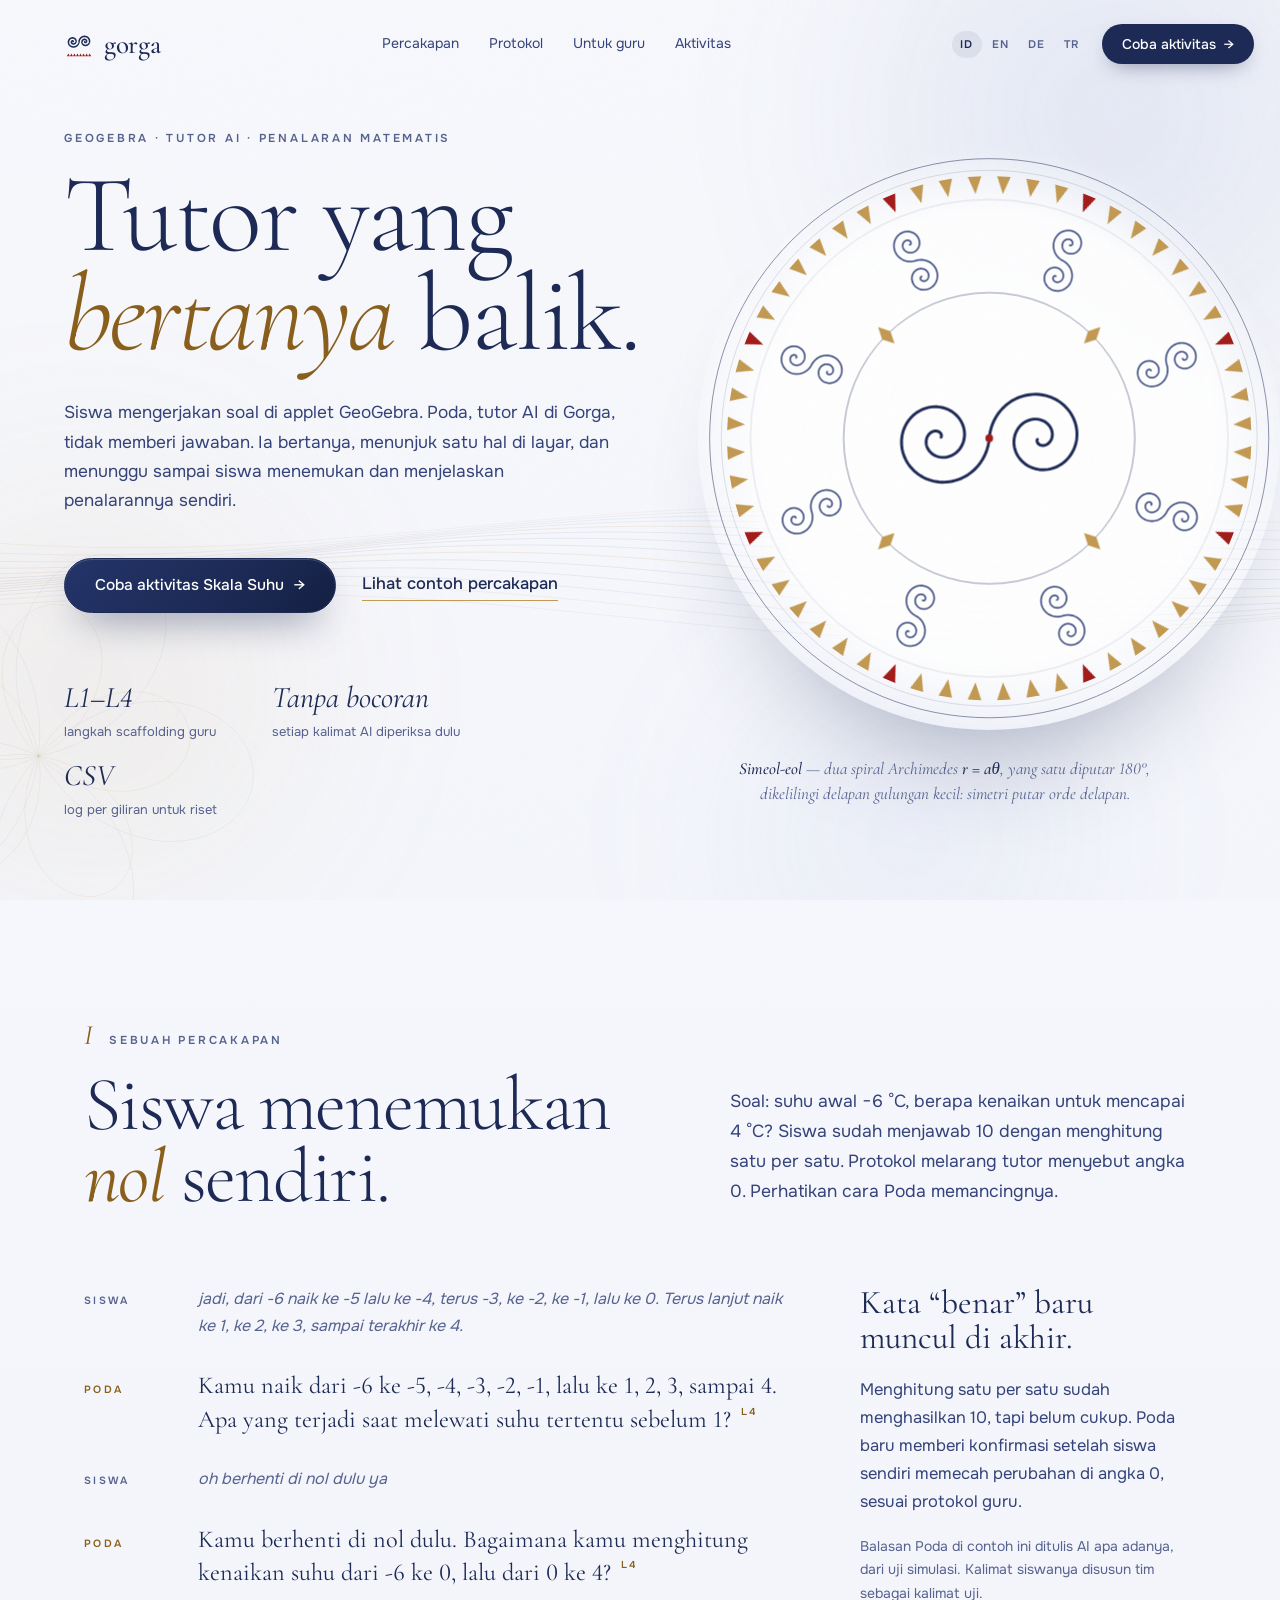
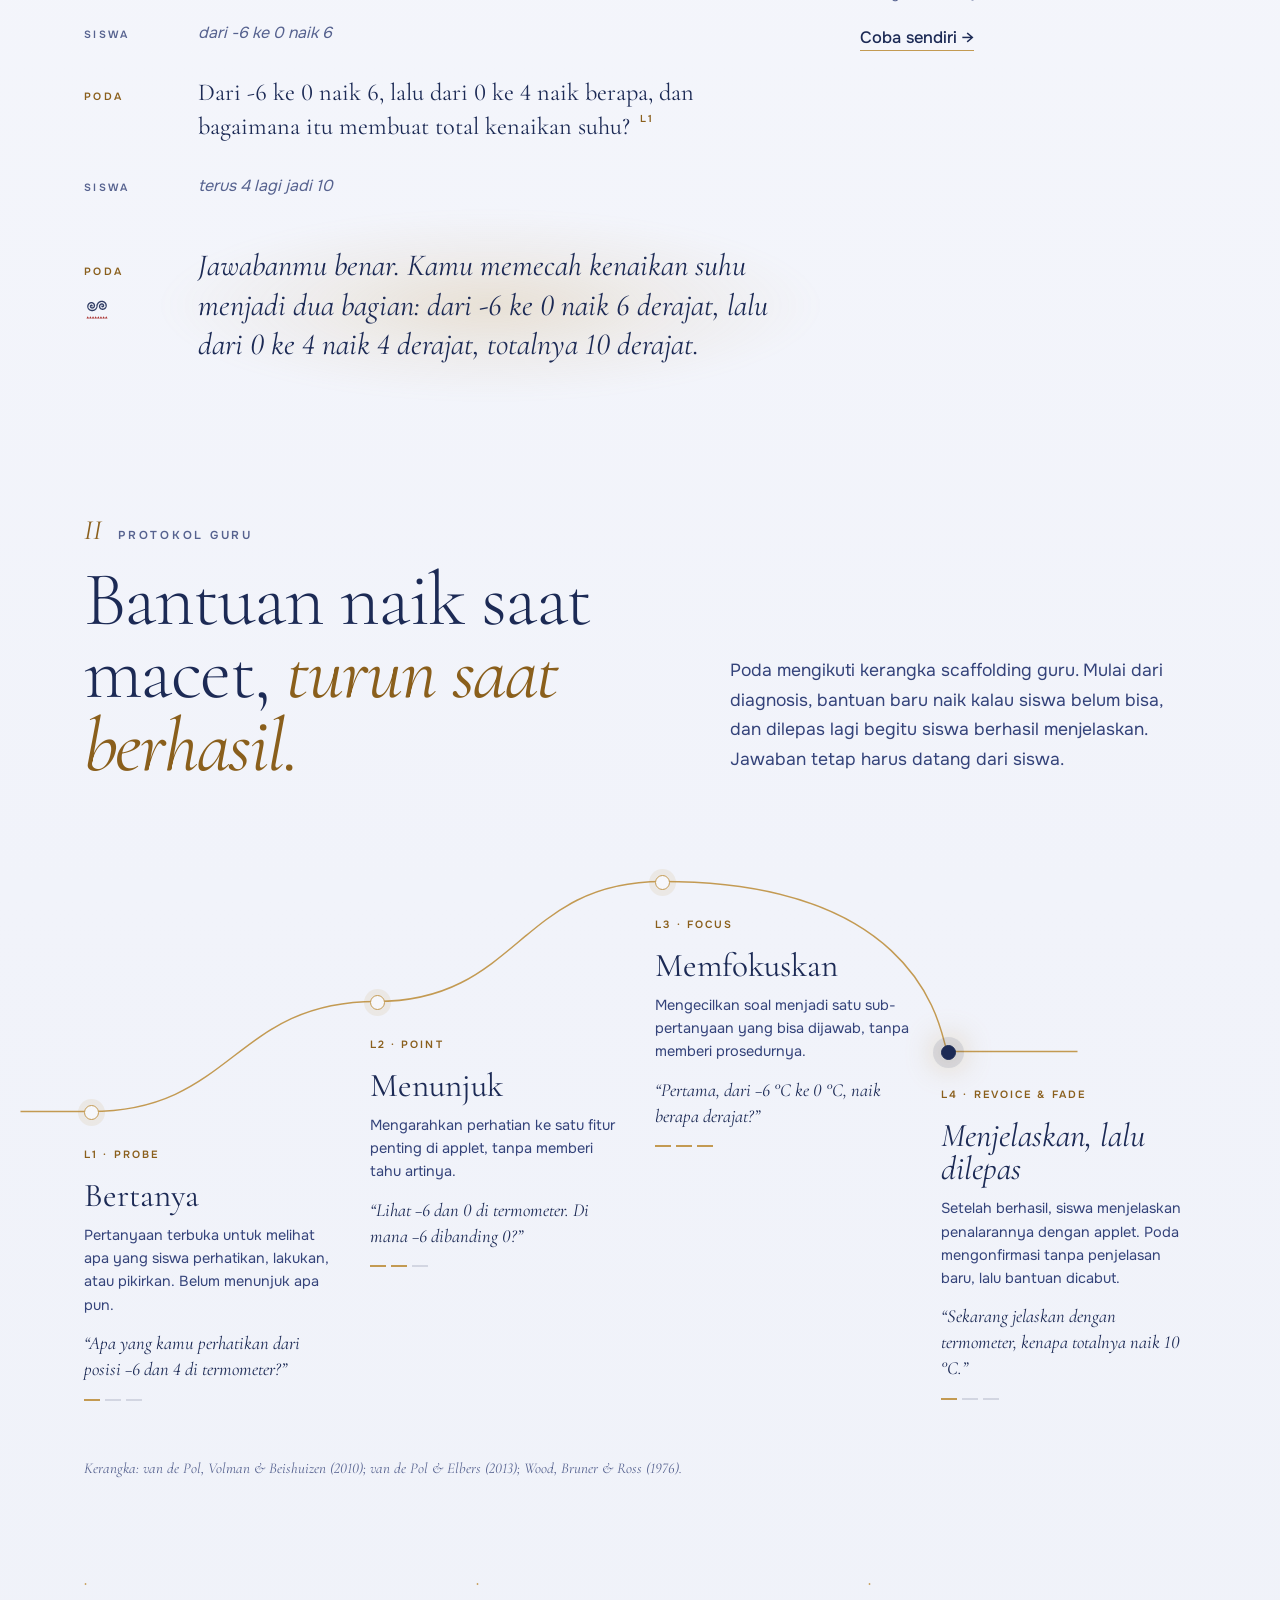
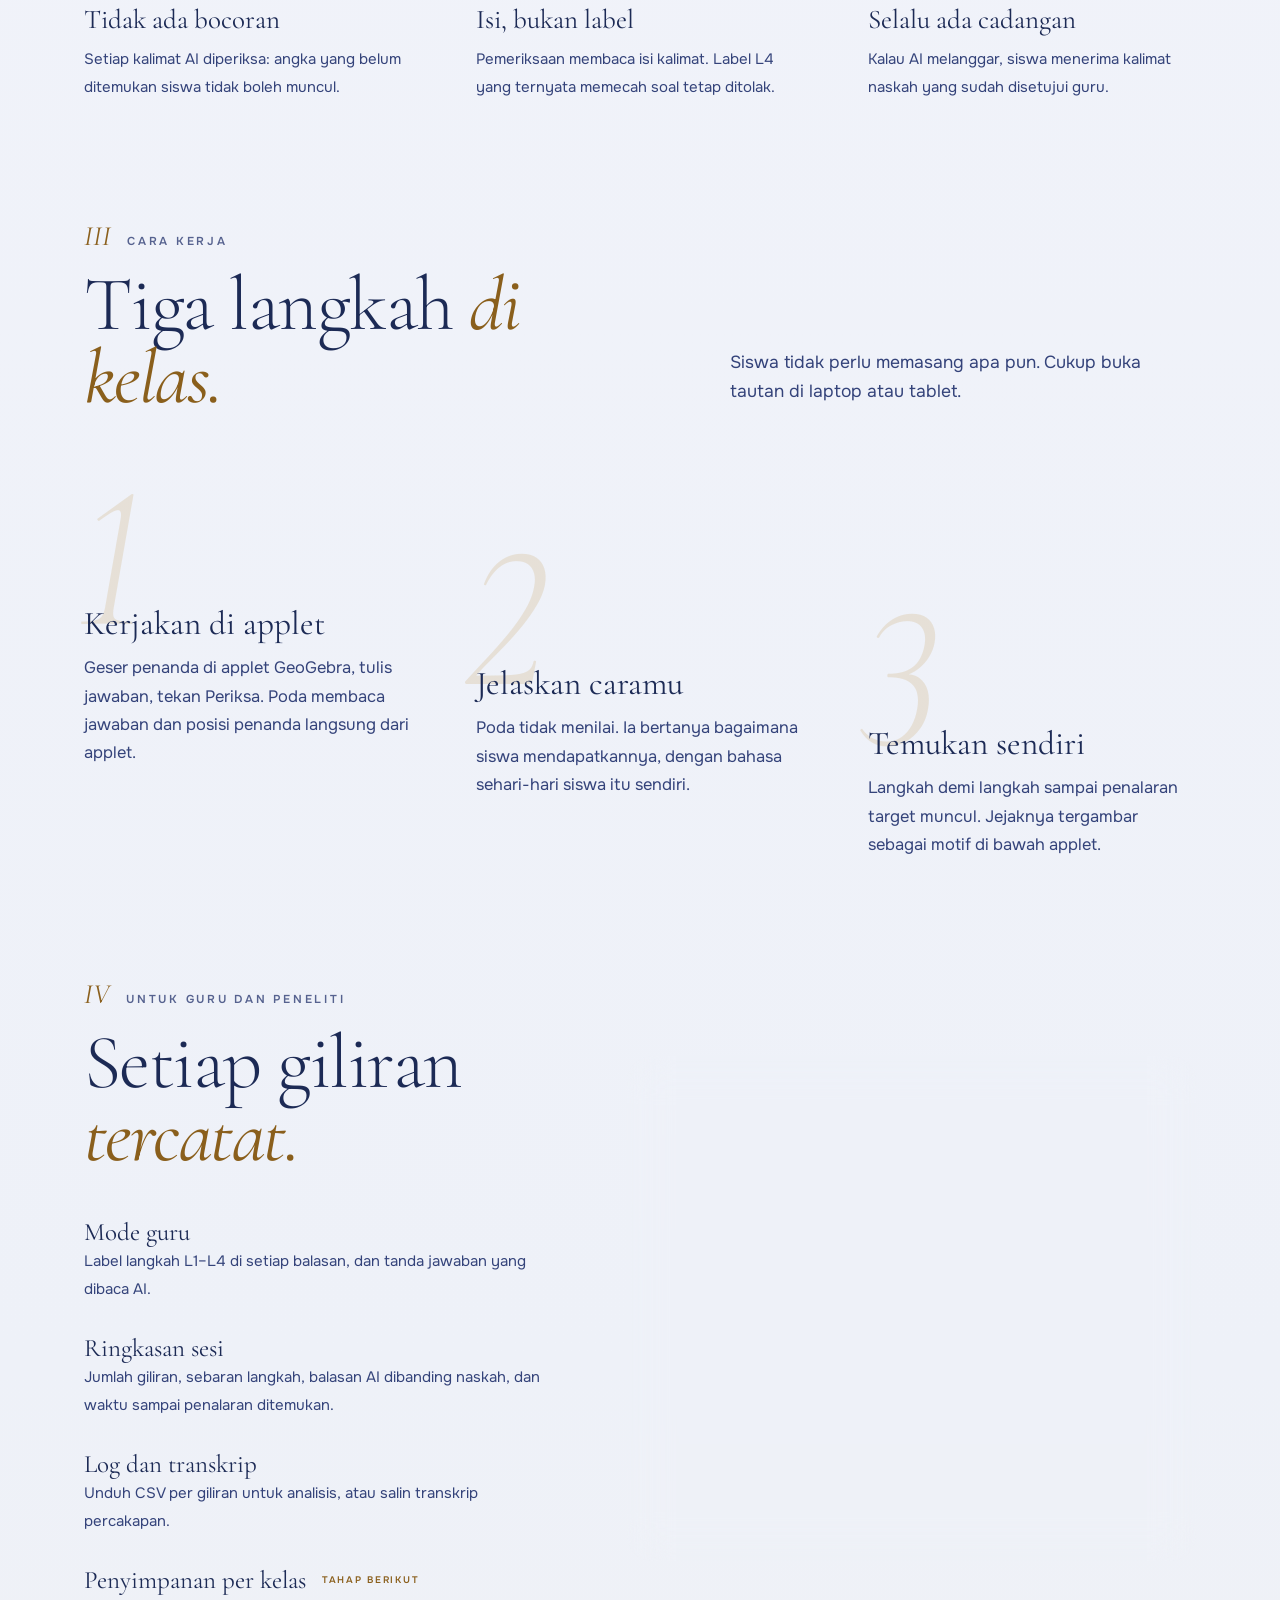
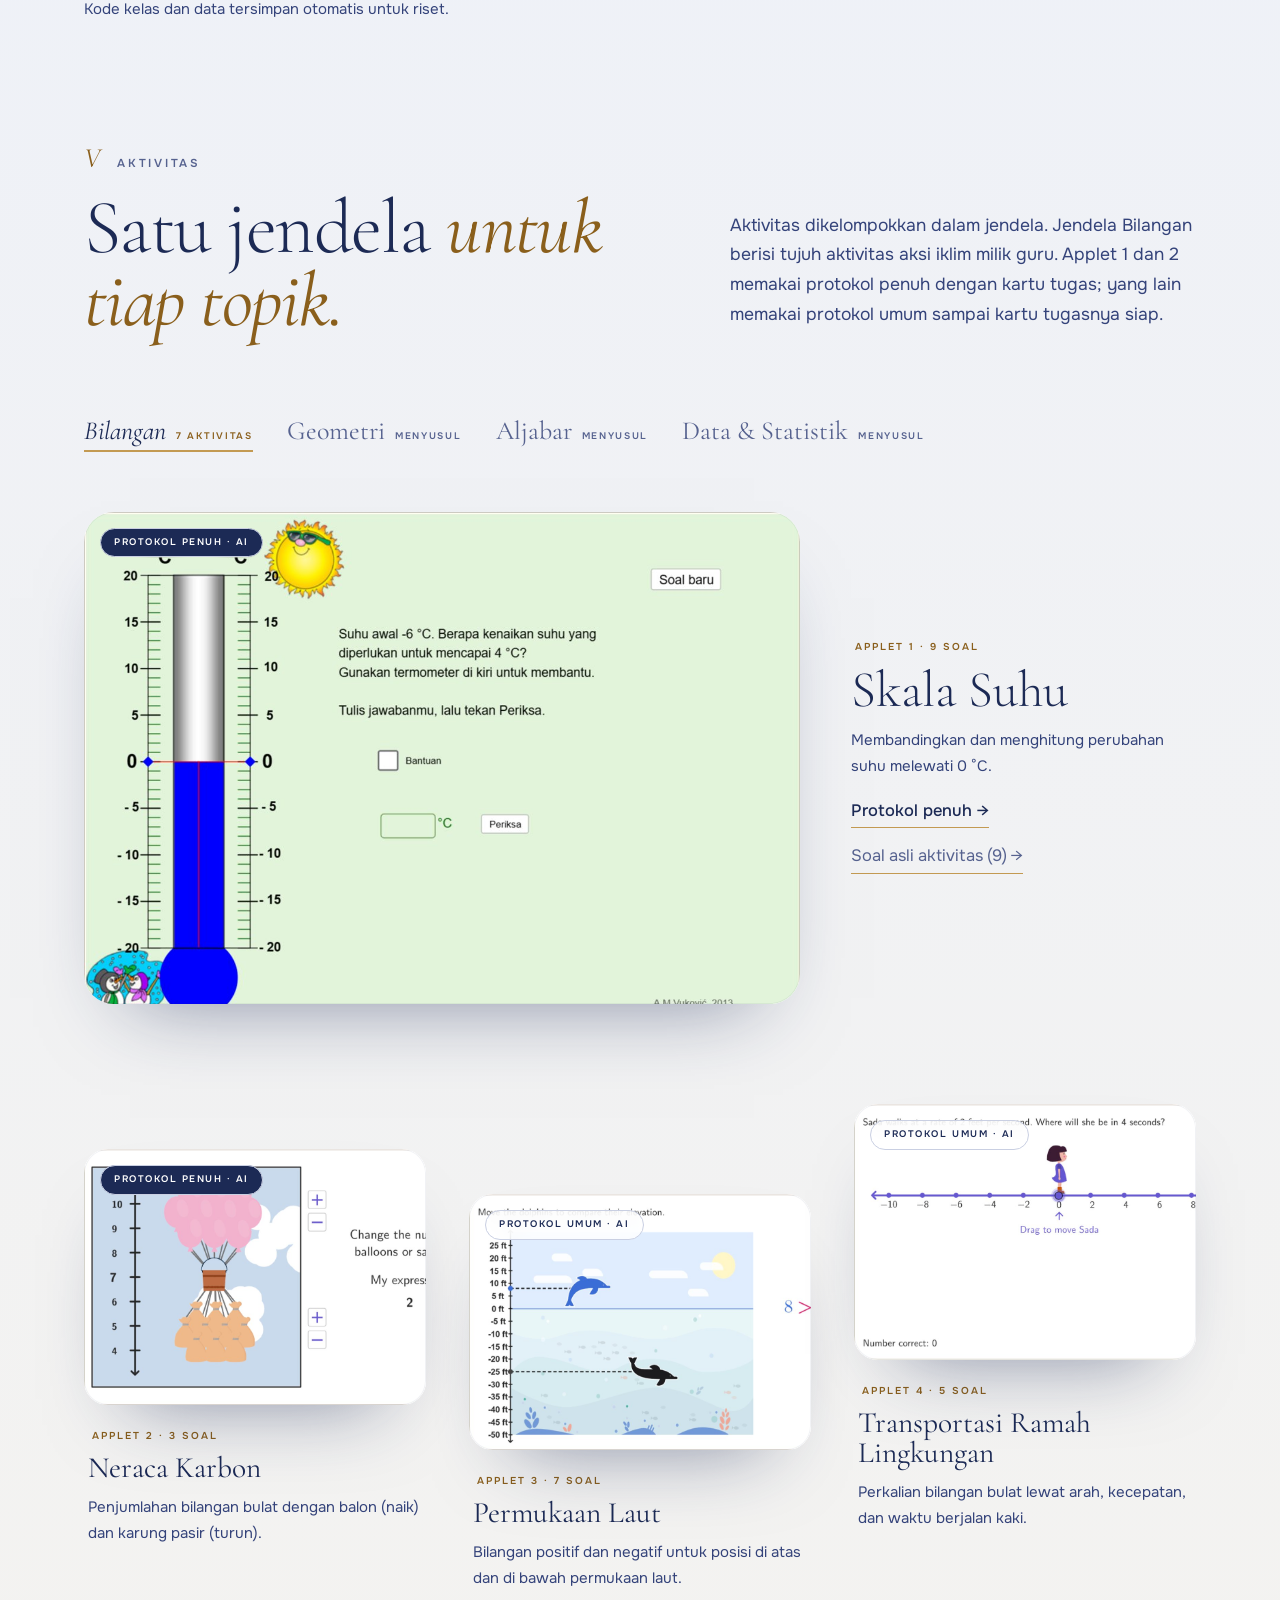
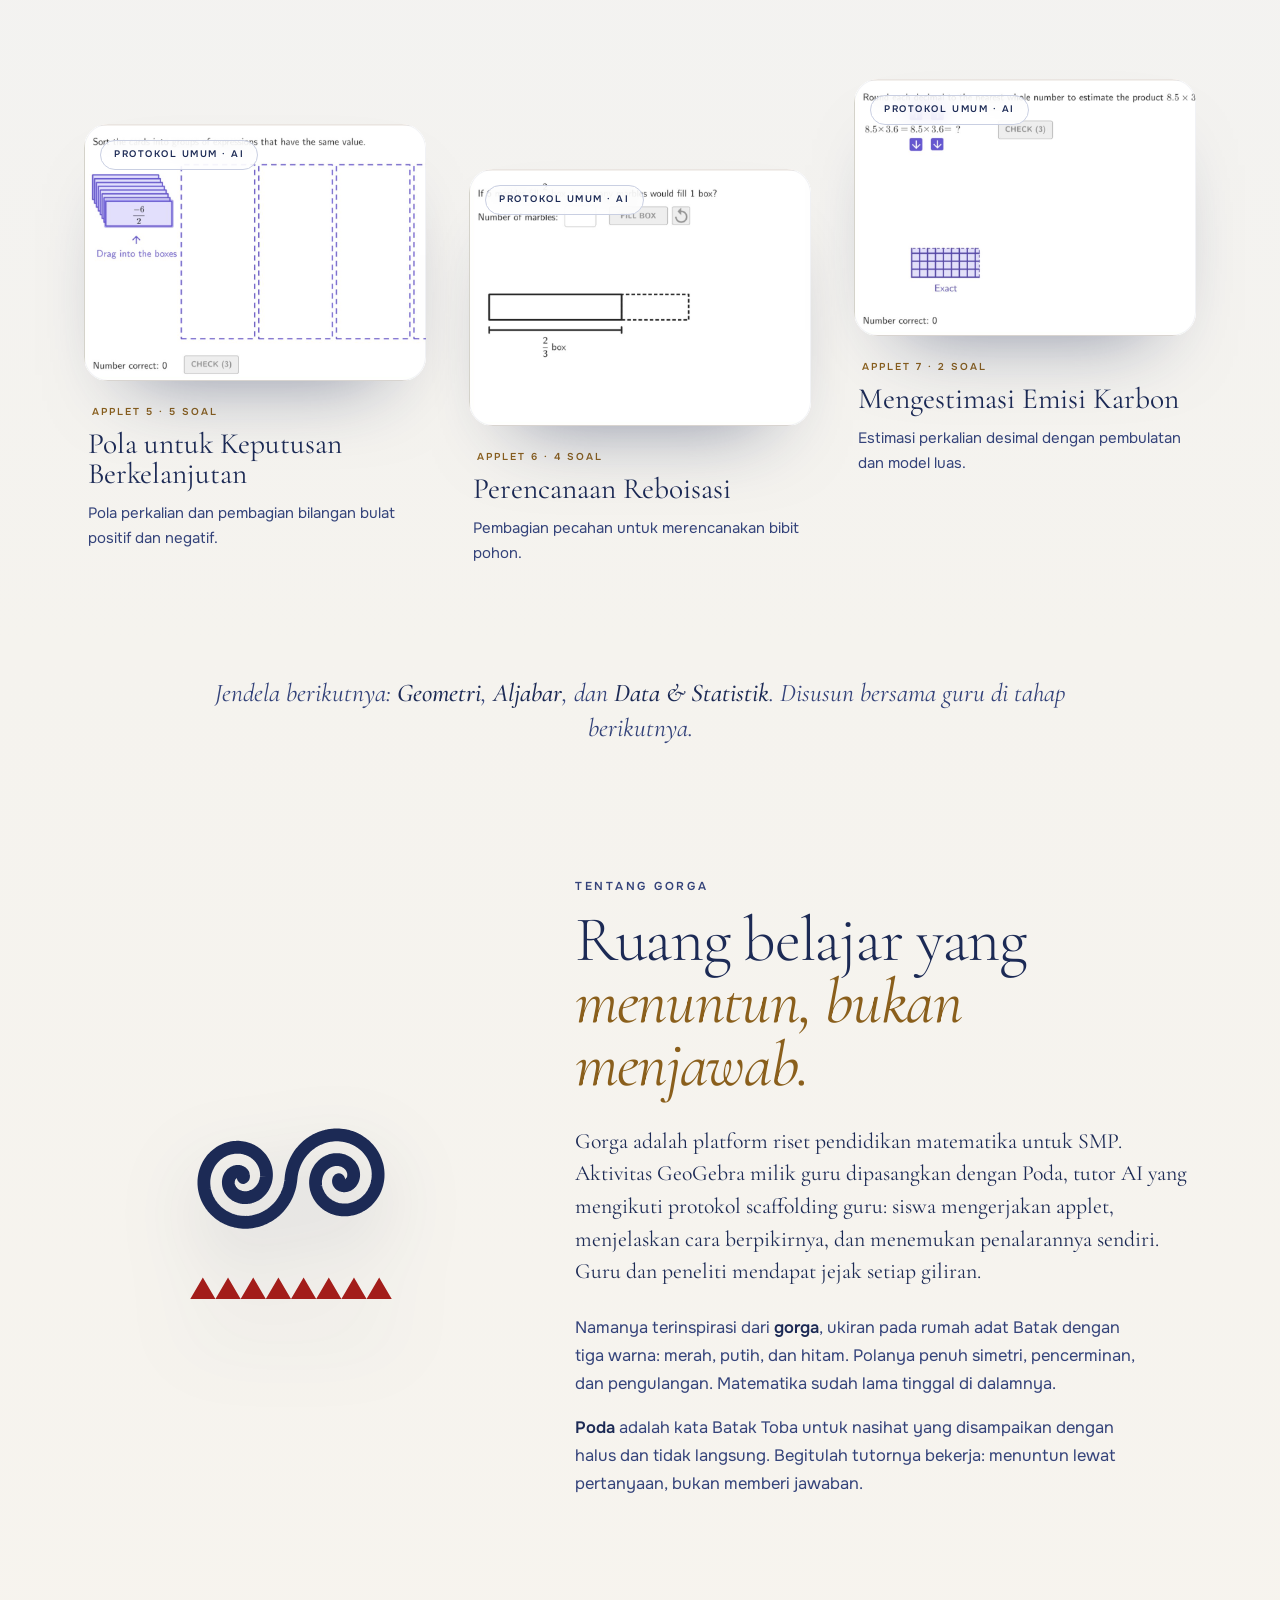
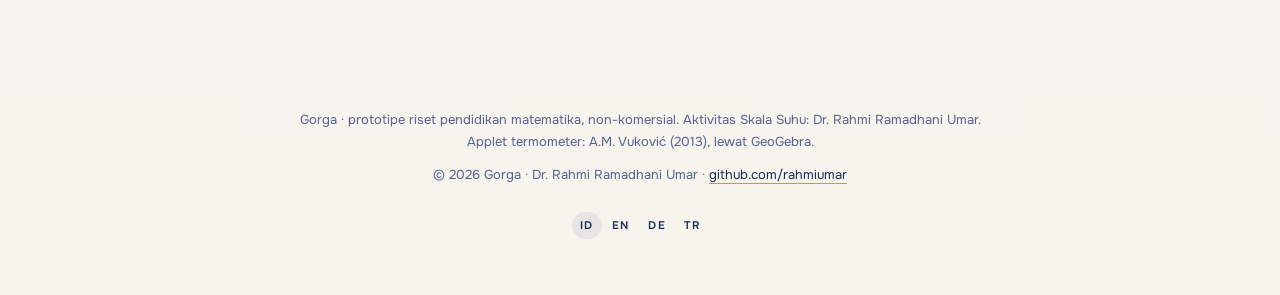
==== index.html @ f7f72d98 "Follow the teacher's Scaffold Ladder framework: L1 Probe, L2 Point, L3 Focus, L4 Revoice and fade; n" ====
<!doctype html>
<html lang="id">
<head>
  <meta charset="utf-8">
  <meta name="viewport" content="width=device-width, initial-scale=1">
  <title>Gorga — tutor yang bertanya balik</title>
  <meta name="description" content="Gorga menyandingkan applet GeoGebra dengan Poda, tutor AI yang tidak memberi jawaban. Poda bertanya, menunjuk, dan menunggu sampai siswa menemukan penalarannya sendiri.">
  <meta property="og:title" content="Gorga — tutor yang bertanya balik">
  <meta property="og:description" content="Applet GeoGebra dan tutor AI dengan protokol scaffolding guru.">
  <meta property="og:image" content="https://rahmiumar.github.io/gorga/assets/covers/a1.jpg">
  <meta name="theme-color" content="#f4f5fa">
  <link rel="icon" href="assets/favicon.svg" type="image/svg+xml">
  <link rel="alternate" hreflang="id" href="https://rahmiumar.github.io/gorga/">
  <link rel="alternate" hreflang="en" href="https://rahmiumar.github.io/gorga/en/">
  <link rel="alternate" hreflang="de" href="https://rahmiumar.github.io/gorga/de/">
  <link rel="alternate" hreflang="tr" href="https://rahmiumar.github.io/gorga/tr/">
  <link rel="alternate" hreflang="x-default" href="https://rahmiumar.github.io/gorga/">
  <link rel="preconnect" href="https://fonts.googleapis.com">
  <link rel="preconnect" href="https://fonts.gstatic.com" crossorigin>
  <link href="https://fonts.googleapis.com/css2?family=Cormorant+Garamond:ital,wght@0,300;0,400;0,500;1,300;1,400;1,500&family=Onest:wght@400;500;600&display=swap" rel="stylesheet">
  <link rel="stylesheet" href="assets/gorga.css">
  <link rel="stylesheet" href="assets/home.css">
</head>
<body class="landing">
  <div class="sky" aria-hidden="true"><i></i><i></i><i></i></div>
  <canvas class="mathfield" aria-hidden="true"></canvas>

  <header class="top">
    <a class="mark" href="./" aria-label="Gorga, beranda"><img src="assets/logo-nila.svg" alt="" width="34" height="34"><span>gorga</span></a>
    <nav aria-label="Bagian">
      <a href="#percakapan">Percakapan</a><a href="#protokol">Protokol</a><a href="#guru">Untuk guru</a><a href="#aktivitas">Aktivitas</a>
    </nav>
    <div class="end">
      <div class="langs" role="group" aria-label="Language"><a href="./" hreflang="id" lang="id" aria-current="true">ID</a><a href="en/" hreflang="en" lang="en">EN</a><a href="de/" hreflang="de" lang="de">DE</a><a href="tr/" hreflang="tr" lang="tr">TR</a></div>
      <a class="pill" href="suhu/?lang=id">Coba aktivitas <span aria-hidden="true">→</span></a>
    </div>
  </header>

  <main>
    <section class="hero">
      <div class="hero-text">
        <p class="kicker">GeoGebra · tutor AI · penalaran matematis</p>
        <h1>Tutor yang <em>bertanya</em> balik.</h1>
        <p class="lead">Siswa mengerjakan soal di applet GeoGebra. Poda, tutor AI di Gorga, tidak memberi jawaban. Ia bertanya, menunjuk satu hal di layar, dan menunggu sampai siswa menemukan dan menjelaskan penalarannya sendiri.</p>
        <div class="cta">
          <a class="btn" href="suhu/?lang=id">Coba aktivitas Skala Suhu <span aria-hidden="true">→</span></a>
          <a class="link" href="#percakapan">Lihat contoh percakapan</a>
        </div>
        
        <ul class="facts"><li><b>L1–L4</b><span>langkah scaffolding guru</span></li><li><b>Tanpa bocoran</b><span>setiap kalimat AI diperiksa dulu</span></li><li><b>CSV</b><span>log per giliran untuk riset</span></li></ul>
      </div>
      <figure class="art">
        <svg data-gorga role="img" aria-label="Medali gorga: gulungan simeol-eol dan cincin ipon-ipon"></svg>
        <figcaption><b>Simeol-eol</b> — dua spiral Archimedes <b>r = aθ</b>, yang satu diputar 180°, dikelilingi delapan gulungan kecil: simetri putar orde delapan.</figcaption>
      </figure>
    </section>

    <section class="chapter" id="percakapan">
      <header class="ch-head" data-rv>
        <p class="kicker"><span class="no">I</span>Sebuah percakapan</p>
        <h2>Siswa menemukan <em>nol</em> sendiri.</h2>
        <p class="intro">Soal: suhu awal −6 °C, berapa kenaikan untuk mencapai 4 °C? Siswa sudah menjawab 10 dengan menghitung satu per satu. Protokol melarang tutor menyebut angka 0. Perhatikan cara Poda memancingnya.</p>
      </header>
      <div class="dialogue">
        <div class="lines" data-rv="seq"><p class="say st" style="--i:0"><span class="who">Siswa</span><span class="txt">jadi, dari -6 naik ke -5 lalu ke -4, terus -3, ke -2, ke -1, lalu ke 0. Terus lanjut naik ke 1, ke 2, ke 3, sampai terakhir ke 4.</span></p><p class="say ai" style="--i:1"><span class="who">Poda</span><span class="txt">Kamu naik dari -6 ke -5, -4, -3, -2, -1, lalu ke 1, 2, 3, sampai 4. Apa yang terjadi saat melewati suhu tertentu sebelum 1?<sup class="lvl">L4</sup></span></p><p class="say st" style="--i:2"><span class="who">Siswa</span><span class="txt">oh berhenti di nol dulu ya</span></p><p class="say ai" style="--i:3"><span class="who">Poda</span><span class="txt">Kamu berhenti di nol dulu. Bagaimana kamu menghitung kenaikan suhu dari -6 ke 0, lalu dari 0 ke 4?<sup class="lvl">L4</sup></span></p><p class="say st" style="--i:4"><span class="who">Siswa</span><span class="txt">dari -6 ke 0 naik 6</span></p><p class="say ai" style="--i:5"><span class="who">Poda</span><span class="txt">Dari -6 ke 0 naik 6, lalu dari 0 ke 4 naik berapa, dan bagaimana itu membuat total kenaikan suhu?<sup class="lvl">L1</sup></span></p><p class="say st" style="--i:6"><span class="who">Siswa</span><span class="txt">terus 4 lagi jadi 10</span></p><p class="say found" style="--i:7"><span class="who">Poda</span><span class="txt">Jawabanmu benar. Kamu memecah kenaikan suhu menjadi dua bagian: dari -6 ke 0 naik 6 derajat, lalu dari 0 ke 4 naik 4 derajat, totalnya 10 derajat.</span></p></div>
        <aside class="note" data-rv>
          <h3>Kata “benar” baru muncul di akhir.</h3>
          <p>Menghitung satu per satu sudah menghasilkan 10, tapi belum cukup. Poda baru memberi konfirmasi setelah siswa sendiri memecah perubahan di angka 0, sesuai protokol guru.</p>
          <p class="small">Balasan Poda di contoh ini ditulis AI apa adanya, dari uji simulasi. Kalimat siswanya disusun tim sebagai kalimat uji.</p>
          <a class="link" href="suhu/?lang=id">Coba sendiri <span aria-hidden="true">→</span></a>
        </aside>
      </div>
    </section>

    <section class="chapter" id="protokol">
      <header class="ch-head" data-rv>
        <p class="kicker"><span class="no">II</span>Protokol guru</p>
        <h2>Bantuan naik saat macet, <em>turun saat berhasil.</em></h2>
        <p class="intro">Poda mengikuti kerangka scaffolding guru. Mulai dari diagnosis, bantuan baru naik kalau siswa belum bisa, dan dilepas lagi begitu siswa berhasil menjelaskan. Jawaban tetap harus datang dari siswa.</p>
      </header>
      <div class="ascent" data-rv="seq">
        <svg class="path" aria-hidden="true"><path pathLength="1"/></svg>
        <ol><li class="rung r1" style="--i:0">
            <span class="code" lang="en">L1 · Probe</span><h3>Bertanya</h3><p>Pertanyaan terbuka untuk melihat apa yang siswa perhatikan, lakukan, atau pikirkan. Belum menunjuk apa pun.</p><blockquote>“Apa yang kamu perhatikan dari posisi −6 dan 4 di termometer?”</blockquote><span class="lv" aria-hidden="true"><i class="on"></i><i class=""></i><i class=""></i></span>
          </li><li class="rung r2" style="--i:1">
            <span class="code" lang="en">L2 · Point</span><h3>Menunjuk</h3><p>Mengarahkan perhatian ke satu fitur penting di applet, tanpa memberi tahu artinya.</p><blockquote>“Lihat −6 dan 0 di termometer. Di mana −6 dibanding 0?”</blockquote><span class="lv" aria-hidden="true"><i class="on"></i><i class="on"></i><i class=""></i></span>
          </li><li class="rung r3" style="--i:2">
            <span class="code" lang="en">L3 · Focus</span><h3>Memfokuskan</h3><p>Mengecilkan soal menjadi satu sub-pertanyaan yang bisa dijawab, tanpa memberi prosedurnya.</p><blockquote>“Pertama, dari −6 °C ke 0 °C, naik berapa derajat?”</blockquote><span class="lv" aria-hidden="true"><i class="on"></i><i class="on"></i><i class="on"></i></span>
          </li><li class="rung r4" style="--i:3">
            <span class="code" lang="en">L4 · Revoice & fade</span><h3>Menjelaskan, lalu dilepas</h3><p>Setelah berhasil, siswa menjelaskan penalarannya dengan applet. Poda mengonfirmasi tanpa penjelasan baru, lalu bantuan dicabut.</p><blockquote>“Sekarang jelaskan dengan termometer, kenapa totalnya naik 10 °C.”</blockquote><span class="lv" aria-hidden="true"><i class="on"></i><i class=""></i><i class=""></i></span>
          </li></ol>
      </div>
      <p class="ladder-note" data-rv>Kerangka: van de Pol, Volman & Beishuizen (2010); van de Pol & Elbers (2013); Wood, Bruner & Ross (1976).</p>
      <ul class="guards" data-rv><li><b>Tidak ada bocoran</b><span>Setiap kalimat AI diperiksa: angka yang belum ditemukan siswa tidak boleh muncul.</span></li><li><b>Isi, bukan label</b><span>Pemeriksaan membaca isi kalimat. Label L4 yang ternyata memecah soal tetap ditolak.</span></li><li><b>Selalu ada cadangan</b><span>Kalau AI melanggar, siswa menerima kalimat naskah yang sudah disetujui guru.</span></li></ul>
    </section>

    <section class="chapter" id="how">
      <header class="ch-head" data-rv>
        <p class="kicker"><span class="no">III</span>Cara kerja</p>
        <h2>Tiga langkah <em>di kelas.</em></h2>
        <p class="intro">Siswa tidak perlu memasang apa pun. Cukup buka tautan di laptop atau tablet.</p>
      </header>
      <ol class="steps" data-rv="seq"><li style="--i:0"><span class="n">1</span><h3>Kerjakan di applet</h3><p>Geser penanda di applet GeoGebra, tulis jawaban, tekan Periksa. Poda membaca jawaban dan posisi penanda langsung dari applet.</p></li><li style="--i:1"><span class="n">2</span><h3>Jelaskan caramu</h3><p>Poda tidak menilai. Ia bertanya bagaimana siswa mendapatkannya, dengan bahasa sehari-hari siswa itu sendiri.</p></li><li style="--i:2"><span class="n">3</span><h3>Temukan sendiri</h3><p>Langkah demi langkah sampai penalaran target muncul. Jejaknya tergambar sebagai motif di bawah applet.</p></li></ol>
    </section>

    <section class="chapter teach" id="guru">
      <div class="teach-text" data-rv>
        <p class="kicker"><span class="no">IV</span>Untuk guru dan peneliti</p>
        <h2>Setiap giliran <em>tercatat.</em></h2>
        <ul class="feats"><li><b>Mode guru</b><span>Label langkah L1–L4 di setiap balasan, dan tanda jawaban yang dibaca AI.</span></li><li><b>Ringkasan sesi</b><span>Jumlah giliran, sebaran langkah, balasan AI dibanding naskah, dan waktu sampai penalaran ditemukan.</span></li><li><b>Log dan transkrip</b><span>Unduh CSV per giliran untuk analisis, atau salin transkrip percakapan.</span></li><li><b>Penyimpanan per kelas <em class="soon">tahap berikut</em></b><span>Kode kelas dan data tersimpan otomatis untuk riset.</span></li></ul>
      </div>
      <div class="mock" aria-hidden="true" data-rv>
        <div class="stats"><div class="stat"><span>Giliran</span><b>7</b><small>soal 1</small></div><div class="stat"><span>Balasan AI</span><b>94%</b><small>sisanya naskah</small></div><div class="stat"><span>Sampai target</span><b>2:41</b><small>menit</small></div>
          <div class="stat moves"><span>Langkah</span>
            <div class="bars"><div>L1<i style="width:30%"></i>2</div><div>L2<i style="width:15%"></i>1</div><div>L3<i style="width:0"></i>0</div><div>L4<i style="width:60%"></i>4</div></div>
          </div>
        </div>
        <table><thead><tr><th>#</th><th>jawaban siswa</th><th>diagnosis</th><th>langkah</th></tr></thead><tbody><tr><td>3</td><td>aku hitung kotaknya ada 10</td><td>benar, belum ada penjelasan</td><td>L4</td></tr><tr><td>4</td><td>gak tau</td><td>macet</td><td>L2</td></tr><tr><td>5</td><td>dari -6 ke 0 itu 6, terus 0 ke 4 itu 4</td><td>pecah di 0 (target)</td><td>Konfirmasi</td></tr></tbody></table>
        <p class="mock-note">Contoh tampilan mode guru</p>
      </div>
    </section>

    <section class="chapter" id="aktivitas">
      <header class="ch-head" data-rv>
        <p class="kicker"><span class="no">V</span>Aktivitas</p>
        <h2>Satu jendela <em>untuk tiap topik.</em></h2>
        <p class="intro">Aktivitas dikelompokkan dalam jendela. Jendela Bilangan berisi tujuh aktivitas aksi iklim milik guru. Applet 1 dan 2 memakai protokol penuh dengan kartu tugas; yang lain memakai protokol umum sampai kartu tugasnya siap.</p>
      </header>
      <div class="wins" role="group" aria-label="Jendela topik" data-rv><button type="button" class="win on" data-win="0" aria-pressed="true">Bilangan<small>7 aktivitas</small></button><button type="button" class="win" data-win="1" aria-pressed="false">Geometri<small>menyusul</small></button><button type="button" class="win" data-win="2" aria-pressed="false">Aljabar<small>menyusul</small></button><button type="button" class="win" data-win="3" aria-pressed="false">Data & Statistik<small>menyusul</small></button></div>
      <div class="win-panel" data-panel="0">
        <ul class="gallery" data-rv="seq"><li class="act lead-act" style="--i:0">
            <a class="pic" href="suhu/?lang=id"><img src="assets/covers/a1.jpg" alt="" loading="lazy" width="1200" height="935"><span class="badge live">Protokol penuh · AI</span></a>
            <div class="cap"><span class="meta">Applet 1 · 9 soal</span><h3>Skala Suhu</h3><p>Membandingkan dan menghitung perubahan suhu melewati 0 °C.</p>
              <a class="go" href="suhu/?lang=id">Protokol penuh <span aria-hidden="true">→</span></a>
              <a class="go alt" href="aktivitas/?a=1&amp;lang=id">Soal asli aktivitas (9) <span aria-hidden="true">→</span></a></div>
          </li><li class="act" style="--i:1">
            <a class="pic" href="aktivitas/?a=2&amp;lang=id" aria-label="Neraca Karbon"><img src="assets/covers/a2.jpg" alt="" loading="lazy" width="1200" height="750"><span class="badge live">Protokol penuh · AI</span></a>
            <div class="cap"><span class="meta">Applet 2 · 3 soal</span><h3><a href="aktivitas/?a=2&amp;lang=id">Neraca Karbon</a></h3><p>Penjumlahan bilangan bulat dengan balon (naik) dan karung pasir (turun).</p></div>
          </li><li class="act" style="--i:2">
            <a class="pic" href="aktivitas/?a=3&amp;lang=id" aria-label="Permukaan Laut"><img src="assets/covers/a3.jpg" alt="" loading="lazy" width="1200" height="750"><span class="badge">Protokol umum · AI</span></a>
            <div class="cap"><span class="meta">Applet 3 · 7 soal</span><h3><a href="aktivitas/?a=3&amp;lang=id">Permukaan Laut</a></h3><p>Bilangan positif dan negatif untuk posisi di atas dan di bawah permukaan laut.</p></div>
          </li><li class="act" style="--i:3">
            <a class="pic" href="aktivitas/?a=4&amp;lang=id" aria-label="Transportasi Ramah Lingkungan"><img src="assets/covers/a4.jpg" alt="" loading="lazy" width="1200" height="750"><span class="badge">Protokol umum · AI</span></a>
            <div class="cap"><span class="meta">Applet 4 · 5 soal</span><h3><a href="aktivitas/?a=4&amp;lang=id">Transportasi Ramah Lingkungan</a></h3><p>Perkalian bilangan bulat lewat arah, kecepatan, dan waktu berjalan kaki.</p></div>
          </li><li class="act" style="--i:4">
            <a class="pic" href="aktivitas/?a=5&amp;lang=id" aria-label="Pola untuk Keputusan Berkelanjutan"><img src="assets/covers/a5.jpg" alt="" loading="lazy" width="1200" height="750"><span class="badge">Protokol umum · AI</span></a>
            <div class="cap"><span class="meta">Applet 5 · 5 soal</span><h3><a href="aktivitas/?a=5&amp;lang=id">Pola untuk Keputusan Berkelanjutan</a></h3><p>Pola perkalian dan pembagian bilangan bulat positif dan negatif.</p></div>
          </li><li class="act" style="--i:5">
            <a class="pic" href="aktivitas/?a=6&amp;lang=id" aria-label="Perencanaan Reboisasi"><img src="assets/covers/a6.jpg" alt="" loading="lazy" width="1200" height="750"><span class="badge">Protokol umum · AI</span></a>
            <div class="cap"><span class="meta">Applet 6 · 4 soal</span><h3><a href="aktivitas/?a=6&amp;lang=id">Perencanaan Reboisasi</a></h3><p>Pembagian pecahan untuk merencanakan bibit pohon.</p></div>
          </li><li class="act" style="--i:6">
            <a class="pic" href="aktivitas/?a=7&amp;lang=id" aria-label="Mengestimasi Emisi Karbon"><img src="assets/covers/a7.jpg" alt="" loading="lazy" width="1200" height="750"><span class="badge">Protokol umum · AI</span></a>
            <div class="cap"><span class="meta">Applet 7 · 2 soal</span><h3><a href="aktivitas/?a=7&amp;lang=id">Mengestimasi Emisi Karbon</a></h3><p>Estimasi perkalian desimal dengan pembulatan dan model luas.</p></div>
          </li></ul>
        <p class="next-note">Jendela berikutnya: <b>Geometri</b>, <b>Aljabar</b>, dan <b>Data &amp; Statistik</b>. Disusun bersama guru di tahap berikutnya.</p>
      </div>
      <div class="win-panel" data-panel="soon" hidden><p class="soon-note">Jendela ini sudah disiapkan untuk tahap berikutnya. Aktivitasnya disusun bersama guru.</p></div>
    </section>

    <section class="chapter name">
      <img class="name-mark" src="assets/logo-nila.svg" alt="Logo Gorga" width="260" height="260" data-rv>
      <div data-rv>
        <p class="kicker">Tentang Gorga</p>
        <h2>Ruang belajar yang <em>menuntun, bukan menjawab.</em></h2>
        <p class="name-what">Gorga adalah platform riset pendidikan matematika untuk SMP. Aktivitas GeoGebra milik guru dipasangkan dengan Poda, tutor AI yang mengikuti protokol scaffolding guru: siswa mengerjakan applet, menjelaskan cara berpikirnya, dan menemukan penalarannya sendiri. Guru dan peneliti mendapat jejak setiap giliran.</p>
        <p>Namanya terinspirasi dari <b>gorga</b>, ukiran pada rumah adat Batak dengan tiga warna: merah, putih, dan hitam. Polanya penuh simetri, pencerminan, dan pengulangan. Matematika sudah lama tinggal di dalamnya.</p>
        <p><b>Poda</b> adalah kata Batak Toba untuk nasihat yang disampaikan dengan halus dan tidak langsung. Begitulah tutornya bekerja: menuntun lewat pertanyaan, bukan memberi jawaban.</p>
      </div>
    </section>
  </main>

  <footer class="foot">
    <p>Gorga · prototipe riset pendidikan matematika, non-komersial. Aktivitas Skala Suhu: Dr. Rahmi Ramadhani Umar. Applet termometer: A.M. Vuković (2013), lewat GeoGebra.</p>
    <p>© 2026 Gorga · Dr. Rahmi Ramadhani Umar · <a href="https://github.com/rahmiumar" rel="noopener">github.com/rahmiumar</a></p>
    <div class="langs foot-langs" role="group" aria-label="Language"><a href="./" hreflang="id" lang="id" aria-current="true">ID</a><a href="en/" hreflang="en" lang="en">EN</a><a href="de/" hreflang="de" lang="de">DE</a><a href="tr/" hreflang="tr" lang="tr">TR</a></div>
  </footer>

  <script>
    try { localStorage.setItem("gorga-lang", "id"); } catch (e) {}
    document.querySelector(".wins").addEventListener("click", function (e) {
      var b = e.target.closest(".win"); if (!b) return;
      document.querySelectorAll(".win").forEach(function (x) { x.classList.toggle("on", x === b); x.setAttribute("aria-pressed", x === b); });
      var first = b.dataset.win === "0";
      document.querySelector('[data-panel="0"]').hidden = !first;
      document.querySelector('[data-panel="soon"]').hidden = first;
    });
  </script>
  <script src="assets/motif.js"></script>
  <script src="assets/mathfield.js"></script>
</body>
</html>
---- assets/gorga.css ----
/* Gorga design system. Three colours of Batak gorga: red (narara), white (nabontar),
   black (nabirong), on a warm paper ground. */

:root {
  /* 'Nila' identity: ulos indigo ink, porcelain ground, gold accent (names kept for the existing rules) */
  --kertas: #f4f5fa;
  --kertas-2: #e8ecf6;
  --putih: #ffffff;
  --hitam: #1c2a55;
  --hitam-2: #26356a;
  --ink: #1c2a55;
  --ink-2: #3c4a7c;
  --ink-3: #5f6994;
  --garis: #dfe3ef;
  --garis-2: #c9cfe2;
  --merah: #8a5f1c;
  --merah-2: #c39a52;
  --merah-soft: #f3ead8;
  --biru-applet: #1f3fd6;
  --radius: 14px;
  --shadow: 0 1px 0 rgba(23, 18, 14, 0.04), 0 12px 32px -18px rgba(23, 18, 14, 0.28);
  --serif: "Cormorant Garamond", "Georgia", serif;
  --sans: "Onest", system-ui, sans-serif;
  --mono: "JetBrains Mono", ui-monospace, monospace;
}

* { box-sizing: border-box; }
html { scroll-behavior: smooth; }
@media (prefers-reduced-motion: reduce) { html { scroll-behavior: auto; } }

body {
  margin: 0;
  background: var(--kertas);
  color: var(--ink);
  font: 16px/1.6 var(--sans);
  -webkit-font-smoothing: antialiased;
  text-rendering: optimizeLegibility;
}
a { color: inherit; }
/* maths needs lining figures: 0 must never read as o (the font shorthand would reset this) */
* { font-variant-numeric: lining-nums !important; }
img, svg { display: block; }
::selection { background: var(--merah); color: var(--putih); }

.label, .eyebrow, .badge, .meta, .meta-inline, .chat-note, th, .switch span, .state-note, .crumbs, .kbd {
  font-family: var(--sans);
  font-weight: 600;
  font-size: 10.5px;
  letter-spacing: 0.18em;
  text-transform: uppercase;
}
.eyebrow { color: var(--merah); }

/* ---------- ipon-ipon band (triangles), used as a rule ---------- */
.ipon {
  height: 8px;
  background:
    linear-gradient(135deg, transparent 50%, var(--merah) 50%) 0 0 / 12px 8px repeat-x,
    linear-gradient(225deg, transparent 50%, var(--merah) 50%) 0 0 / 12px 8px repeat-x;
  opacity: 0.9;
}
.ipon.thin { height: 6px; background-size: 9px 6px, 9px 6px; }
.ipon.ink {
  background:
    linear-gradient(135deg, transparent 50%, var(--hitam) 50%) 0 0 / 12px 8px repeat-x,
    linear-gradient(225deg, transparent 50%, var(--hitam) 50%) 0 0 / 12px 8px repeat-x;
}

/* ---------- top bar ---------- */
.bar {
  position: sticky; top: 0; z-index: 20;
  display: flex; align-items: center; justify-content: space-between; gap: 16px;
  padding: 12px clamp(16px, 4vw, 40px);
  background: rgba(244, 245, 250, 0.82);
  backdrop-filter: saturate(1.2) blur(10px);
  border-bottom: 1px solid var(--garis);
}
.bar.dark { background: rgba(23, 18, 14, 0.92); border-bottom-color: #2e261f; color: var(--putih); }
.mark { display: inline-flex; align-items: center; gap: 10px; text-decoration: none; }
.mark img { width: 34px; height: 34px; }
.mark span { font: 26px/1 var(--serif); letter-spacing: -0.01em; }
.bar nav { display: flex; gap: 22px; align-items: center; }
.bar nav a { text-decoration: none; font-size: 14.5px; color: var(--ink-2); }
.bar.dark nav a { color: #cfc5b8; }
.bar nav a:hover { color: var(--merah); }
.bar.dark nav a:hover { color: var(--putih); }
.crumbs { display: flex; gap: 8px; align-items: center; color: var(--ink-3); }
.crumbs a { text-decoration: none; }
.crumbs a:hover { color: var(--merah); }
.crumbs [aria-current] { color: var(--ink); }
.bar-right { display: flex; align-items: center; gap: 14px; }

.btn {
  display: inline-flex; align-items: center; gap: 10px;
  padding: 12px 20px; border-radius: 999px; border: 1px solid var(--hitam);
  background: var(--hitam); color: var(--putih);
  font: 500 15px/1 var(--sans); text-decoration: none; cursor: pointer;
  transition: background 0.2s, color 0.2s, border-color 0.2s, transform 0.2s;
}
.btn:hover { background: var(--merah); border-color: var(--merah); }
.btn:active { transform: translateY(1px); }
.btn.ghost { background: transparent; color: inherit; border-color: currentColor; }
.btn.ghost:hover { background: var(--hitam); color: var(--putih); border-color: var(--hitam); }
.btn.small { padding: 8px 14px; font-size: 13px; }
.btn .arrow { transition: transform 0.2s; }
.btn:hover .arrow { transform: translateX(3px); }
button.link { background: none; border: 0; padding: 0; font: inherit; color: var(--merah); cursor: pointer; text-decoration: underline; text-underline-offset: 3px; }

.badge {
  padding: 6px 11px; border-radius: 999px; border: 1px solid var(--garis-2); color: var(--ink-3);
  white-space: nowrap;
}
.badge.on { border-color: var(--merah); color: var(--merah); }
.badge.on::before { content: ""; display: inline-block; width: 6px; height: 6px; border-radius: 50%; background: var(--merah); margin-right: 7px; vertical-align: 1px; animation: pulse 1.8s infinite; }
@keyframes pulse { 50% { opacity: 0.3; } }

.switch { display: inline-flex; align-items: center; gap: 8px; cursor: pointer; color: var(--ink-2); user-select: none; }
.switch input { appearance: none; width: 34px; height: 20px; border-radius: 999px; background: var(--garis-2); position: relative; cursor: pointer; transition: background 0.2s; margin: 0; }
.switch input::after { content: ""; position: absolute; top: 3px; left: 3px; width: 14px; height: 14px; border-radius: 50%; background: var(--putih); transition: transform 0.2s; }
.switch input:checked { background: var(--merah); }
.switch input:checked::after { transform: translateX(14px); }
.switch input:focus-visible { outline: 2px solid var(--merah); outline-offset: 2px; }

/* ---------- activity page ---------- */
.intro-band { max-width: 1320px; margin: 0 auto; padding: 34px clamp(16px, 4vw, 40px) 8px; display: grid; grid-template-columns: minmax(0, 1.3fr) minmax(0, 1fr); gap: 28px; align-items: end; }
.intro-band h1 { font: 400 clamp(34px, 4.4vw, 54px)/1.02 var(--serif); letter-spacing: -0.015em; margin: 8px 0 0; }
.intro-band p { margin: 0; color: var(--ink-2); font-size: 15px; }
.context { border-left: 2px solid var(--merah); padding-left: 16px; }
.context .label { color: var(--ink-3); display: block; margin-bottom: 4px; }

.layout {
  display: grid; grid-template-columns: minmax(0, 1.28fr) minmax(0, 1fr); gap: 22px;
  max-width: 1320px; margin: 22px auto 28px; padding: 0 clamp(16px, 4vw, 40px);
}
.pane {
  background: var(--putih); border: 1px solid var(--garis); border-radius: var(--radius);
  padding: 18px 20px; min-width: 0; box-shadow: var(--shadow);
}
.pane-log { grid-column: 1 / -1; }
.pane-head { display: flex; justify-content: space-between; align-items: center; margin-bottom: 12px; }

.applet-wrap { position: relative; width: 100%; min-height: 300px; border-radius: 10px; overflow: hidden; border: 1px solid var(--garis); background: #fff; }
.applet-wrap.loaded { min-height: 0; }
.applet-wrap.fixed-ratio { aspect-ratio: 898 / 698; min-height: 0; }
#ggb { display: block; line-height: 0; }
.applet-loading { position: absolute; inset: 0; display: grid; place-items: center; color: var(--ink-3); font: italic 400 18px var(--serif); }

.state-strip { display: flex; align-items: center; gap: 14px; flex-wrap: wrap; margin-top: 12px; font-size: 14px; color: var(--ink-2); }
.state-strip b { color: var(--ink); font-weight: 600; font-variant-numeric: tabular-nums; }
.state-strip .item { display: inline-flex; align-items: center; gap: 7px; white-space: nowrap; }
.dot { width: 10px; height: 10px; border-radius: 50%; display: inline-block; }
.dot-blue { background: var(--biru-applet); }
.dot-red { background: #d83a2c; }
.dot-a { background: #2e6db4; }
.dot-b { background: var(--hitam); }
.sep { width: 1px; height: 16px; background: var(--garis); }
.state-note { color: var(--ink-3); margin-left: auto; }

/* reasoning path */
.journey { margin-top: 16px; padding-top: 14px; border-top: 1px dashed var(--garis); }
.journey-head { display: flex; justify-content: space-between; align-items: baseline; gap: 12px; margin-bottom: 10px; }
.journey-head .label { color: var(--ink-3); }
.journey-head .hint { font-size: 12.5px; color: var(--ink-3); }
.path { list-style: none; margin: 0; padding: 0; display: flex; flex-wrap: wrap; align-items: center; gap: 0; min-height: 34px; }
.path li { display: flex; align-items: center; }
.path li + li::before { content: ""; width: 18px; height: 1px; background: var(--garis-2); }
.step {
  display: inline-flex; align-items: center; gap: 6px; padding: 5px 10px 5px 8px;
  border: 1px solid var(--garis-2); border-radius: 999px; background: var(--kertas);
  font: 12.5px/1 var(--sans); color: var(--ink-2); animation: pop 0.35s ease-out;
}
.step i { width: 9px; height: 9px; display: inline-block; clip-path: polygon(50% 0, 100% 100%, 0 100%); background: var(--ink-3); }
.step[data-move="L2"] i, .step[data-move="L3"] i { background: var(--merah-2); }
.step[data-move="HINT"] i { background: var(--merah); }
.step.goal { background: var(--hitam); color: var(--putih); border-color: var(--hitam); }
.step.goal i { background: var(--merah-2); }
.step .code { display: none; font-family: var(--mono); font-size: 10.5px; color: var(--ink-3); }
body.teacher .step .code { display: inline; }
.path .empty { color: var(--ink-3); font-size: 13px; }
@keyframes pop { from { transform: scale(0.85); opacity: 0; } to { transform: none; opacity: 1; } }
@media (prefers-reduced-motion: reduce) { .step { animation: none; } }

/* chat */
.pane-chat { display: flex; flex-direction: column; min-height: 600px; max-height: 820px; padding: 0; overflow: hidden; }
.chat-head { display: flex; justify-content: space-between; align-items: center; padding: 14px 18px; border-bottom: 1px solid var(--garis); }
.chat-head .who { display: flex; align-items: center; gap: 10px; }
.chat-head .who img { width: 28px; height: 28px; }
.chat-head .who b { font: 400 19px/1 var(--serif); }
.chat-head .who small { display: block; font: 12px/1.3 var(--sans); color: var(--ink-3); margin-top: 3px; }
.ghost { background: none; border: 1px solid var(--garis-2); border-radius: 999px; padding: 6px 12px; font: 12.5px var(--sans); color: var(--ink-2); cursor: pointer; }
.ghost:hover { border-color: var(--hitam); color: var(--ink); }

.chat-log { flex: 1; overflow-y: auto; display: flex; flex-direction: column; gap: 12px; padding: 18px; background: linear-gradient(var(--putih), var(--putih)) padding-box; }
.msg { max-width: 86%; display: flex; flex-direction: column; gap: 4px; }
.msg p { margin: 0; padding: 11px 14px; border-radius: 14px; font-size: 15px; line-height: 1.5; }
.msg.ai { align-self: flex-start; }
.msg.ai p { background: var(--kertas); border-top-left-radius: 4px; }
.msg.ai.question p { background: var(--putih); border: 1px solid var(--merah); }
.msg.ai.confirm p { background: var(--putih); border: 1.5px solid var(--hitam); position: relative; padding-top: 16px; }
.msg.ai.confirm p::before { content: ""; position: absolute; left: 12px; right: 12px; top: 5px; height: 5px;
  background: linear-gradient(135deg, transparent 50%, var(--merah) 50%) 0 0 / 8px 5px repeat-x, linear-gradient(225deg, transparent 50%, var(--merah) 50%) 0 0 / 8px 5px repeat-x; }
.msg.ai.end p { background: var(--hitam); color: var(--putih); }
.msg.student { align-self: flex-end; }
.msg.student p { background: var(--hitam); color: var(--putih); border-top-right-radius: 4px; }
.msg.student.applet p { background: var(--putih); color: var(--ink); border: 1px dashed var(--ink-3); font: 13.5px var(--mono); }
.meta { display: none; color: var(--merah); padding: 0 4px; font-size: 10px; }
body.teacher .meta { display: block; }
.chat-note { align-self: center; color: var(--ink-3); padding: 6px 0 0; text-align: center; font-size: 10.5px; }
.meta-inline { display: none; color: var(--merah); }
body.teacher .meta-inline { display: inline; }

.typing p { display: flex; gap: 4px; padding: 14px; }
.typing span { width: 6px; height: 6px; border-radius: 50%; background: var(--ink-3); animation: blink 1s infinite ease-in-out; }
.typing span:nth-child(2) { animation-delay: 0.15s; }
.typing span:nth-child(3) { animation-delay: 0.3s; }
@keyframes blink { 0%, 80%, 100% { opacity: 0.25; } 40% { opacity: 1; } }
@media (prefers-reduced-motion: reduce) { .typing span, .badge.on::before { animation: none; opacity: 0.6; } }

.chat-foot { border-top: 1px solid var(--garis); padding: 12px 14px 14px; background: var(--putih); }
.chat-form { display: flex; gap: 8px; }
.chat-form input { flex: 1; min-width: 0; padding: 12px 14px; border: 1px solid var(--garis-2); border-radius: 999px; font: 15px var(--sans); background: var(--kertas); color: var(--ink); }
.chat-form input:focus { outline: none; border-color: var(--merah); box-shadow: 0 0 0 3px var(--merah-soft); background: var(--putih); }
.chat-form button { padding: 0 20px; border: 0; border-radius: 999px; background: var(--hitam); color: var(--putih); font: 500 14px var(--sans); cursor: pointer; transition: background 0.2s; }
.chat-form button:hover { background: var(--merah); }
.chat-form button:disabled { opacity: 0.45; cursor: default; }
.quick { display: flex; flex-wrap: wrap; gap: 6px; align-items: center; margin-top: 10px; font-size: 12px; color: var(--ink-3); }
.quick.stacked { flex-direction: column; align-items: stretch; }
.quick-row { display: flex; flex-wrap: wrap; gap: 6px; align-items: center; }
.quick-row > span { min-width: 8.5em; }
.quick button { border: 1px dashed var(--garis-2); background: none; border-radius: 999px; padding: 4px 10px; font: 12px var(--sans); color: var(--ink-2); cursor: pointer; }
.quick button:hover { border-style: solid; border-color: var(--hitam); color: var(--ink); }
details.try summary { cursor: pointer; font-size: 12.5px; color: var(--ink-3); list-style: none; }
details.try summary::-webkit-details-marker { display: none; }
details.try summary::before { content: "+ "; color: var(--merah); }
details.try[open] summary::before { content: "− "; }

/* reasoning card */
.card-wrap { align-self: stretch; margin: 4px 0; }
.reason-card { background: var(--hitam); color: var(--putih); border-radius: 12px; padding: 18px 18px 14px; position: relative; overflow: hidden; }
.reason-card .label { color: #d9a79b; }
.reason-card blockquote { margin: 8px 0 10px; font: 400 21px/1.3 var(--serif); }
.reason-card .q { font-size: 12.5px; color: #bfb4a6; }
.reason-card .row { display: flex; justify-content: space-between; align-items: center; margin-top: 12px; gap: 10px; }
.reason-card .ipon { margin: 12px -18px -14px; }
.reason-card button { background: var(--putih); color: var(--ink); border: 0; border-radius: 999px; padding: 7px 14px; font: 500 12.5px var(--sans); cursor: pointer; }
.reason-card button:hover { background: var(--merah-2); color: var(--putih); }

/* teacher panel */
.panel-grid { display: grid; grid-template-columns: repeat(4, minmax(0, 1fr)); gap: 12px; margin: 6px 0 18px; }
.stat { border: 1px solid var(--garis); border-radius: 10px; padding: 12px 14px; background: var(--kertas); }
.stat .label { color: var(--ink-3); display: block; }
.stat b { font: 400 30px/1.1 var(--serif); display: block; margin-top: 6px; }
.stat small { color: var(--ink-3); font-size: 12px; }
.bars { display: grid; gap: 5px; margin-top: 8px; }
.bars div { display: grid; grid-template-columns: 34px 1fr 22px; align-items: center; gap: 6px; font: 11px var(--mono); color: var(--ink-2); }
.bars span.b { height: 7px; border-radius: 4px; background: var(--hitam); min-width: 2px; }
.bars div:nth-child(2) span.b, .bars div:nth-child(3) span.b { background: var(--merah-2); }
.log-head { display: flex; justify-content: space-between; align-items: center; margin-bottom: 10px; gap: 10px; flex-wrap: wrap; }
.log-head .actions { display: flex; gap: 8px; }
.log-scroll { overflow-x: auto; }
table { width: 100%; border-collapse: collapse; font-size: 13px; }
th { text-align: left; color: var(--ink-3); font-weight: 400; padding: 7px 8px; border-bottom: 1px solid var(--garis); white-space: nowrap; }
td { padding: 7px 8px; border-bottom: 1px solid var(--kertas-2); vertical-align: top; }
td:nth-child(6) { min-width: 220px; }

.foot { max-width: 1320px; margin: 0 auto; padding: 0 clamp(16px, 4vw, 40px) 36px; color: var(--ink-3); font-size: 12.5px; }
.foot .ipon { margin-bottom: 14px; width: 120px; }
.foot .gh-line { margin: 10px 0 0; }
.foot a.gh { color: inherit; text-underline-offset: 3px; }

@media (max-width: 980px) {
  .layout, .intro-band { grid-template-columns: 1fr; }
  .pane-chat { min-height: 520px; }
  .panel-grid { grid-template-columns: repeat(2, minmax(0, 1fr)); }
  .state-note { margin-left: 0; width: 100%; }
  .bar nav { display: none; }
}
@media (max-width: 560px) {
  .bar { padding: 10px 16px; }
  .bar-right .badge { display: none; }
  .pane { padding: 14px; }
  .chat-log { padding: 14px; }
  .msg { max-width: 92%; }
}

/* ---------- language switch ---------- */
.langs { display: inline-flex; border: 1px solid var(--garis-2); border-radius: 999px; overflow: hidden; }
.langs a { padding: 6px 10px; font: 600 10.5px/1 var(--sans); letter-spacing: 0.16em; text-decoration: none; color: var(--ink-3); }
.langs a:hover { color: var(--ink); }
.langs a[aria-current] { background: var(--hitam); color: var(--putih); }
.bar.dark .langs { border-color: #4a3f36; }
.bar.dark .langs a { color: #a79b8d; }
.bar.dark .langs a:hover { color: var(--putih); }
.bar.dark .langs a[aria-current] { background: var(--putih); color: var(--ink); }
.bar-end { display: flex; align-items: center; gap: 14px; }

/* ---------- general activity page ---------- */
.act-steps { display: flex; gap: 6px; margin-top: 14px; flex-wrap: wrap; }
.act-steps a { width: 30px; height: 30px; display: grid; place-items: center; border-radius: 50%; border: 1px solid var(--garis-2); font: italic 400 17px/1 var(--serif); text-decoration: none; color: var(--ink-2); }
.act-steps a:hover { border-color: var(--hitam); color: var(--ink); }
.act-steps a[aria-current] { background: var(--hitam); color: var(--putih); border-color: var(--hitam); }
details.intro-more summary { cursor: pointer; list-style: none; color: var(--ink-2); font-size: 15px; }
details.intro-more summary::-webkit-details-marker { display: none; }
details.intro-more summary .label { display: block; color: var(--ink-3); margin-bottom: 4px; }
details.intro-more summary::after { content: "  + selengkapnya"; color: var(--merah); font-size: 13px; }
html[lang="en"] details.intro-more summary::after { content: "  + more"; }
details.intro-more[open] summary::after { content: ""; }
#intro-rest p { margin: 8px 0 0; color: var(--ink-2); font-size: 15px; }
.note-card { margin-top: 12px; padding: 12px 14px; border-radius: 10px; background: var(--kertas); border: 1px solid var(--garis); font-size: 14.5px; color: var(--ink-2); }
.note-card .label { display: block; color: var(--merah); margin-bottom: 4px; }
.level-meter { display: grid; grid-template-columns: repeat(4, 1fr); gap: 4px; margin-bottom: 4px; }
.level-meter i { height: 8px; border-radius: 3px; background: var(--garis); transition: background 0.3s; }
.level-meter i.on { background: var(--merah); }
.level-meter i.on:first-child { background: var(--hitam); }
.qbox { padding: 16px 18px 14px; border-bottom: 1px solid var(--garis); background: var(--kertas); }
.qbox-head { display: flex; justify-content: space-between; align-items: center; gap: 10px; margin-bottom: 8px; }
.qbox-head .label { color: var(--merah); }
.qnav { display: flex; align-items: center; gap: 6px; }
.qnav .ghost { padding: 3px 9px; }
.qnav .ghost:disabled { opacity: 0.35; cursor: default; }
.qdots { display: flex; gap: 4px; }
.qdots button { width: 9px; height: 9px; padding: 0; border-radius: 50%; border: 1px solid var(--ink-3); background: transparent; cursor: pointer; }
.qdots button.done { background: var(--merah); border-color: var(--merah); }
.qdots button.on { outline: 2px solid var(--hitam); outline-offset: 1px; }
.qtext { font-size: 15.5px; line-height: 1.5; max-height: 190px; overflow-y: auto; }
.qtext ul { margin: 6px 0; padding-left: 20px; }
.open-note { margin: 8px 0 0; font-size: 12px; color: var(--ink-3); }
.next-q { padding-top: 4px; }
.pane-chat { max-height: 880px; }
.intro-band h1.long { font-size: clamp(28px, 3.1vw, 42px); line-height: 1.08; }
.sibling { display: inline-block; margin-top: 12px; font-size: 14px; color: var(--merah); text-decoration: none; border-bottom: 1px solid var(--merah-soft); }
.sibling:hover { border-bottom-color: var(--merah); }
---- assets/home.css ----
/* Gorga landing — "Nila": the dark indigo of ulos cloth on porcelain light, a thread of gold,
   red used sparingly. One continuous ground; parts are separated by space, never by boxes or rules. */

body.landing {
  --nila: #1c2a55;          /* ink */
  --nila-2: #34437a;
  --nila-3: #56628f;        /* quiet text, 5.6:1 on the ground */
  --mist: #e8ecf6;
  --porcelain: #f6f7fb;
  --gold: #8a5f1c;          /* gold for text: 5.3:1 on the ground */
  --gold-2: #c39a52;        /* gold for lines and ornament */
  --red: #a31d1a;
  --e-out: cubic-bezier(.23, 1, .32, 1);
  --e-io: cubic-bezier(.77, 0, .175, 1);
  --serif: "Cormorant Garamond", "Cormorant", Georgia, serif;
  --gutter: clamp(20px, 5vw, 72px);

  color: var(--nila);
  background: linear-gradient(180deg, #f8f9fd 0%, #f1f3fa 30%, #eef1f8 55%, #f5f3ee 85%, #f7f4ee 100%);
  font: 16.5px/1.7 var(--sans);
  overflow-x: hidden;
  font-variant-numeric: lining-nums;
}
.landing, .landing * { font-variant-numeric: lining-nums !important; }  /* the font shorthand would reset it; maths needs lining figures (0 must not read as o) */
body.landing ::selection { background: var(--nila); color: #fff; }

/* the sky: slow, soft light behind everything */
.sky { position: fixed; inset: 0; z-index: -1; pointer-events: none; overflow: hidden; }
.sky i { position: absolute; border-radius: 50%; filter: blur(80px); opacity: .55; }
.sky i:nth-child(1) { width: 62vw; height: 62vw; right: -18vw; top: -22vw; background: radial-gradient(circle, rgba(64, 86, 170, .22), transparent 65%); animation: drift 38s ease-in-out infinite alternate; }
.sky i:nth-child(2) { width: 54vw; height: 54vw; left: -20vw; top: 38vh; background: radial-gradient(circle, rgba(195, 154, 82, .20), transparent 65%); animation: drift 46s ease-in-out -12s infinite alternate-reverse; }
.sky i:nth-child(3) { width: 46vw; height: 46vw; right: 6vw; bottom: -18vw; background: radial-gradient(circle, rgba(120, 140, 210, .16), transparent 65%); animation: drift 52s ease-in-out -20s infinite alternate; }
@keyframes drift { to { transform: translate(-6vw, 5vh) scale(1.12); } }
body.landing::after { /* fine grain, like handmade paper */
  content: ""; position: fixed; inset: 0; z-index: 50; pointer-events: none; opacity: .045; mix-blend-mode: multiply;
  background-image: url("data:image/svg+xml;utf8,<svg xmlns='http://www.w3.org/2000/svg' width='180' height='180'><filter id='n'><feTurbulence type='fractalNoise' baseFrequency='.9' numOctaves='3' stitchTiles='stitch'/></filter><rect width='100%' height='100%' filter='url(%23n)'/></svg>");
}

/* ---------- type ---------- */
.landing h1, .landing h2, .landing h3 { font-family: var(--serif); font-weight: 400; color: var(--nila); }
.landing h1 em, .landing h2 em { font-style: italic; color: var(--gold); font-weight: 400; }
.kicker { margin: 0 0 22px; font: 600 11.5px/1 var(--sans); letter-spacing: .24em; text-transform: uppercase; color: var(--nila-3);
  display: flex; align-items: baseline; gap: 16px; }
.kicker .no { font: italic 400 28px/0 var(--serif); letter-spacing: 0; color: var(--gold); text-transform: none; }
.link { color: var(--nila); text-decoration: none; font-weight: 500; background: linear-gradient(var(--gold-2), var(--gold-2)) 0 100% / 100% 1px no-repeat;
  padding-bottom: 3px; transition: background-size .45s var(--e-out), color .2s ease; }
.link:hover { background-size: 0 1px; background-position: 100% 100%; color: var(--gold); }

/* ---------- floating header ---------- */
header.top { position: fixed; z-index: 40; top: 14px; left: 50%; transform: translateX(-50%); width: min(1472px, calc(100% - 28px));
  display: flex; align-items: center; gap: 24px; padding: 10px 12px 10px calc(var(--gutter) - 14px); border-radius: 999px;
  transition: background .5s ease, box-shadow .5s ease, backdrop-filter .5s ease; }
header.top.scrolled { background: rgba(255, 255, 255, .62); -webkit-backdrop-filter: blur(18px) saturate(1.4); backdrop-filter: blur(18px) saturate(1.4);
  box-shadow: 0 10px 40px -18px rgba(28, 42, 85, .35); }
header.top .mark { display: inline-flex; align-items: center; gap: 10px; text-decoration: none; color: var(--nila); }
header.top .mark img { width: 30px; height: 30px; }
header.top .mark span { font: 500 27px/1 var(--serif); letter-spacing: -.01em; }
header.top nav { display: flex; gap: 30px; margin: 0 auto; }
header.top nav a { position: relative; text-decoration: none; font-size: 14px; color: var(--nila-2); padding: 6px 0; }
header.top nav a::after { content: ""; position: absolute; left: 0; right: 0; bottom: 0; height: 1px; background: var(--gold-2);
  transform: scaleX(0); transform-origin: right; transition: transform .45s var(--e-out); }
header.top nav a:hover::after { transform: scaleX(1); transform-origin: left; }
header.top .end { display: flex; align-items: center; gap: 14px; }
.landing .langs { display: inline-flex; gap: 2px; border: 0; overflow: visible; border-radius: 0; }
.langs a { font: 600 11px/1 var(--sans); letter-spacing: .14em; text-decoration: none; color: var(--nila-3); padding: 8px 8px; border-radius: 999px;
  transition: color .2s ease, background .2s ease; }
.langs a:hover { color: var(--nila); }
.langs a[aria-current] { color: var(--nila); background: rgba(28, 42, 85, .07); }
.pill { display: inline-flex; gap: 8px; align-items: center; text-decoration: none; font: 500 14px/1 var(--sans); color: #fff; background: var(--nila);
  padding: 13px 20px; border-radius: 999px; box-shadow: 0 8px 22px -10px rgba(28, 42, 85, .6); transition: transform .16s ease-out, background .25s ease; }
.pill:hover { background: var(--nila-2); }
.pill:active, .btn:active { transform: scale(.97); }

/* ---------- hero ---------- */
.hero { min-height: 100vh; display: grid; grid-template-columns: minmax(0, 1fr) minmax(0, 1fr); align-items: center; gap: clamp(20px, 4vw, 60px);
  padding: clamp(120px, 14vh, 170px) 0 clamp(60px, 8vh, 100px) var(--gutter); max-width: 1500px; margin: 0 auto; }
.hero h1 { font-size: clamp(64px, 8.6vw, 148px); line-height: .9; letter-spacing: -.02em; font-weight: 300; margin: 0 0 34px; }
.hero h1 em { font-weight: 300; }
.hero .lead { font-size: clamp(17px, 1.35vw, 20px); color: var(--nila-2); max-width: 32em; margin: 0 0 42px; }
.cta { display: flex; flex-wrap: wrap; gap: 26px; align-items: center; }
.btn { display: inline-flex; gap: 10px; align-items: center; text-decoration: none; font: 500 15.5px/1 var(--sans); color: #fff;
  padding: 19px 30px; border-radius: 999px; background: linear-gradient(135deg, #24346a, var(--nila) 60%, #141f42);
  box-shadow: 0 18px 40px -18px rgba(28, 42, 85, .75), inset 0 1px 0 rgba(255, 255, 255, .18); transition: transform .16s ease-out, box-shadow .35s ease; }
.btn:hover { box-shadow: 0 24px 50px -18px rgba(28, 42, 85, .85), inset 0 1px 0 rgba(255, 255, 255, .25); }
.btn span { transition: transform .3s var(--e-out); } .btn:hover span { transform: translateX(4px); }
.app-note { margin: 18px 0 0; font-size: 13.5px; color: var(--nila-3); }
.facts { list-style: none; padding: 0; margin: 70px 0 0; display: flex; flex-wrap: wrap; gap: 18px 56px; }
.facts b { display: block; font: italic 400 30px/1 var(--serif); color: var(--nila); }
.facts span { display: block; margin-top: 8px; font-size: 13px; color: var(--nila-3); }
.hero-text > * { animation: rise 1.1s var(--e-out) both; }
.hero-text > :nth-child(2) { animation-delay: .08s; } .hero-text > :nth-child(3) { animation-delay: .18s; }
.hero-text > :nth-child(4) { animation-delay: .28s; } .hero-text > :nth-child(5) { animation-delay: .38s; } .hero-text > :nth-child(6) { animation-delay: .46s; }
@keyframes rise { from { opacity: 0; transform: translateY(26px); } to { opacity: 1; transform: none; } }

/* the medallion floats, slightly beyond the right edge */
.art { margin: 0; position: relative; transform: translateX(10%); animation: rise 1.4s var(--e-out) .2s both; }
.art::before { content: ""; position: absolute; left: 0; top: 0; width: 100%; aspect-ratio: 1; border-radius: 50%;
  background: radial-gradient(circle, #fff 0%, rgba(255,255,255,.92) 55%, rgba(255,255,255,0) 71%);
  box-shadow: 0 80px 120px -80px rgba(28, 42, 85, .45); }
.art svg { position: relative; width: 100%; height: auto; overflow: visible; }
.art .hair { fill: none; stroke: rgba(28, 42, 85, .5); stroke-width: 1; }
.art .hair.faint { stroke: rgba(28, 42, 85, .14); }
.art .tri { fill: var(--gold-2); opacity: 0; animation: fade .7s ease forwards; }
.art .tri.red { fill: var(--red); }
.art .dia { fill: var(--gold-2); }
.art .dot { fill: var(--red); }
.art .scroll { fill: none; stroke: var(--nila); stroke-width: 3; stroke-linecap: round; stroke-linejoin: round;
  stroke-dasharray: 1; stroke-dashoffset: 1; animation: draw 2.8s var(--e-io) forwards; }
.art .scroll.thin { stroke-width: 1.6; stroke: var(--nila-2); animation-duration: 1.9s; }
.art .ring { transform-origin: 0 0; animation: turn 160s linear infinite; }
@keyframes draw { to { stroke-dashoffset: 0; } }
@keyframes fade { to { opacity: 1; } }
@keyframes turn { to { transform: rotate(360deg); } }
.art figcaption { position: relative; margin: 26px auto 0; max-width: 26em; text-align: center; font: italic 400 17px/1.5 var(--serif); color: var(--nila-3); transform: translateX(-10%); }
.art figcaption b { color: var(--nila); font-weight: 500; }

/* ---------- chapters: space, not boxes ---------- */
.chapter { position: relative; max-width: 1240px; margin: 0 auto; padding: clamp(110px, 15vh, 190px) var(--gutter) 0; }
.ch-head { display: grid; grid-template-columns: minmax(0, 1.1fr) minmax(0, .9fr); column-gap: clamp(30px, 6vw, 110px); align-items: end; margin-bottom: clamp(56px, 8vh, 96px); }
.ch-head .kicker { grid-column: 1 / -1; }
.ch-head h2 { font-size: clamp(48px, 6vw, 96px); line-height: .95; letter-spacing: -.02em; font-weight: 300; margin: 0; }
.ch-head .intro { margin: 0 0 8px; color: var(--nila-2); font-size: 17.5px; max-width: 30em; }

/* reveal */
.rv-on [data-rv] { opacity: 0; transform: translateY(30px); transition: opacity 1.1s var(--e-out), transform 1.1s var(--e-out); }
.rv-on [data-rv].in { opacity: 1; transform: none; }
.rv-on [data-rv="seq"] { opacity: 1; transform: none; }
.rv-on [data-rv="seq"] > * { opacity: 0; transform: translateY(24px); transition: opacity 1s var(--e-out), transform 1s var(--e-out); transition-delay: calc(var(--i, 0) * 110ms); }
.rv-on [data-rv="seq"].in > * { opacity: 1; transform: none; }

/* ---------- I · the conversation, as a script ---------- */
.dialogue { display: grid; grid-template-columns: minmax(0, 1.35fr) minmax(0, .65fr); gap: clamp(30px, 6vw, 110px); align-items: start; }
.lines { margin: 0; }
.say { display: grid; grid-template-columns: 92px 1fr; gap: 22px; align-items: baseline; margin: 0 0 30px; }
.say .who { font: 600 10.5px/2.2 var(--sans); letter-spacing: .22em; text-transform: uppercase; color: var(--nila-3); }
.say.ai .who, .say.found .who { color: var(--gold); }
.say.st .txt { font: italic 400 16px/1.65 var(--sans); color: var(--nila-3); }
.say.ai .txt { font: 400 clamp(22px, 1.9vw, 27px)/1.38 var(--serif); color: var(--nila); }
.say .lvl { margin-left: 10px; font: 600 10px/1 var(--sans); letter-spacing: .16em; color: var(--gold); vertical-align: 12px; }
.say.found { margin-top: 46px; }
.say.found .txt { position: relative; isolation: isolate; font: italic 400 clamp(26px, 2.4vw, 36px)/1.3 var(--serif); color: var(--nila); }
/* the found moment: a soft gold light behind the words, no edges */
.say.found .txt::before { content: ""; position: absolute; z-index: -1; inset: -34px -40px; border-radius: 50%;
  background: radial-gradient(closest-side, rgba(195, 154, 82, .22), rgba(195, 154, 82, .08) 55%, transparent); filter: blur(6px); }
.say.found .who::after { content: ""; display: block; width: 26px; height: 26px; margin-top: 12px;
  background: url("logo-nila.svg") center / contain no-repeat; opacity: .9; }
.mathfield { position: fixed; inset: 0; z-index: -1; pointer-events: none; }
.note { position: sticky; top: 130px; }
.note h3 { font-size: clamp(30px, 2.6vw, 40px); line-height: 1.05; margin: 0 0 20px; font-weight: 400; }
.note p { color: var(--nila-2); margin: 0 0 18px; }
.note .small { font-size: 14px; color: var(--nila-3); }

/* ---------- II · the protocol, as an ascent ---------- */
.ascent { position: relative; }
.ascent .path { position: absolute; left: 0; top: 0; overflow: visible; pointer-events: none; }
.ascent .path path { fill: none; stroke: var(--gold-2); stroke-width: 1.5; stroke-dasharray: 1; stroke-dashoffset: 1; vector-effect: non-scaling-stroke; }
.ascent.in .path path { transition: stroke-dashoffset 2.4s var(--e-io) .1s; stroke-dashoffset: 0; }
html:not(.rv-on) .ascent .path path { stroke-dashoffset: 0; }
.ascent ol { list-style: none; margin: 0; padding: 0; display: grid; grid-template-columns: repeat(4, minmax(0, 1fr)); gap: clamp(16px, 2.4vw, 36px); position: relative; }
.rung { position: relative; padding-top: 34px; }
.rung::before { content: ""; position: absolute; left: 0; top: 0; width: 13px; height: 13px; border-radius: 50%; background: var(--porcelain);
  border: 1.5px solid var(--gold-2); box-shadow: 0 0 0 6px rgba(195, 154, 82, .12); }
/* control rises from L1 to L3 and falls again at L4 (fade) */
.rung.r1 { margin-top: 250px; } .rung.r2 { margin-top: 140px; } .rung.r3 { margin-top: 20px; } .rung.r4 { margin-top: 190px; }
.rung.r4::before { background: var(--nila); border-color: var(--nila); box-shadow: 0 0 0 8px rgba(28, 42, 85, .1), 0 0 30px 6px rgba(195, 154, 82, .45); }
.rung .code { font: 600 10.5px/1 var(--sans); letter-spacing: .2em; text-transform: uppercase; color: var(--gold); }
.rung h3 { font-size: clamp(30px, 2.6vw, 40px); line-height: 1; margin: 12px 0 12px; font-weight: 400; }
.rung.r4 h3 { font-style: italic; }
.ladder-note { margin: 56px 0 0; font: italic 400 15px/1.5 var(--serif); color: var(--nila-3); }
.rung p { font-size: 14.5px; line-height: 1.6; color: var(--nila-2); margin: 0 0 14px; }
.rung blockquote { margin: 0; font: italic 400 18.5px/1.4 var(--serif); color: var(--nila); }
.rung .lv { display: flex; gap: 5px; margin-top: 16px; }
.rung .lv i { width: 16px; height: 2px; background: rgba(28, 42, 85, .14); }
.rung .lv i.on { background: var(--gold-2); }
.guards { list-style: none; padding: 0; margin: clamp(80px, 11vh, 130px) 0 0; display: grid; grid-template-columns: repeat(3, minmax(0, 1fr)); gap: clamp(30px, 5vw, 80px); }
.guards b { display: block; font: 400 27px/1.15 var(--serif); margin-bottom: 10px; }
.guards b::before { content: "◆"; display: block; font-size: 10px; color: var(--gold-2); margin-bottom: 14px; }
.guards span { color: var(--nila-2); font-size: 15px; }

/* ---------- III · three steps, numerals as watermark ---------- */
.steps { list-style: none; padding: 0; margin: 0; display: grid; grid-template-columns: repeat(3, minmax(0, 1fr)); gap: clamp(30px, 5vw, 90px); }
.steps li { position: relative; padding-top: 120px; }
.steps li:nth-child(2) { margin-top: 60px; } .steps li:nth-child(3) { margin-top: 120px; }
.steps .n { position: absolute; top: -30px; left: -10px; font: italic 300 clamp(170px, 16vw, 250px)/1 var(--serif); color: rgba(195, 154, 82, .2); pointer-events: none; }
.steps h3 { position: relative; font-size: clamp(30px, 2.6vw, 40px); line-height: 1; margin: 0 0 14px; }
.steps p { position: relative; margin: 0; color: var(--nila-2); max-width: 24em; }

/* ---------- IV · for teachers ---------- */
.teach { display: grid; grid-template-columns: minmax(0, .9fr) minmax(0, 1.1fr); gap: clamp(30px, 6vw, 110px); align-items: center; }
.teach h2 { font-size: clamp(48px, 6vw, 96px); line-height: .95; letter-spacing: -.02em; font-weight: 300; margin: 0 0 44px; }
.feats { list-style: none; padding: 0; margin: 0; display: grid; gap: 30px; }
.feats b { display: block; font: 400 25px/1.2 var(--serif); }
.feats .soon { font: 600 9.5px/1 var(--sans); letter-spacing: .18em; text-transform: uppercase; font-style: normal; color: var(--gold); margin-left: 10px; vertical-align: 5px; }
.feats span { color: var(--nila-2); font-size: 15px; }
.mock { position: relative; padding: 30px; border-radius: 26px; background: rgba(255, 255, 255, .72); -webkit-backdrop-filter: blur(20px); backdrop-filter: blur(20px);
  box-shadow: 0 50px 110px -50px rgba(28, 42, 85, .5), 0 1px 0 rgba(255,255,255,.9) inset; transform: perspective(1400px) rotateY(-6deg) rotateX(3deg);
  transition: transform 1.1s var(--e-out); }
.mock:hover { transform: perspective(1400px) rotateY(0) rotateX(0); }
.mock .stats { display: grid; grid-template-columns: repeat(2, minmax(0, 1fr)); gap: 14px; margin-bottom: 22px; }
.mock .stat { padding: 16px 18px; border: 0; border-radius: 16px; background: linear-gradient(160deg, #f4f6fc, #eef1f9); }
.mock .stat span { display: block; font: 600 9.5px/1 var(--sans); letter-spacing: .18em; text-transform: uppercase; color: var(--nila-3); }
.mock .stat b { display: block; font: 400 38px/1.1 var(--serif); margin-top: 6px; color: var(--nila); }
.mock .stat small { font-size: 12px; color: var(--nila-3); }
.mock .bars { display: grid; gap: 6px; margin-top: 10px; }
.mock .bars div { display: grid; grid-template-columns: 26px 1fr 16px; align-items: center; gap: 8px; font: 500 11px/1 var(--sans); color: var(--nila-2); }
.mock .bars i { display: block; height: 5px; border-radius: 5px; background: var(--nila); min-width: 2px; }
.mock .bars div:nth-child(2) i { background: var(--gold-2); }
.mock table { width: 100%; border-collapse: collapse; font-size: 12.5px; }
.mock th { text-align: left; font: 600 9.5px/1 var(--sans); letter-spacing: .16em; text-transform: uppercase; color: var(--nila-3); padding: 0 8px 10px; border: 0; }
.mock td { padding: 9px 8px; border: 0; color: var(--nila); vertical-align: top; }
.mock tbody tr:nth-child(odd) td { background: rgba(28, 42, 85, .035); }
.mock tbody tr td:first-child { border-radius: 10px 0 0 10px; } .mock tbody tr td:last-child { border-radius: 0 10px 10px 0; }
.mock-note { margin: 16px 0 0; font: italic 400 15px/1.4 var(--serif); color: var(--nila-3); }

/* ---------- V · activities, a gallery ---------- */
.wins { display: flex; flex-wrap: wrap; gap: 6px 34px; margin: 0 0 60px; }
.win { position: relative; border: 0; background: none; padding: 8px 0; cursor: pointer; font: 400 26px/1 var(--serif); color: var(--nila-3);
  display: inline-flex; align-items: baseline; gap: 10px; transition: color .25s ease; }
.win small { font: 600 9.5px/1 var(--sans); letter-spacing: .18em; text-transform: uppercase; color: var(--nila-3); }
.win::after { content: ""; position: absolute; left: 0; right: 0; bottom: 0; height: 1.5px; background: var(--gold-2); transform: scaleX(0); transform-origin: left; transition: transform .5s var(--e-out); }
.win:hover { color: var(--nila); }
.win.on { color: var(--nila); font-style: italic; } .win.on::after { transform: scaleX(1); } .win.on small { color: var(--gold); }
.win:focus-visible, .btn:focus-visible, .pill:focus-visible, .link:focus-visible, .langs a:focus-visible, header.top nav a:focus-visible, .pic:focus-visible {
  outline: 2px solid var(--gold-2); outline-offset: 4px; border-radius: 6px; }
.gallery { list-style: none; padding: 0; margin: 0; display: grid; grid-template-columns: repeat(3, minmax(0, 1fr)); column-gap: clamp(24px, 3.4vw, 56px); row-gap: 70px; }
.act { position: relative; }
.act:nth-child(3n) { margin-top: 90px; } .act:nth-child(3n+2) { margin-top: 45px; }
.lead-act { grid-column: 1 / -1; display: grid; grid-template-columns: minmax(0, 1.35fr) minmax(0, .65fr); gap: clamp(28px, 4vw, 70px); align-items: center; margin-bottom: 30px; }
.pic { position: relative; display: block; border-radius: 24px; overflow: hidden; background: #fff; aspect-ratio: 4 / 3;
  box-shadow: 0 40px 80px -46px rgba(28, 42, 85, .55); transition: transform .8s var(--e-out), box-shadow .8s var(--e-out); }
.lead-act .pic { aspect-ratio: 16 / 11; border-radius: 30px; }
.pic img { width: 100%; height: 100%; object-fit: cover; object-position: left top; transition: transform 1.4s var(--e-out); }
.pic::after { content: ""; position: absolute; inset: 0; border-radius: inherit; box-shadow: inset 0 0 0 1px rgba(28, 42, 85, .06); pointer-events: none; }
.act:hover .pic { transform: translateY(-8px); box-shadow: 0 60px 100px -50px rgba(28, 42, 85, .6); }
.act:hover .pic img { transform: scale(1.05); }
.badge { position: absolute; left: 16px; top: 16px; z-index: 1; font: 600 9.5px/1 var(--sans); letter-spacing: .16em; text-transform: uppercase; color: var(--nila);
  padding: 9px 13px; border-radius: 999px; background: rgba(255, 255, 255, .78); -webkit-backdrop-filter: blur(10px); backdrop-filter: blur(10px); }
.badge.live { background: var(--nila); color: #fff; }
.cap { padding: 26px 4px 0; }
.lead-act .cap { padding: 0; }
.cap .meta { display: block; font: 600 10px/1 var(--sans); letter-spacing: .2em; text-transform: uppercase; color: var(--gold); margin-bottom: 12px; }
.cap h3 { font-size: clamp(28px, 2.3vw, 36px); line-height: 1.02; margin: 0 0 12px; }
.lead-act .cap h3 { font-size: clamp(42px, 4vw, 64px); font-weight: 300; }
.cap h3 a { color: inherit; text-decoration: none; }
.cap p { margin: 0 0 18px; color: var(--nila-2); font-size: 15px; }
.cap .go { display: table; margin-top: 8px; color: var(--nila); text-decoration: none; font-weight: 500; background: linear-gradient(var(--gold-2), var(--gold-2)) 0 100% / 100% 1px no-repeat; padding-bottom: 3px; }
.cap .go.alt { color: var(--nila-3); font-weight: 400; margin-top: 14px; }
.cap .go:hover { color: var(--gold); }
.next-note, .soon-note { margin: 90px auto 0; max-width: 36em; text-align: center; font: italic 400 clamp(22px, 2vw, 28px)/1.4 var(--serif); color: var(--nila-2); }
.next-note b, .soon-note b { font-weight: 500; color: var(--nila); }
.soon-note { margin-top: 20px; }

/* ---------- the name ---------- */
.name { display: grid; grid-template-columns: minmax(0, .8fr) minmax(0, 1.2fr); gap: clamp(30px, 6vw, 110px); align-items: center; padding-bottom: clamp(110px, 15vh, 180px); }
.name-mark { width: min(280px, 60%); justify-self: center; filter: drop-shadow(0 30px 40px rgba(28, 42, 85, .18)); }
.name h2 { font-size: clamp(44px, 5vw, 80px); line-height: .98; font-weight: 300; letter-spacing: -.02em; margin: 0 0 28px; }
.name p { color: var(--nila-2); max-width: 34em; margin: 0 0 16px; }

/* ---------- footer ---------- */
.foot { max-width: 1240px; margin: 0 auto; padding: 60px var(--gutter) 56px; text-align: center; color: var(--nila-3); font-size: 13px; }
.foot p { margin: 0 auto 10px; max-width: 54em; }
.foot a { color: var(--nila); text-underline-offset: 4px; text-decoration-color: var(--gold-2); }
.foot-langs { margin-top: 16px; }

/* ---------- responsive ---------- */
@media (max-width: 1080px) {
  header.top nav { display: none; }
  .hero { grid-template-columns: 1fr; padding-right: var(--gutter); min-height: 0; }
  .art { transform: none; width: min(520px, 100%); justify-self: center; }
  .art figcaption { transform: none; }
  .ch-head, .dialogue, .teach, .name { grid-template-columns: 1fr; }
  .ch-head .intro { margin-top: 26px; }
  .note { position: static; }
  .ascent .path { display: none; }
  .ascent ol { grid-template-columns: 1fr; gap: 0; border-left: 1.5px solid rgba(195, 154, 82, .5); padding-left: 30px; }
  .rung.r1, .rung.r2, .rung.r3, .rung.r4 { margin-top: 0; padding: 0 0 44px; }
  .rung::before { left: -38px; top: 4px; }
  .guards, .steps { grid-template-columns: 1fr; }
  .steps li:nth-child(n) { margin-top: 0; }
  .gallery { grid-template-columns: repeat(2, minmax(0, 1fr)); }
  .act:nth-child(n) { margin-top: 0; }
  .lead-act { grid-template-columns: 1fr; }
  .mock { transform: none; }
}
@media (max-width: 640px) {
  header.top { padding-left: 14px; gap: 10px; }
  header.top .pill { display: none; }
  .langs a { padding: 8px 6px; }
  .hero h1 { font-size: clamp(54px, 15vw, 76px); }
  .gallery { grid-template-columns: 1fr; }
  .say { grid-template-columns: 1fr; gap: 4px; }
  .steps .n { font-size: 150px; }
  .mock { padding: 18px; } .mock table { font-size: 11.5px; }
}
@media (prefers-reduced-motion: reduce) {
  .sky i, .art .ring { animation: none; }
  .art .scroll { animation: none; stroke-dashoffset: 0; } .art .tri { animation: none; opacity: 1; }
  .hero-text > *, .art { animation: none; }
  .ascent .path path { stroke-dashoffset: 0; }
}
.name p.name-what { font: 400 clamp(21px, 1.7vw, 25px)/1.5 var(--serif); color: var(--nila); margin-bottom: 26px; }
.name p b { font-weight: 600; color: var(--nila); }
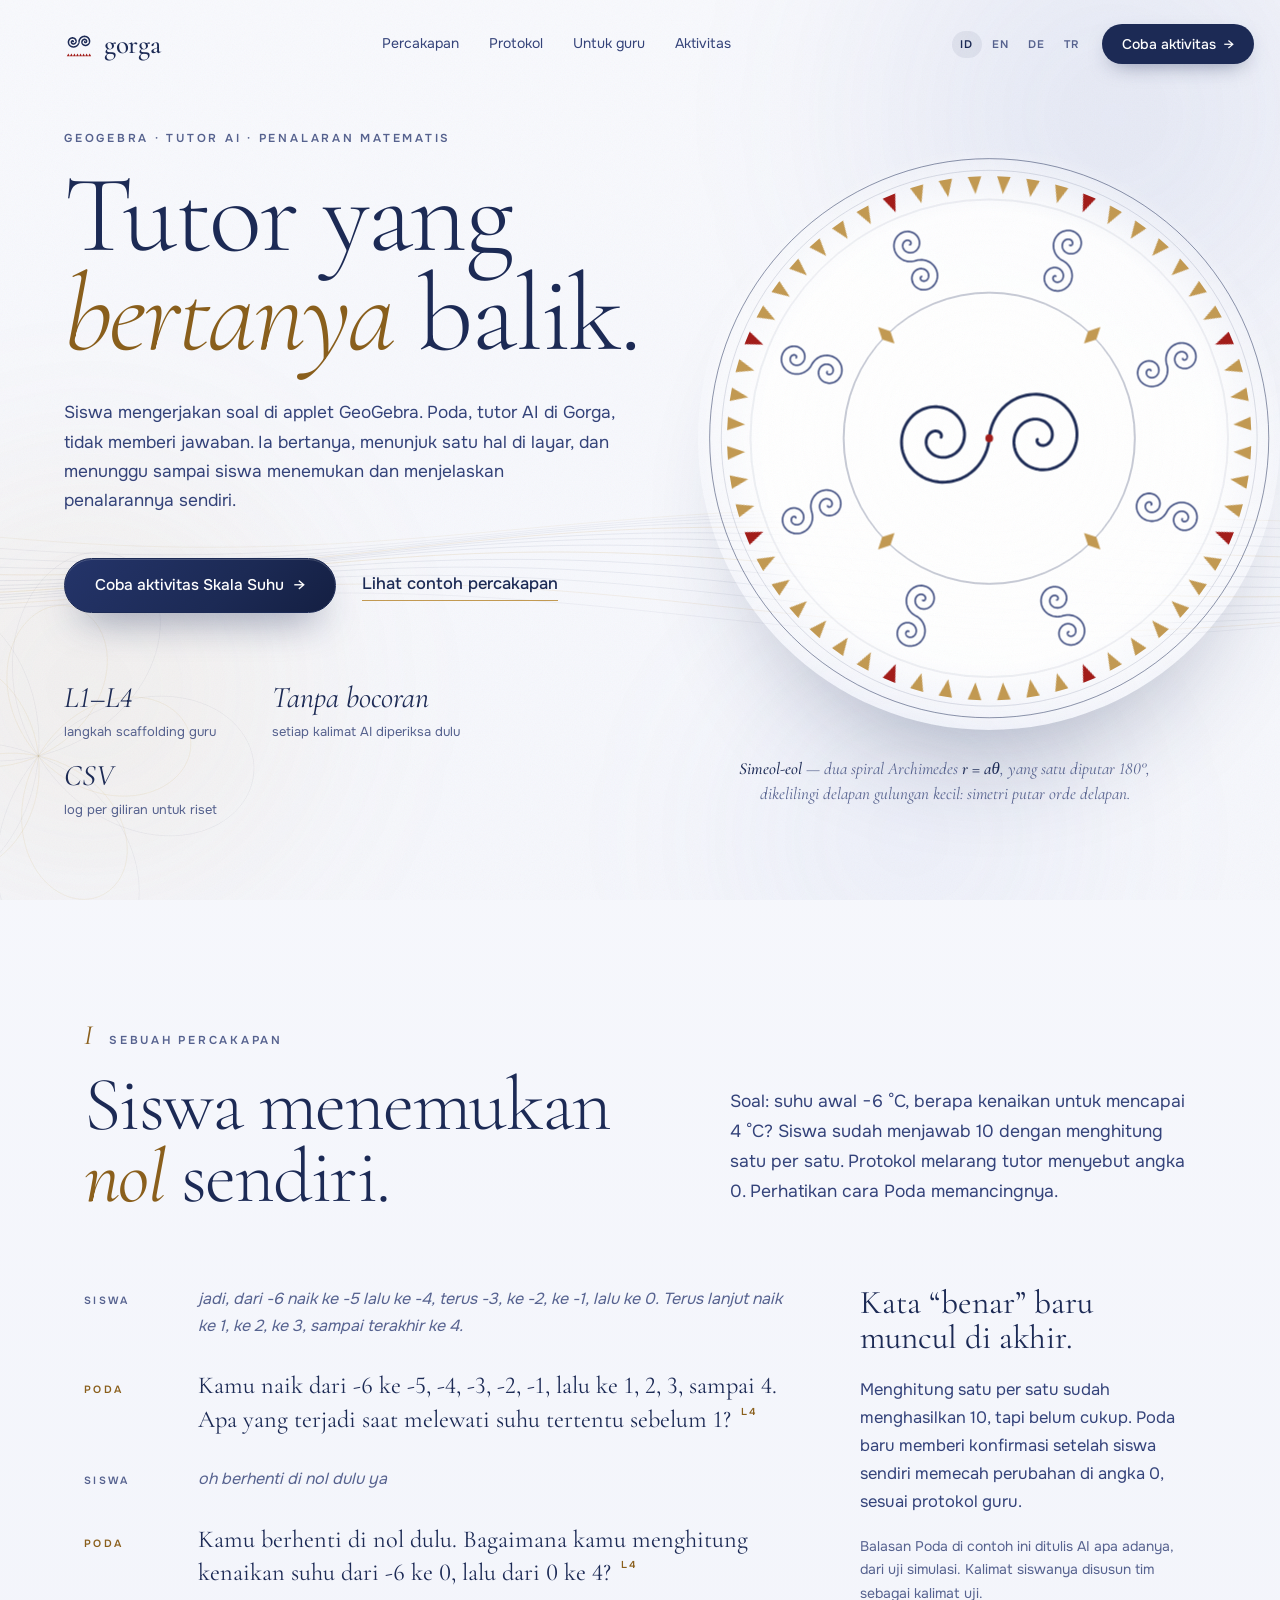
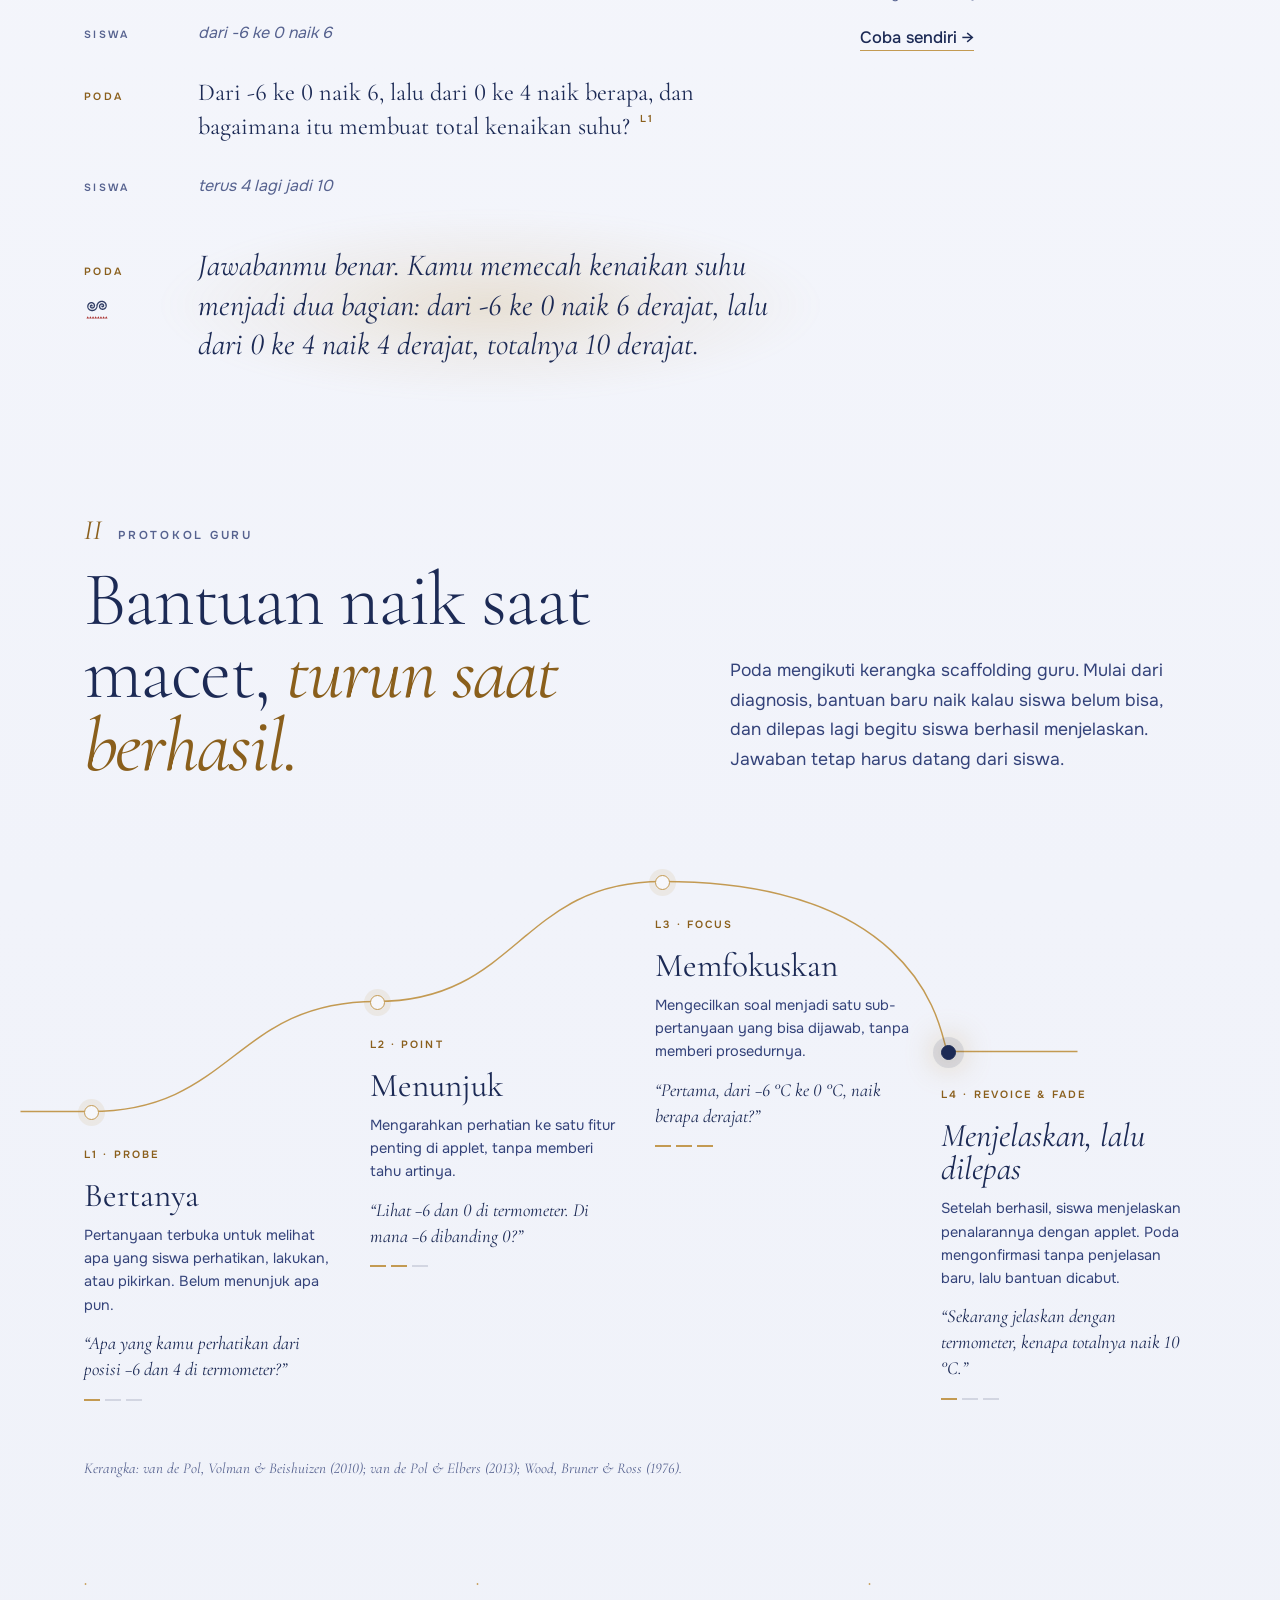
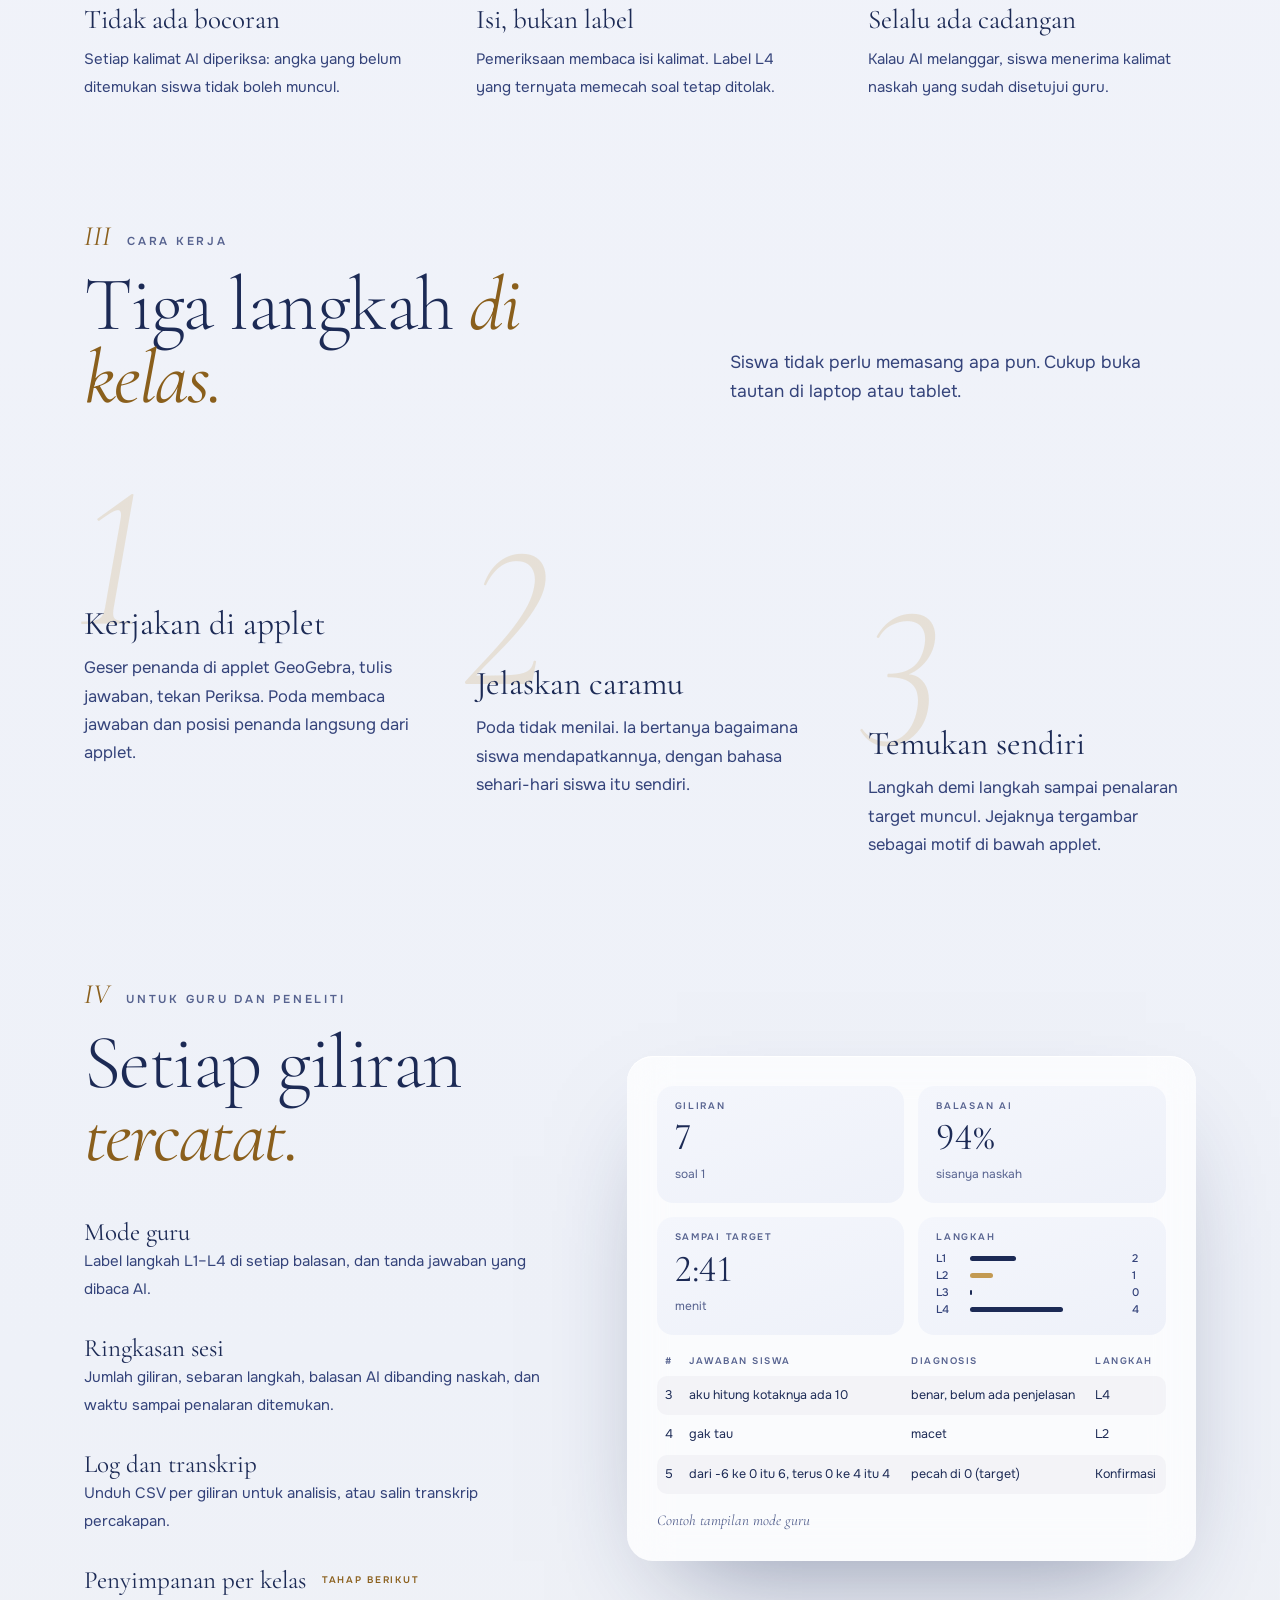
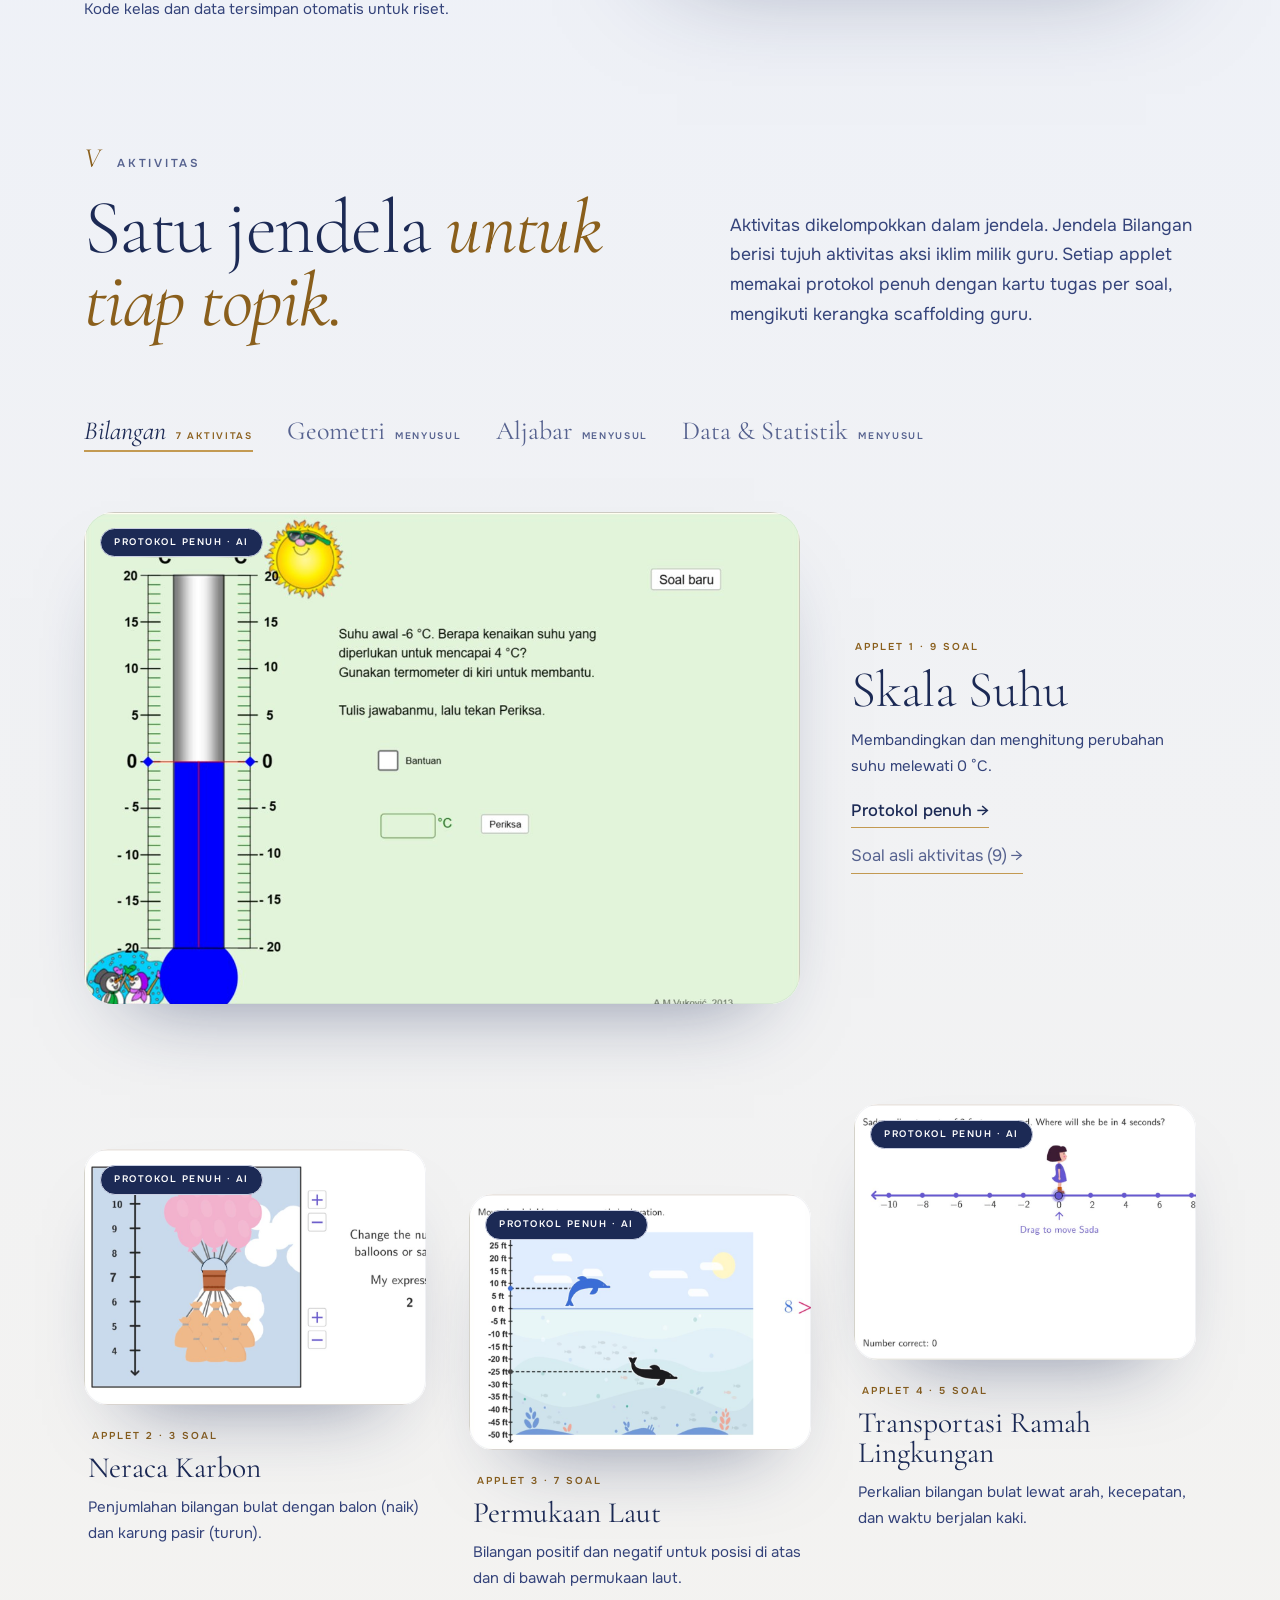
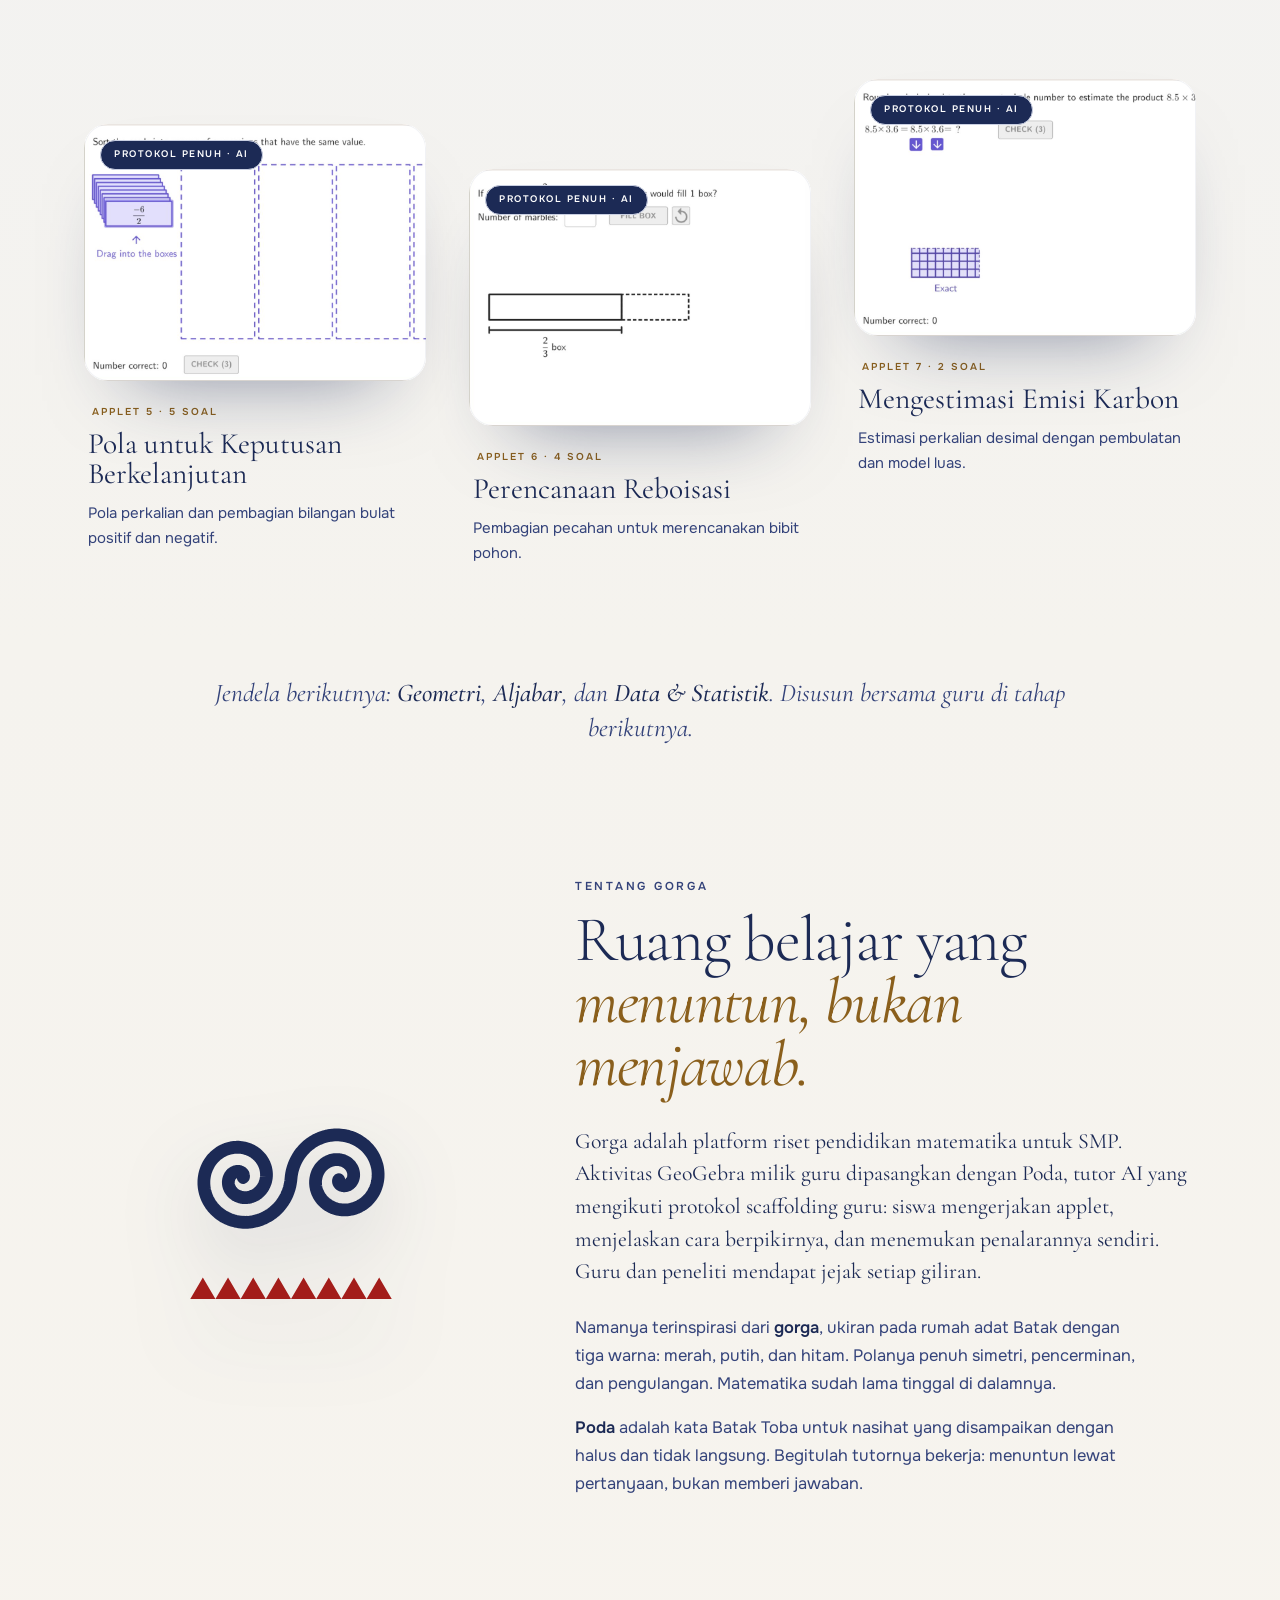
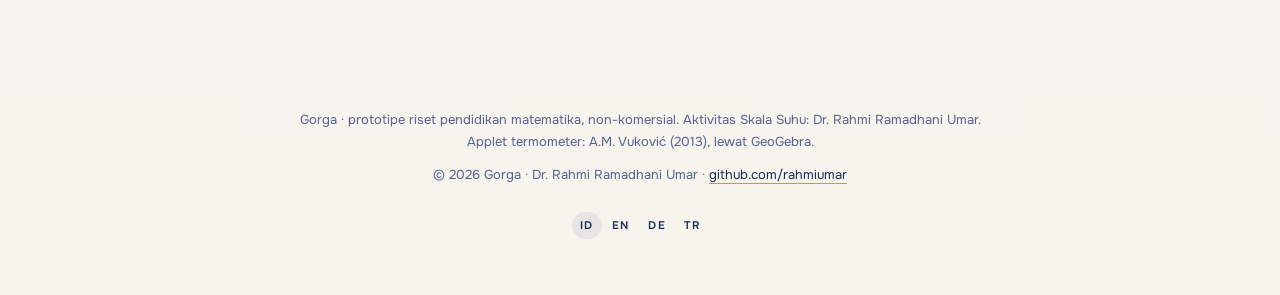
==== commit ff9b7999: "Task cards for Applets 3-7 on a shared card engine (Scaffold Ladder: L1 probe, L2 point, L3 focus, L" ====
--- a/index.html
+++ b/index.html
@@ -124,7 +124,7 @@
       <header class="ch-head" data-rv>
         <p class="kicker"><span class="no">V</span>Aktivitas</p>
         <h2>Satu jendela <em>untuk tiap topik.</em></h2>
-        <p class="intro">Aktivitas dikelompokkan dalam jendela. Jendela Bilangan berisi tujuh aktivitas aksi iklim milik guru. Applet 1 dan 2 memakai protokol penuh dengan kartu tugas; yang lain memakai protokol umum sampai kartu tugasnya siap.</p>
+        <p class="intro">Aktivitas dikelompokkan dalam jendela. Jendela Bilangan berisi tujuh aktivitas aksi iklim milik guru. Setiap applet memakai protokol penuh dengan kartu tugas per soal, mengikuti kerangka scaffolding guru.</p>
       </header>
       <div class="wins" role="group" aria-label="Jendela topik" data-rv><button type="button" class="win on" data-win="0" aria-pressed="true">Bilangan<small>7 aktivitas</small></button><button type="button" class="win" data-win="1" aria-pressed="false">Geometri<small>menyusul</small></button><button type="button" class="win" data-win="2" aria-pressed="false">Aljabar<small>menyusul</small></button><button type="button" class="win" data-win="3" aria-pressed="false">Data & Statistik<small>menyusul</small></button></div>
       <div class="win-panel" data-panel="0">
@@ -137,19 +137,19 @@
             <a class="pic" href="aktivitas/?a=2&amp;lang=id" aria-label="Neraca Karbon"><img src="assets/covers/a2.jpg" alt="" loading="lazy" width="1200" height="750"><span class="badge live">Protokol penuh · AI</span></a>
             <div class="cap"><span class="meta">Applet 2 · 3 soal</span><h3><a href="aktivitas/?a=2&amp;lang=id">Neraca Karbon</a></h3><p>Penjumlahan bilangan bulat dengan balon (naik) dan karung pasir (turun).</p></div>
           </li><li class="act" style="--i:2">
-            <a class="pic" href="aktivitas/?a=3&amp;lang=id" aria-label="Permukaan Laut"><img src="assets/covers/a3.jpg" alt="" loading="lazy" width="1200" height="750"><span class="badge">Protokol umum · AI</span></a>
+            <a class="pic" href="aktivitas/?a=3&amp;lang=id" aria-label="Permukaan Laut"><img src="assets/covers/a3.jpg" alt="" loading="lazy" width="1200" height="750"><span class="badge live">Protokol penuh · AI</span></a>
             <div class="cap"><span class="meta">Applet 3 · 7 soal</span><h3><a href="aktivitas/?a=3&amp;lang=id">Permukaan Laut</a></h3><p>Bilangan positif dan negatif untuk posisi di atas dan di bawah permukaan laut.</p></div>
           </li><li class="act" style="--i:3">
-            <a class="pic" href="aktivitas/?a=4&amp;lang=id" aria-label="Transportasi Ramah Lingkungan"><img src="assets/covers/a4.jpg" alt="" loading="lazy" width="1200" height="750"><span class="badge">Protokol umum · AI</span></a>
+            <a class="pic" href="aktivitas/?a=4&amp;lang=id" aria-label="Transportasi Ramah Lingkungan"><img src="assets/covers/a4.jpg" alt="" loading="lazy" width="1200" height="750"><span class="badge live">Protokol penuh · AI</span></a>
             <div class="cap"><span class="meta">Applet 4 · 5 soal</span><h3><a href="aktivitas/?a=4&amp;lang=id">Transportasi Ramah Lingkungan</a></h3><p>Perkalian bilangan bulat lewat arah, kecepatan, dan waktu berjalan kaki.</p></div>
           </li><li class="act" style="--i:4">
-            <a class="pic" href="aktivitas/?a=5&amp;lang=id" aria-label="Pola untuk Keputusan Berkelanjutan"><img src="assets/covers/a5.jpg" alt="" loading="lazy" width="1200" height="750"><span class="badge">Protokol umum · AI</span></a>
+            <a class="pic" href="aktivitas/?a=5&amp;lang=id" aria-label="Pola untuk Keputusan Berkelanjutan"><img src="assets/covers/a5.jpg" alt="" loading="lazy" width="1200" height="750"><span class="badge live">Protokol penuh · AI</span></a>
             <div class="cap"><span class="meta">Applet 5 · 5 soal</span><h3><a href="aktivitas/?a=5&amp;lang=id">Pola untuk Keputusan Berkelanjutan</a></h3><p>Pola perkalian dan pembagian bilangan bulat positif dan negatif.</p></div>
           </li><li class="act" style="--i:5">
-            <a class="pic" href="aktivitas/?a=6&amp;lang=id" aria-label="Perencanaan Reboisasi"><img src="assets/covers/a6.jpg" alt="" loading="lazy" width="1200" height="750"><span class="badge">Protokol umum · AI</span></a>
+            <a class="pic" href="aktivitas/?a=6&amp;lang=id" aria-label="Perencanaan Reboisasi"><img src="assets/covers/a6.jpg" alt="" loading="lazy" width="1200" height="750"><span class="badge live">Protokol penuh · AI</span></a>
             <div class="cap"><span class="meta">Applet 6 · 4 soal</span><h3><a href="aktivitas/?a=6&amp;lang=id">Perencanaan Reboisasi</a></h3><p>Pembagian pecahan untuk merencanakan bibit pohon.</p></div>
           </li><li class="act" style="--i:6">
-            <a class="pic" href="aktivitas/?a=7&amp;lang=id" aria-label="Mengestimasi Emisi Karbon"><img src="assets/covers/a7.jpg" alt="" loading="lazy" width="1200" height="750"><span class="badge">Protokol umum · AI</span></a>
+            <a class="pic" href="aktivitas/?a=7&amp;lang=id" aria-label="Mengestimasi Emisi Karbon"><img src="assets/covers/a7.jpg" alt="" loading="lazy" width="1200" height="750"><span class="badge live">Protokol penuh · AI</span></a>
             <div class="cap"><span class="meta">Applet 7 · 2 soal</span><h3><a href="aktivitas/?a=7&amp;lang=id">Mengestimasi Emisi Karbon</a></h3><p>Estimasi perkalian desimal dengan pembulatan dan model luas.</p></div>
           </li></ul>
         <p class="next-note">Jendela berikutnya: <b>Geometri</b>, <b>Aljabar</b>, dan <b>Data &amp; Statistik</b>. Disusun bersama guru di tahap berikutnya.</p>
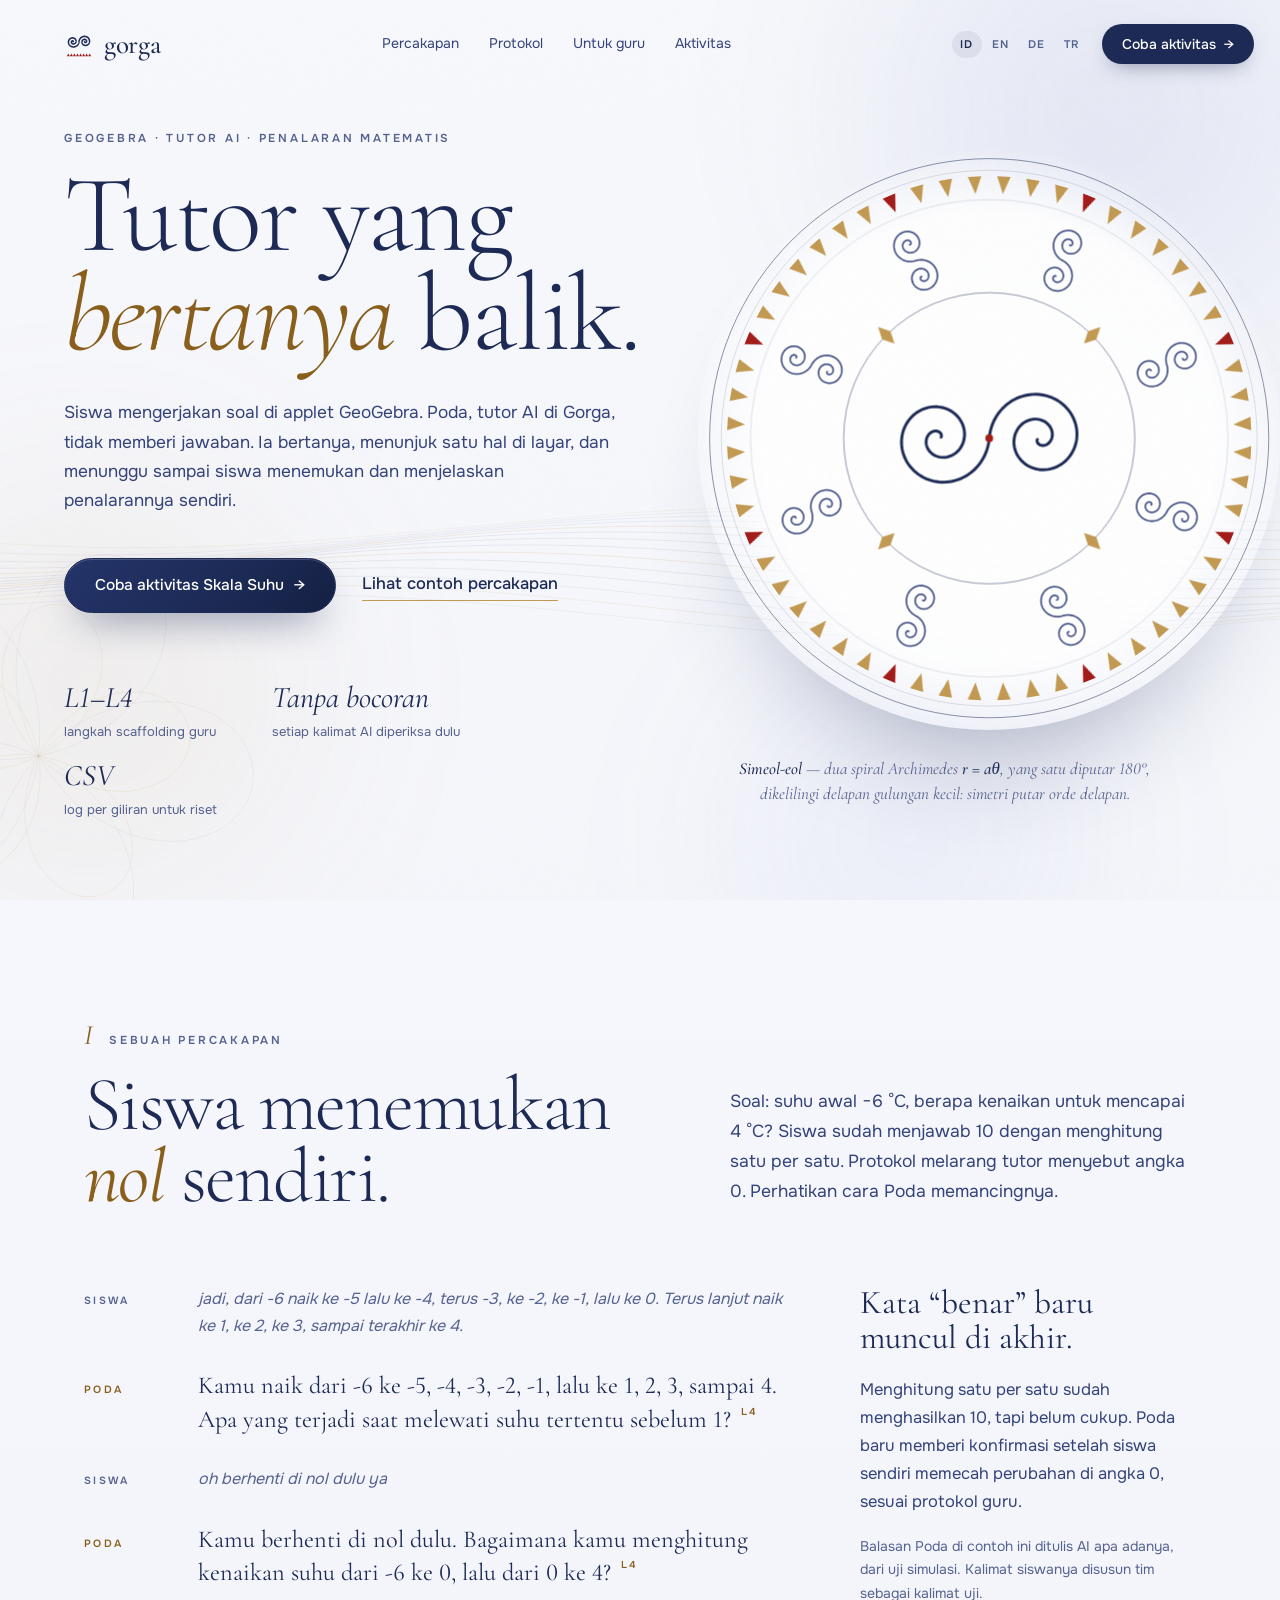
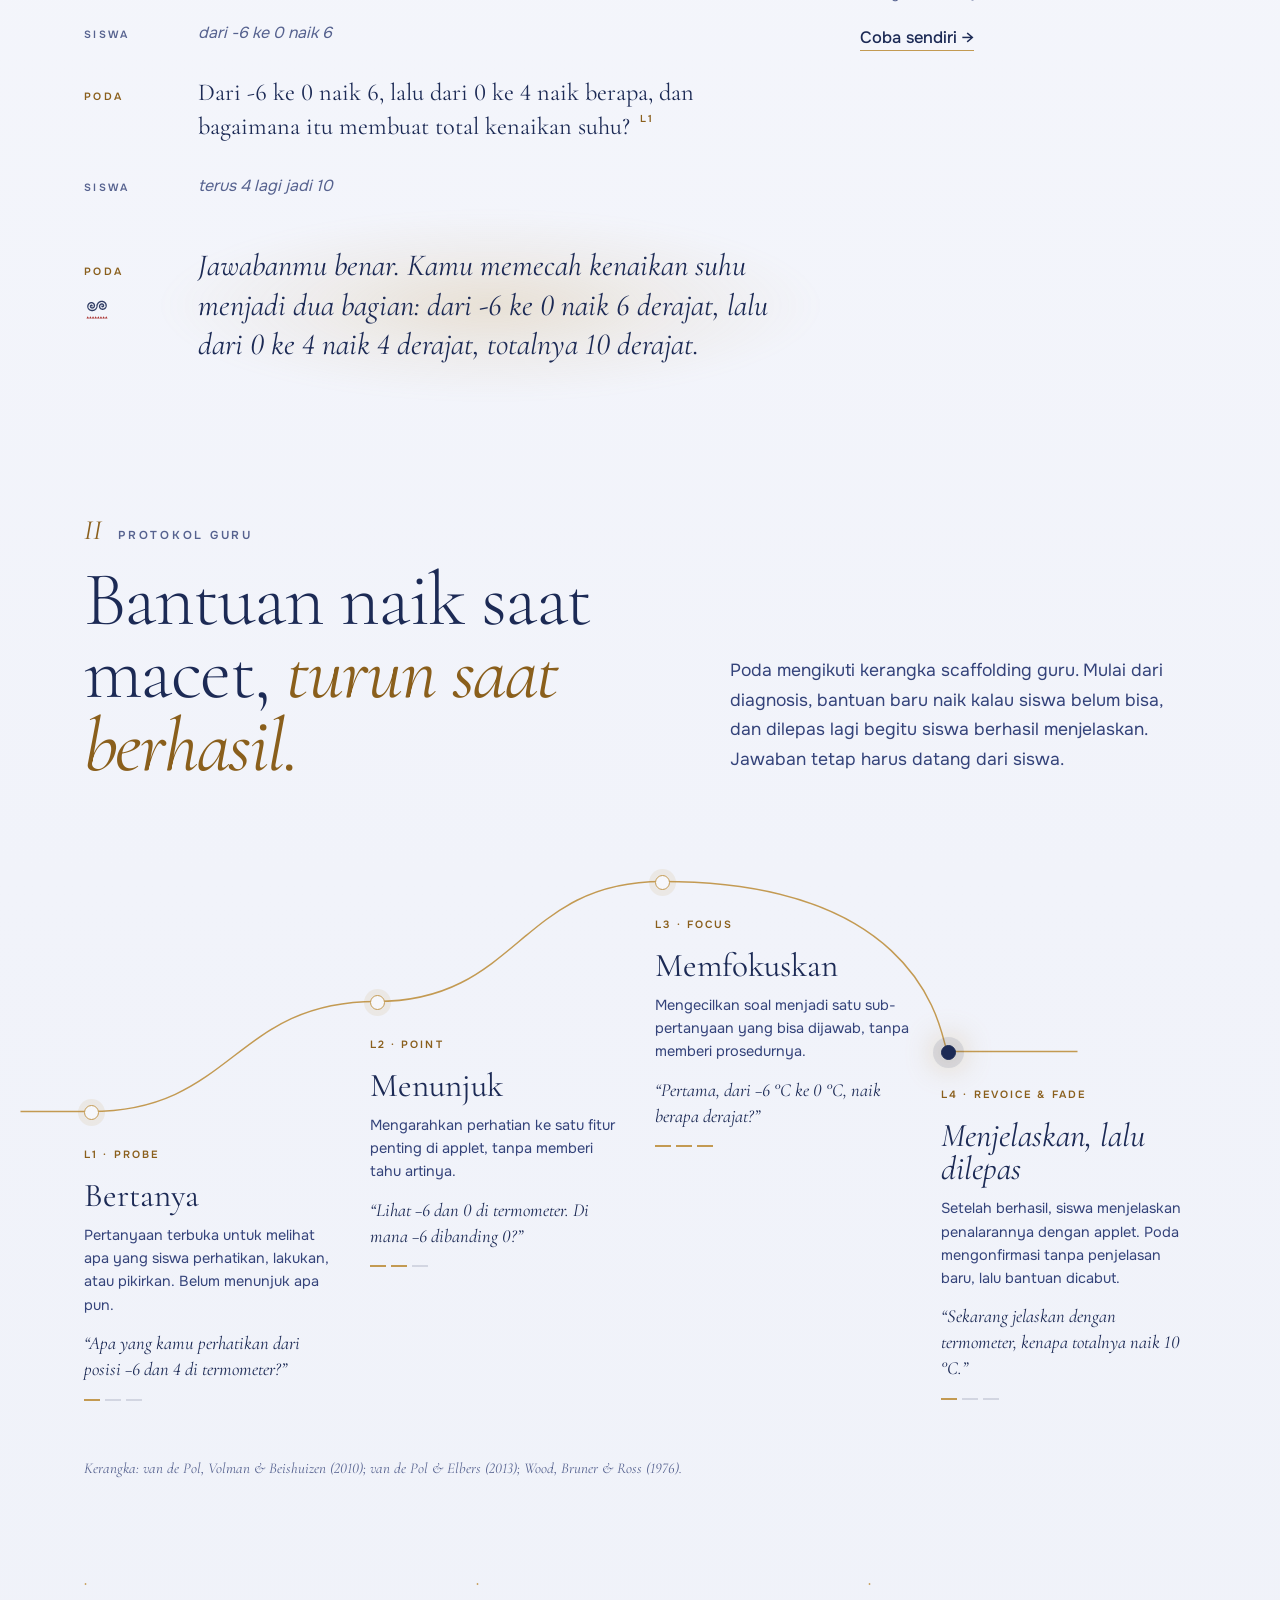
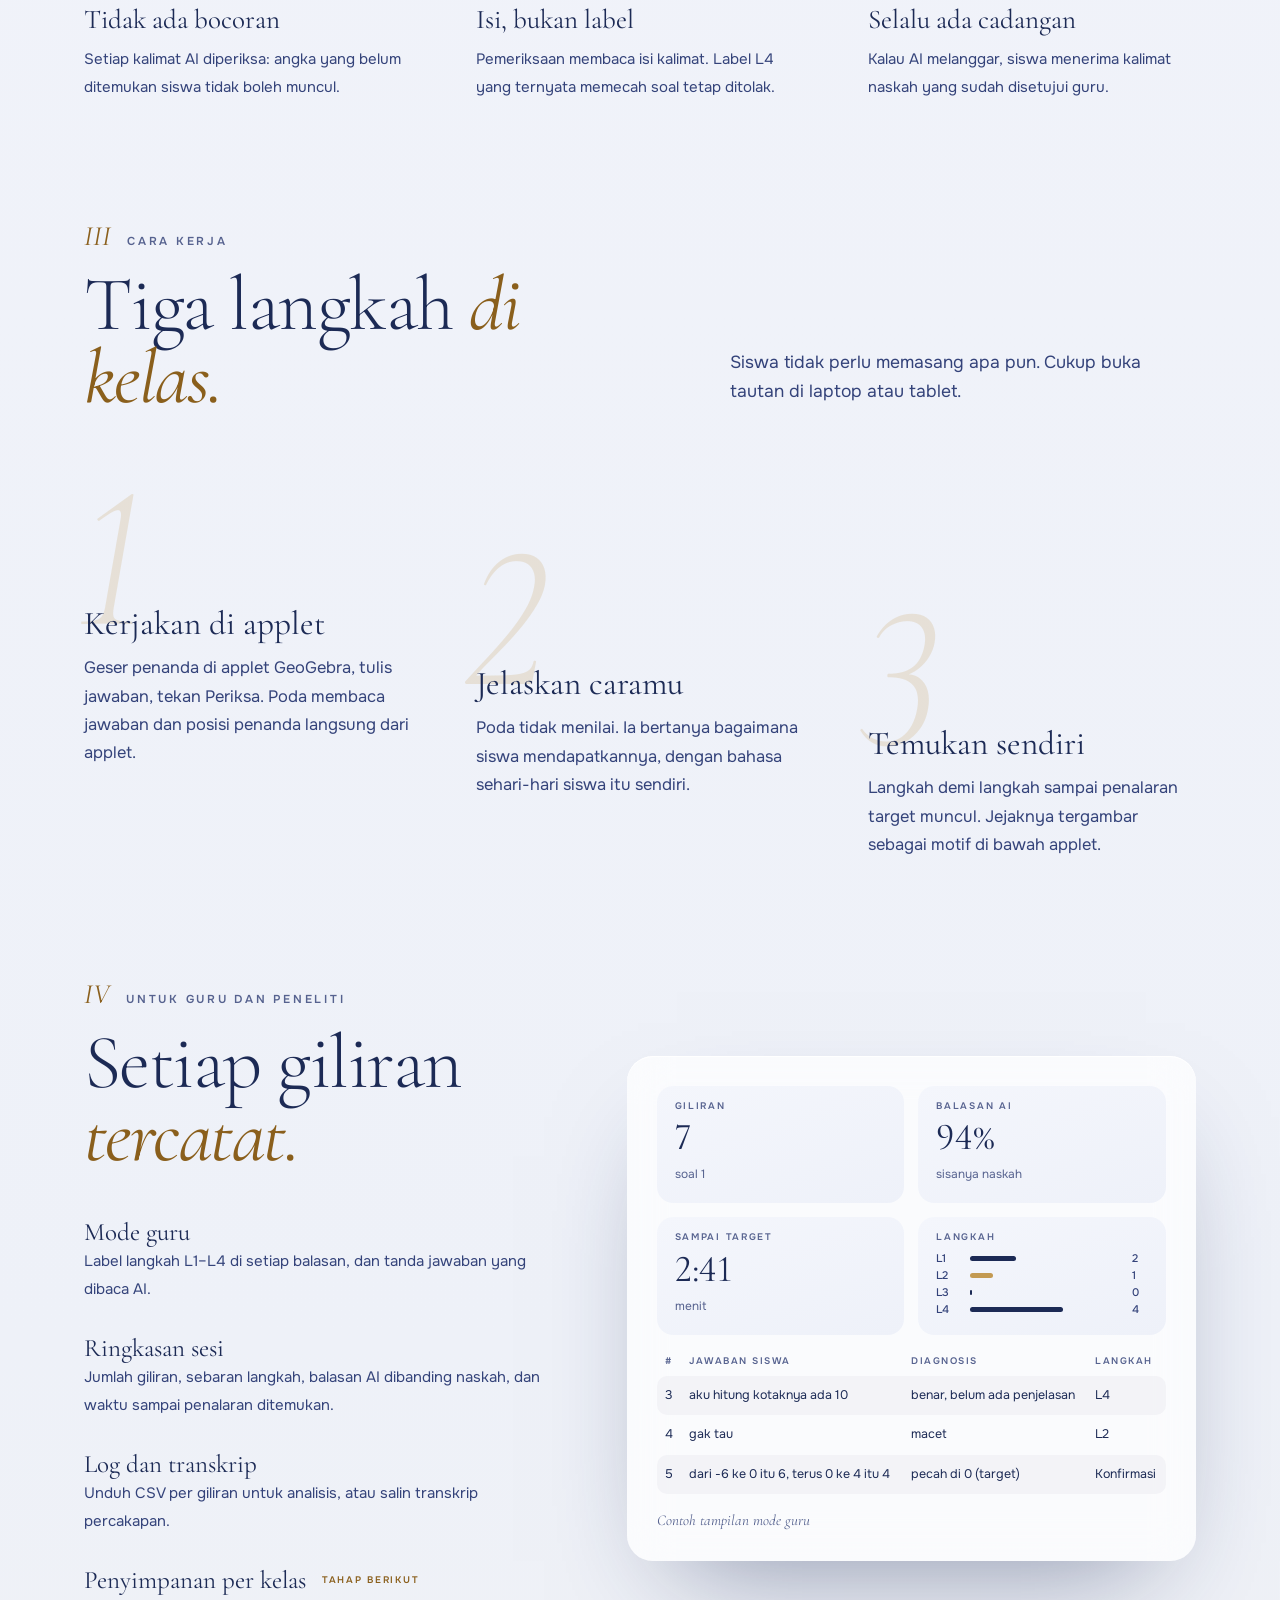
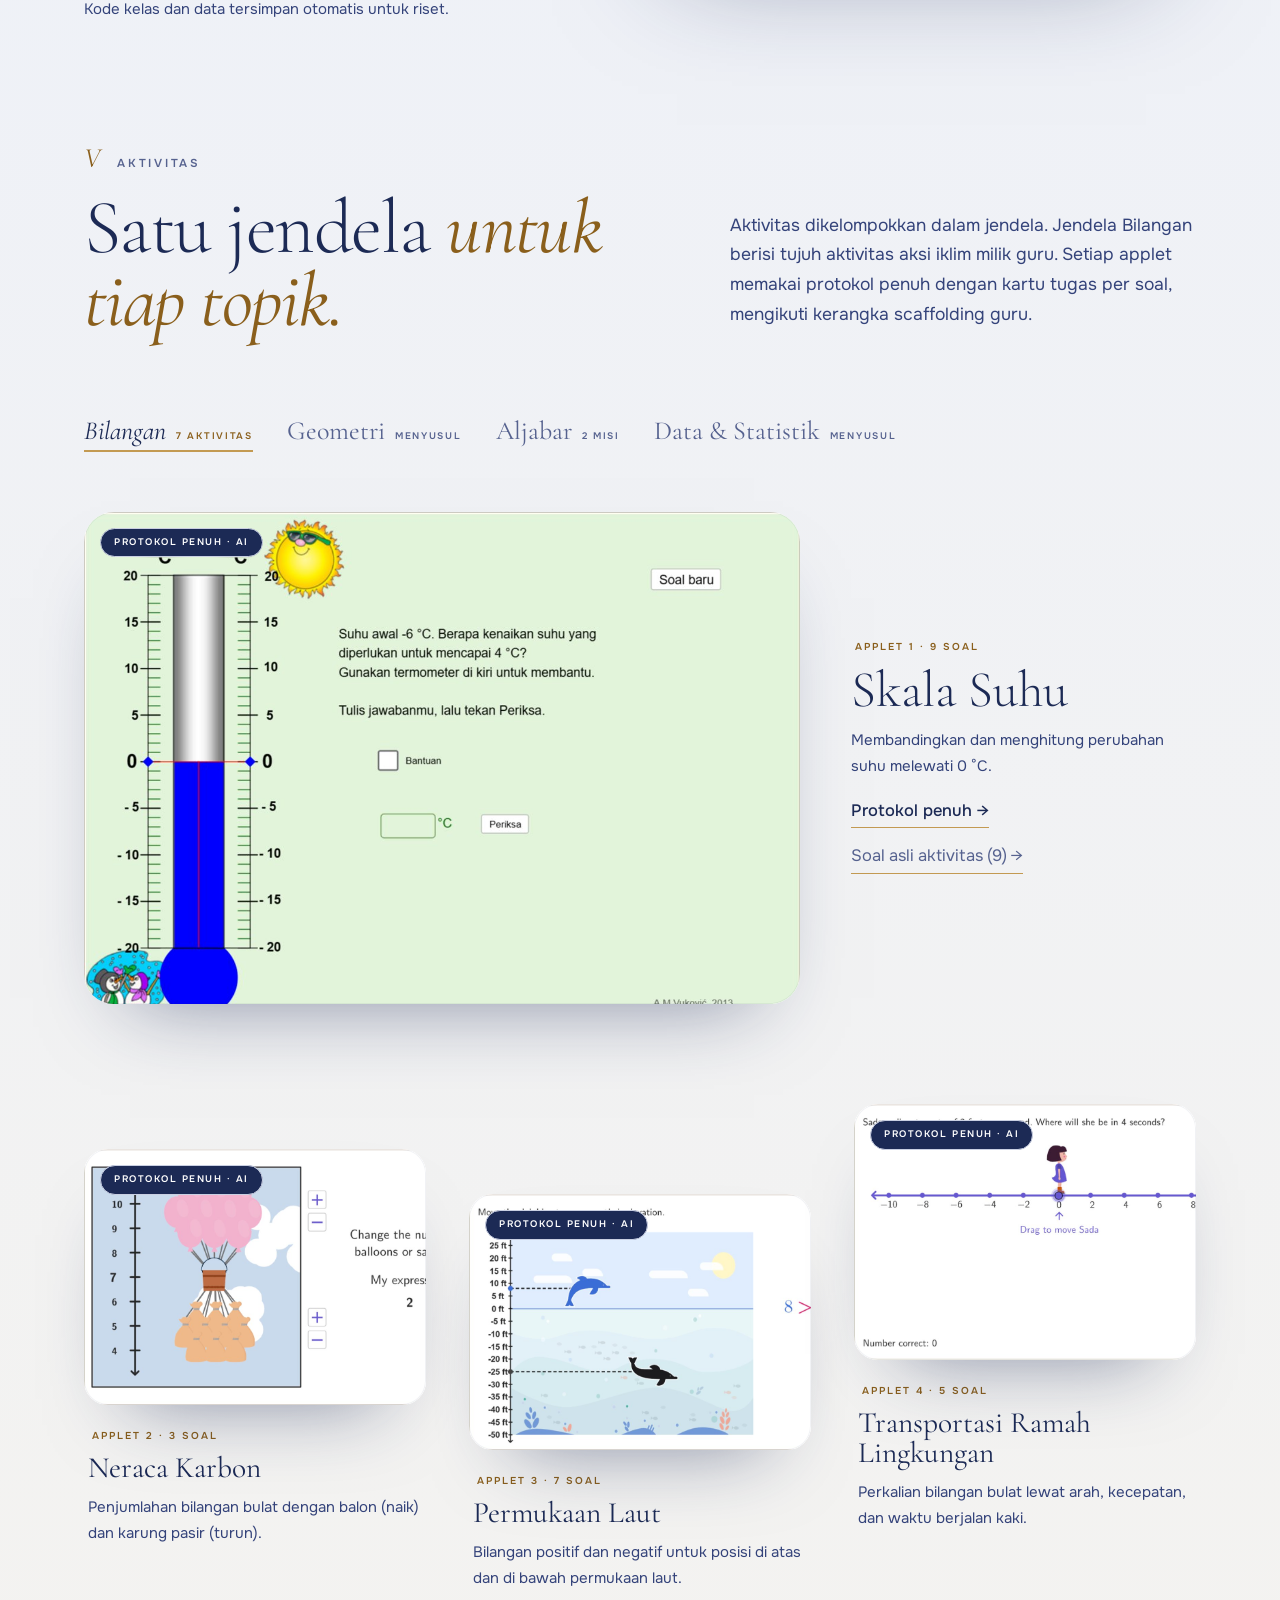
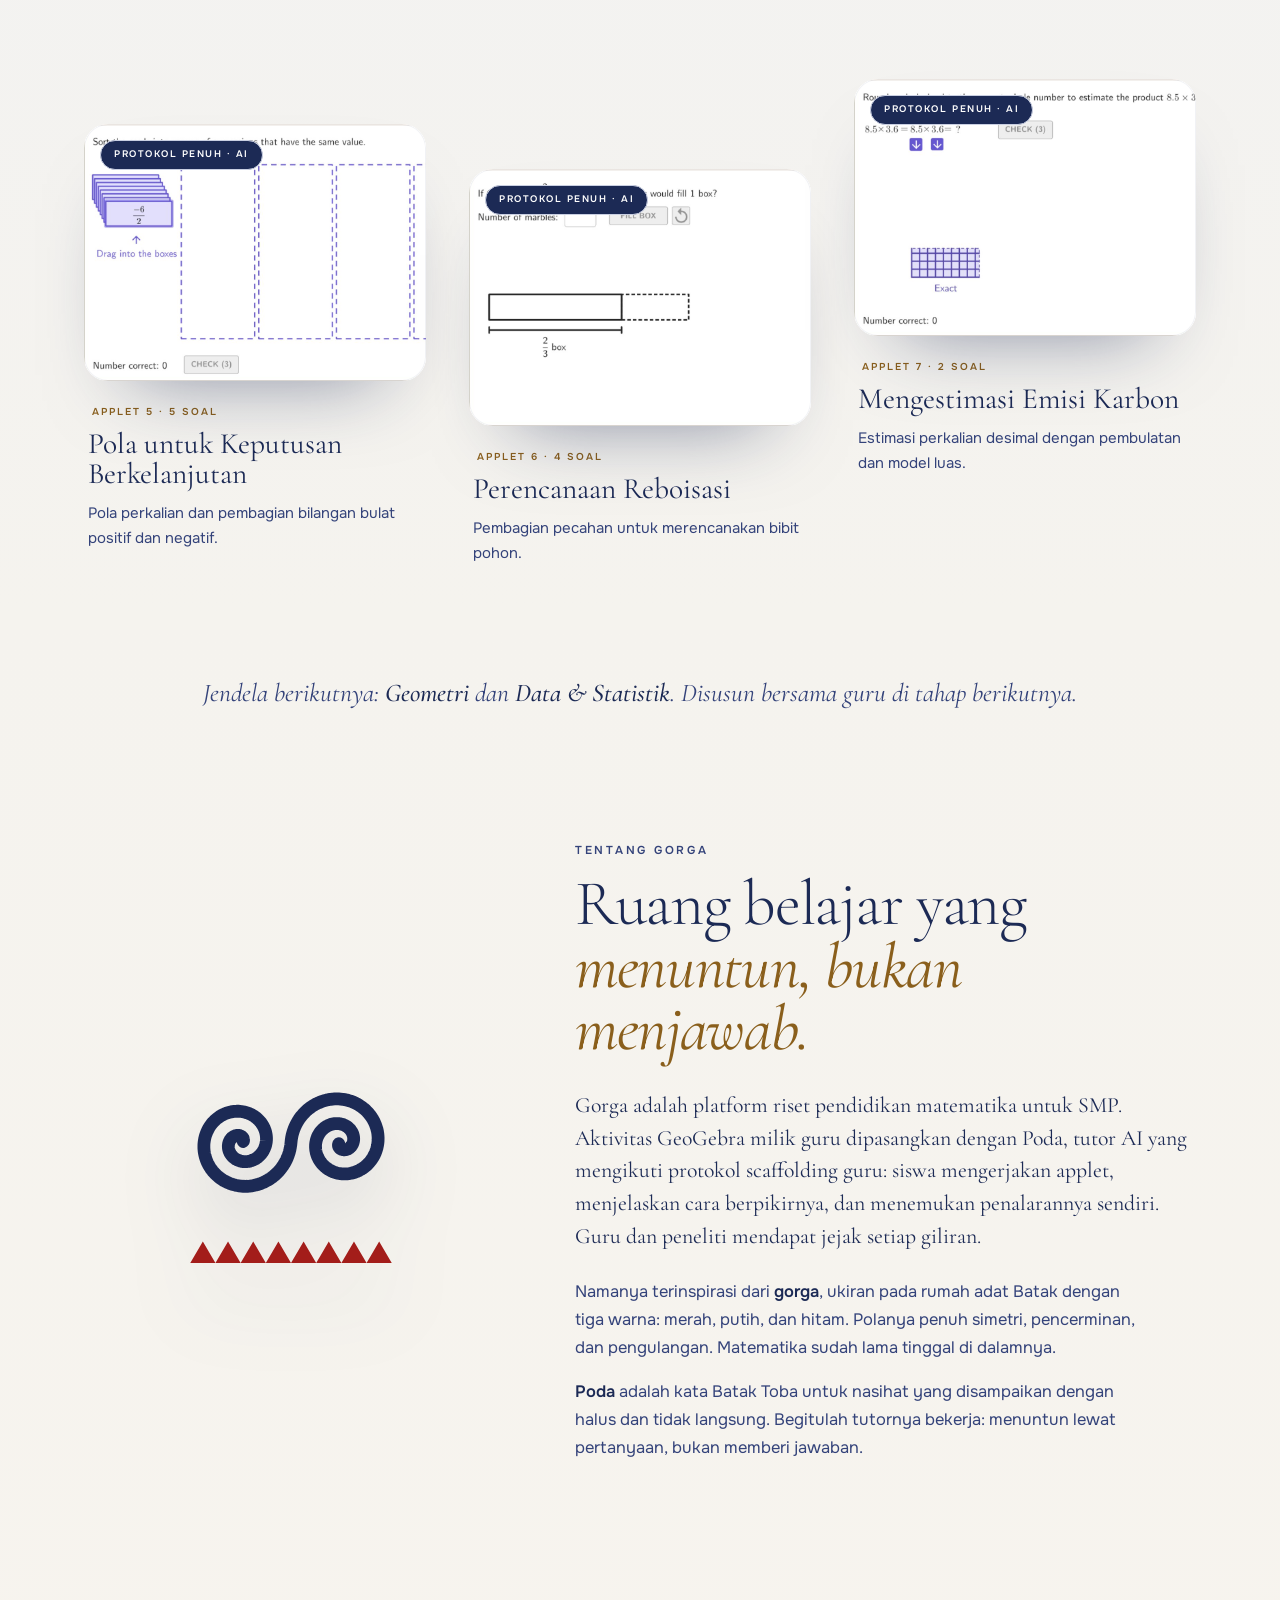
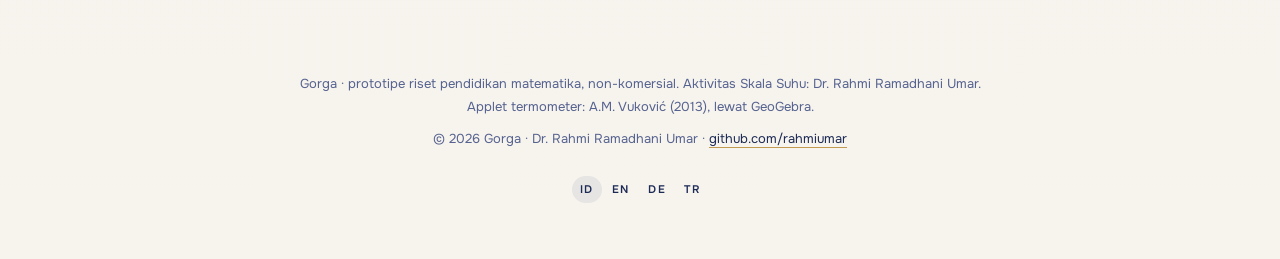
==== commit 41727ba6: "Algebra window: the teacher's two missions (handwashing water 3x; W = 3x + 5y + 20) as activities 8 " ====
--- a/index.html
+++ b/index.html
@@ -126,7 +126,7 @@
         <h2>Satu jendela <em>untuk tiap topik.</em></h2>
         <p class="intro">Aktivitas dikelompokkan dalam jendela. Jendela Bilangan berisi tujuh aktivitas aksi iklim milik guru. Setiap applet memakai protokol penuh dengan kartu tugas per soal, mengikuti kerangka scaffolding guru.</p>
       </header>
-      <div class="wins" role="group" aria-label="Jendela topik" data-rv><button type="button" class="win on" data-win="0" aria-pressed="true">Bilangan<small>7 aktivitas</small></button><button type="button" class="win" data-win="1" aria-pressed="false">Geometri<small>menyusul</small></button><button type="button" class="win" data-win="2" aria-pressed="false">Aljabar<small>menyusul</small></button><button type="button" class="win" data-win="3" aria-pressed="false">Data & Statistik<small>menyusul</small></button></div>
+      <div class="wins" role="group" aria-label="Jendela topik" data-rv><button type="button" class="win on" data-win="0" aria-pressed="true">Bilangan<small>7 aktivitas</small></button><button type="button" class="win" data-win="1" aria-pressed="false">Geometri<small>menyusul</small></button><button type="button" class="win" data-win="2" aria-pressed="false">Aljabar<small>2 misi</small></button><button type="button" class="win" data-win="3" aria-pressed="false">Data & Statistik<small>menyusul</small></button></div>
       <div class="win-panel" data-panel="0">
         <ul class="gallery" data-rv="seq"><li class="act lead-act" style="--i:0">
             <a class="pic" href="suhu/?lang=id"><img src="assets/covers/a1.jpg" alt="" loading="lazy" width="1200" height="935"><span class="badge live">Protokol penuh · AI</span></a>
@@ -152,7 +152,17 @@
             <a class="pic" href="aktivitas/?a=7&amp;lang=id" aria-label="Mengestimasi Emisi Karbon"><img src="assets/covers/a7.jpg" alt="" loading="lazy" width="1200" height="750"><span class="badge live">Protokol penuh · AI</span></a>
             <div class="cap"><span class="meta">Applet 7 · 2 soal</span><h3><a href="aktivitas/?a=7&amp;lang=id">Mengestimasi Emisi Karbon</a></h3><p>Estimasi perkalian desimal dengan pembulatan dan model luas.</p></div>
           </li></ul>
-        <p class="next-note">Jendela berikutnya: <b>Geometri</b>, <b>Aljabar</b>, dan <b>Data &amp; Statistik</b>. Disusun bersama guru di tahap berikutnya.</p>
+        <p class="next-note">Jendela berikutnya: <b>Geometri</b> dan <b>Data &amp; Statistik</b>. Disusun bersama guru di tahap berikutnya.</p>
+      </div>
+      <div class="win-panel" data-panel="2" hidden>
+        <ul class="gallery gallery-two" data-rv="seq"><li class="act" style="--i:0">
+            <a class="pic" href="aktivitas/?a=8&amp;lang=id" aria-label="Temukan Pola, Kenali Ekspresi!"><img src="assets/covers/a8.jpg" alt="" loading="lazy" width="1200" height="750"><span class="badge live">Protokol penuh · AI</span></a>
+            <div class="cap"><span class="meta">Misi 1 · 4 soal</span><h3><a href="aktivitas/?a=8&amp;lang=id">Temukan Pola, Kenali Ekspresi!</a></h3><p>Air cuci tangan per siswa: dari pola di tabel menuju ekspresi 3x.</p></div>
+          </li><li class="act" style="--i:1">
+            <a class="pic" href="aktivitas/?a=9&amp;lang=id" aria-label="Menjaga Bumi"><img src="assets/covers/a9.jpg" alt="" loading="lazy" width="1200" height="750"><span class="badge live">Protokol penuh · AI</span></a>
+            <div class="cap"><span class="meta">Misi 2 · 6 soal</span><h3><a href="aktivitas/?a=9&amp;lang=id">Menjaga Bumi</a></h3><p>Ekspresi W = 3x + 5y + 20 dalam tiga misi SDGs: air, energi, dan iklim.</p></div>
+          </li></ul>
+        <p class="next-note">Setiap misi punya versi laptop dan versi HP; halaman memilih yang cocok dengan layarmu.</p>
       </div>
       <div class="win-panel" data-panel="soon" hidden><p class="soon-note">Jendela ini sudah disiapkan untuk tahap berikutnya. Aktivitasnya disusun bersama guru.</p></div>
     </section>
@@ -180,9 +190,8 @@
     document.querySelector(".wins").addEventListener("click", function (e) {
       var b = e.target.closest(".win"); if (!b) return;
       document.querySelectorAll(".win").forEach(function (x) { x.classList.toggle("on", x === b); x.setAttribute("aria-pressed", x === b); });
-      var first = b.dataset.win === "0";
-      document.querySelector('[data-panel="0"]').hidden = !first;
-      document.querySelector('[data-panel="soon"]').hidden = first;
+      var w = b.dataset.win, has = !!document.querySelector('[data-panel="' + w + '"]');
+      document.querySelectorAll(".win-panel").forEach(function (p) { p.hidden = has ? p.dataset.panel !== w : p.dataset.panel !== "soon"; });
     });
   </script>
   <script src="assets/motif.js"></script>
--- a/assets/home.css
+++ b/assets/home.css
@@ -300,3 +300,9 @@
 }
 .name p.name-what { font: 400 clamp(21px, 1.7vw, 25px)/1.5 var(--serif); color: var(--nila); margin-bottom: 26px; }
 .name p b { font-weight: 600; color: var(--nila); }
+
+/* the Algebra window has two missions: two wide pictures side by side */
+.gallery.gallery-two { grid-template-columns: repeat(2, minmax(0, 1fr)); }
+.gallery.gallery-two .act:nth-child(n) { margin-top: 0; }
+.gallery.gallery-two .act:nth-child(2) { margin-top: 60px; }
+@media (max-width: 640px) { .gallery.gallery-two { grid-template-columns: 1fr; } .gallery.gallery-two .act:nth-child(2) { margin-top: 0; } }
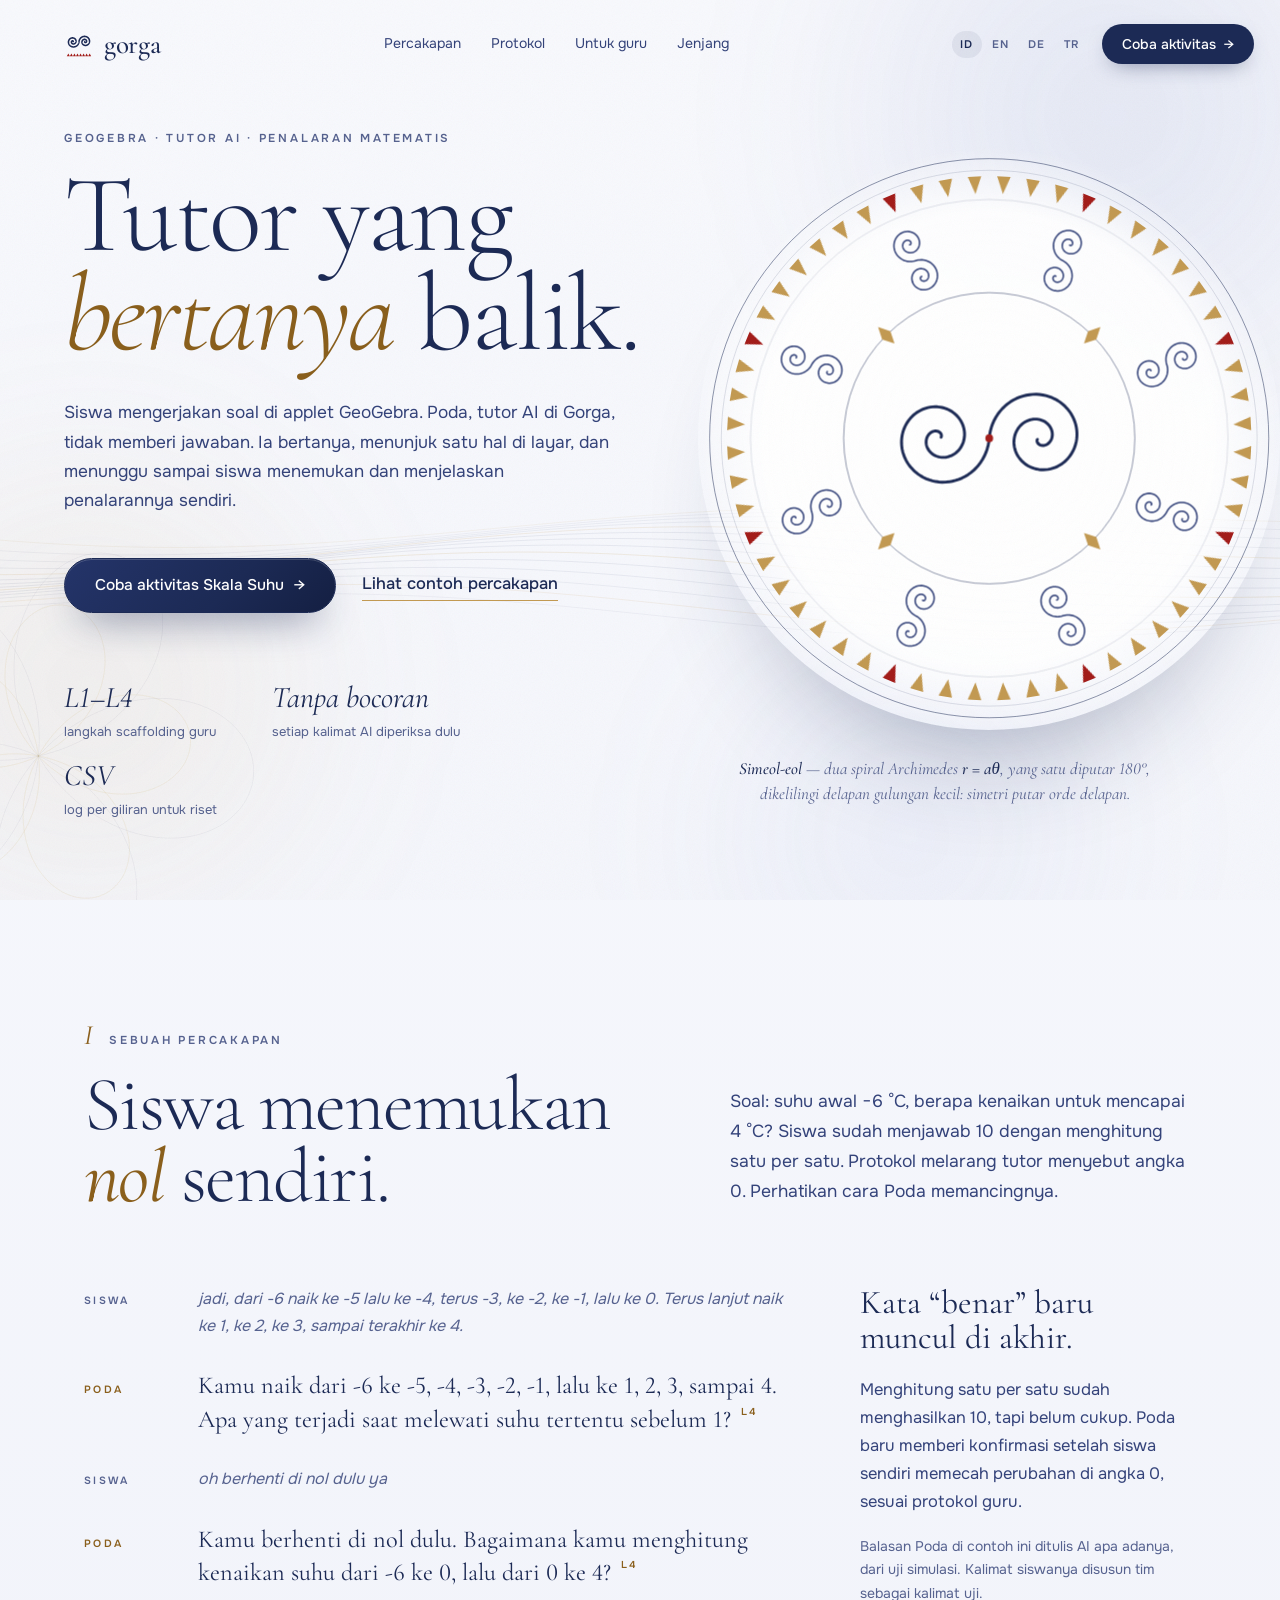
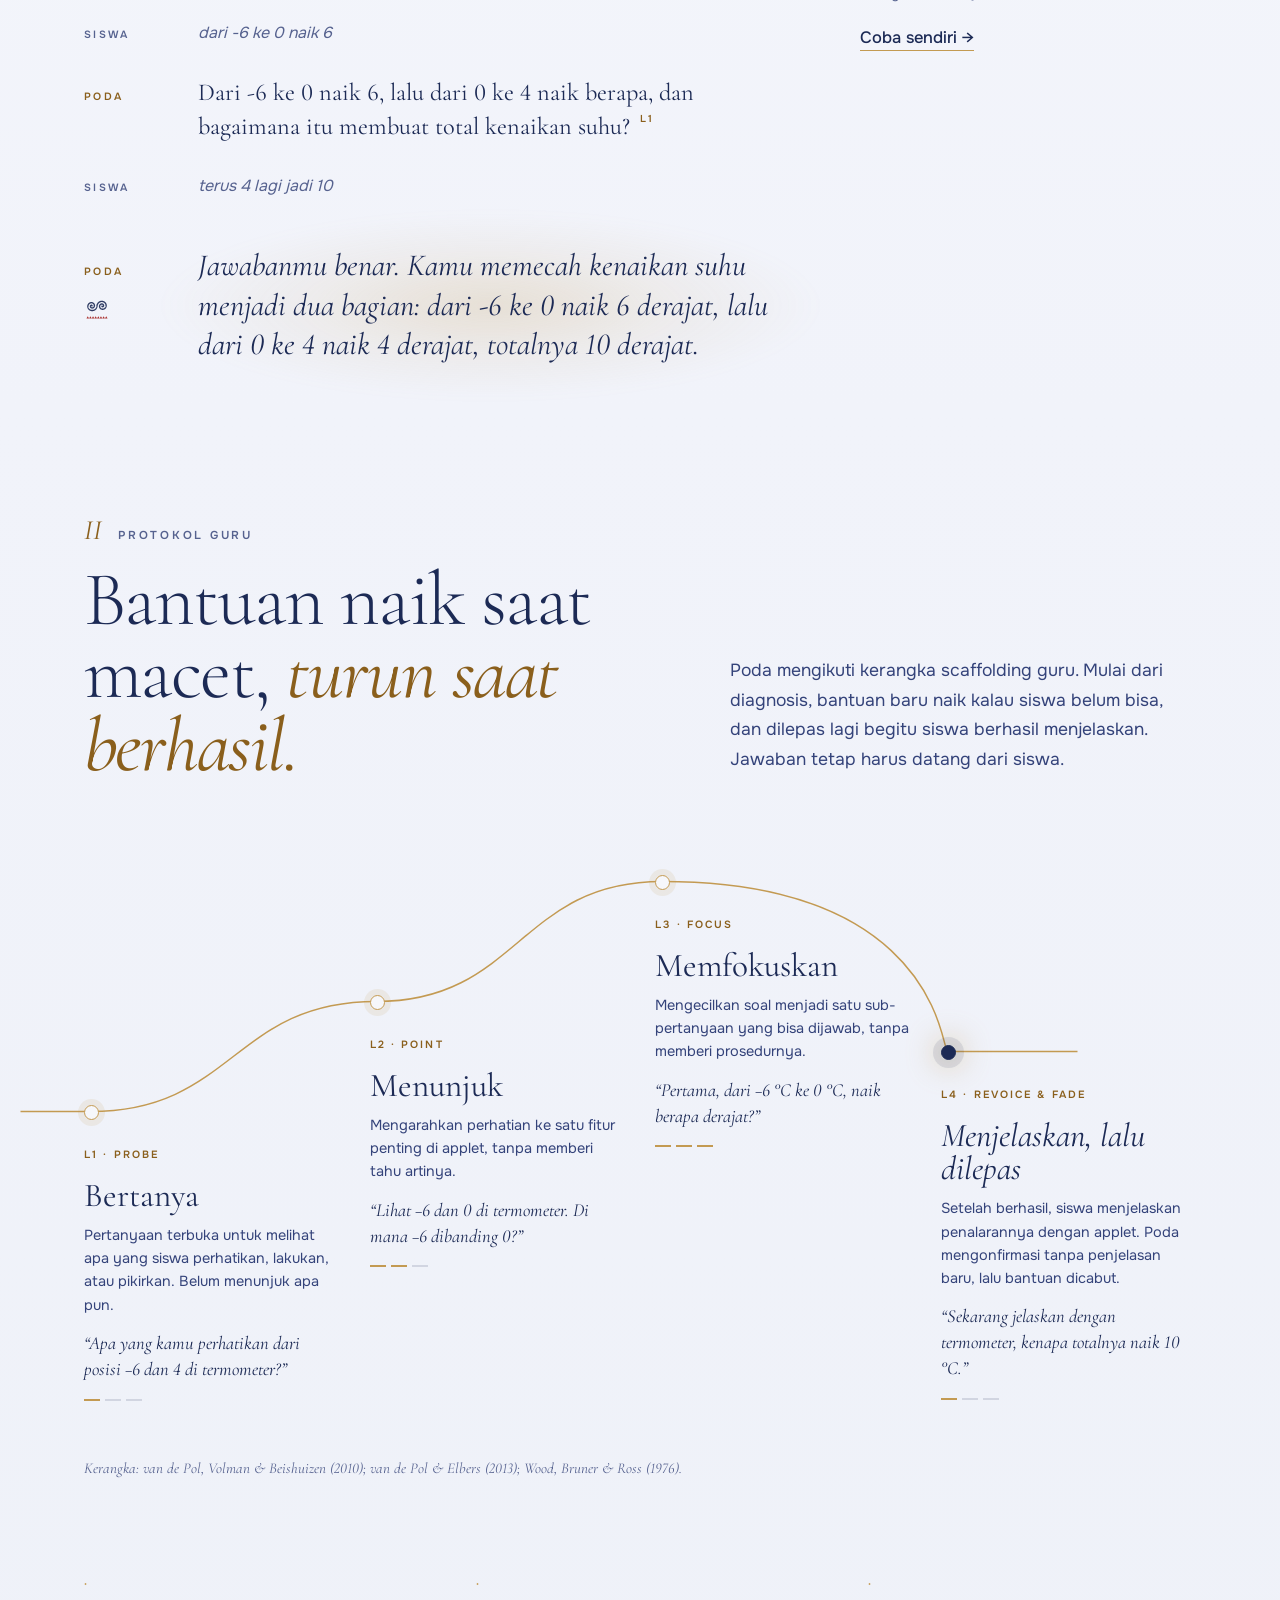
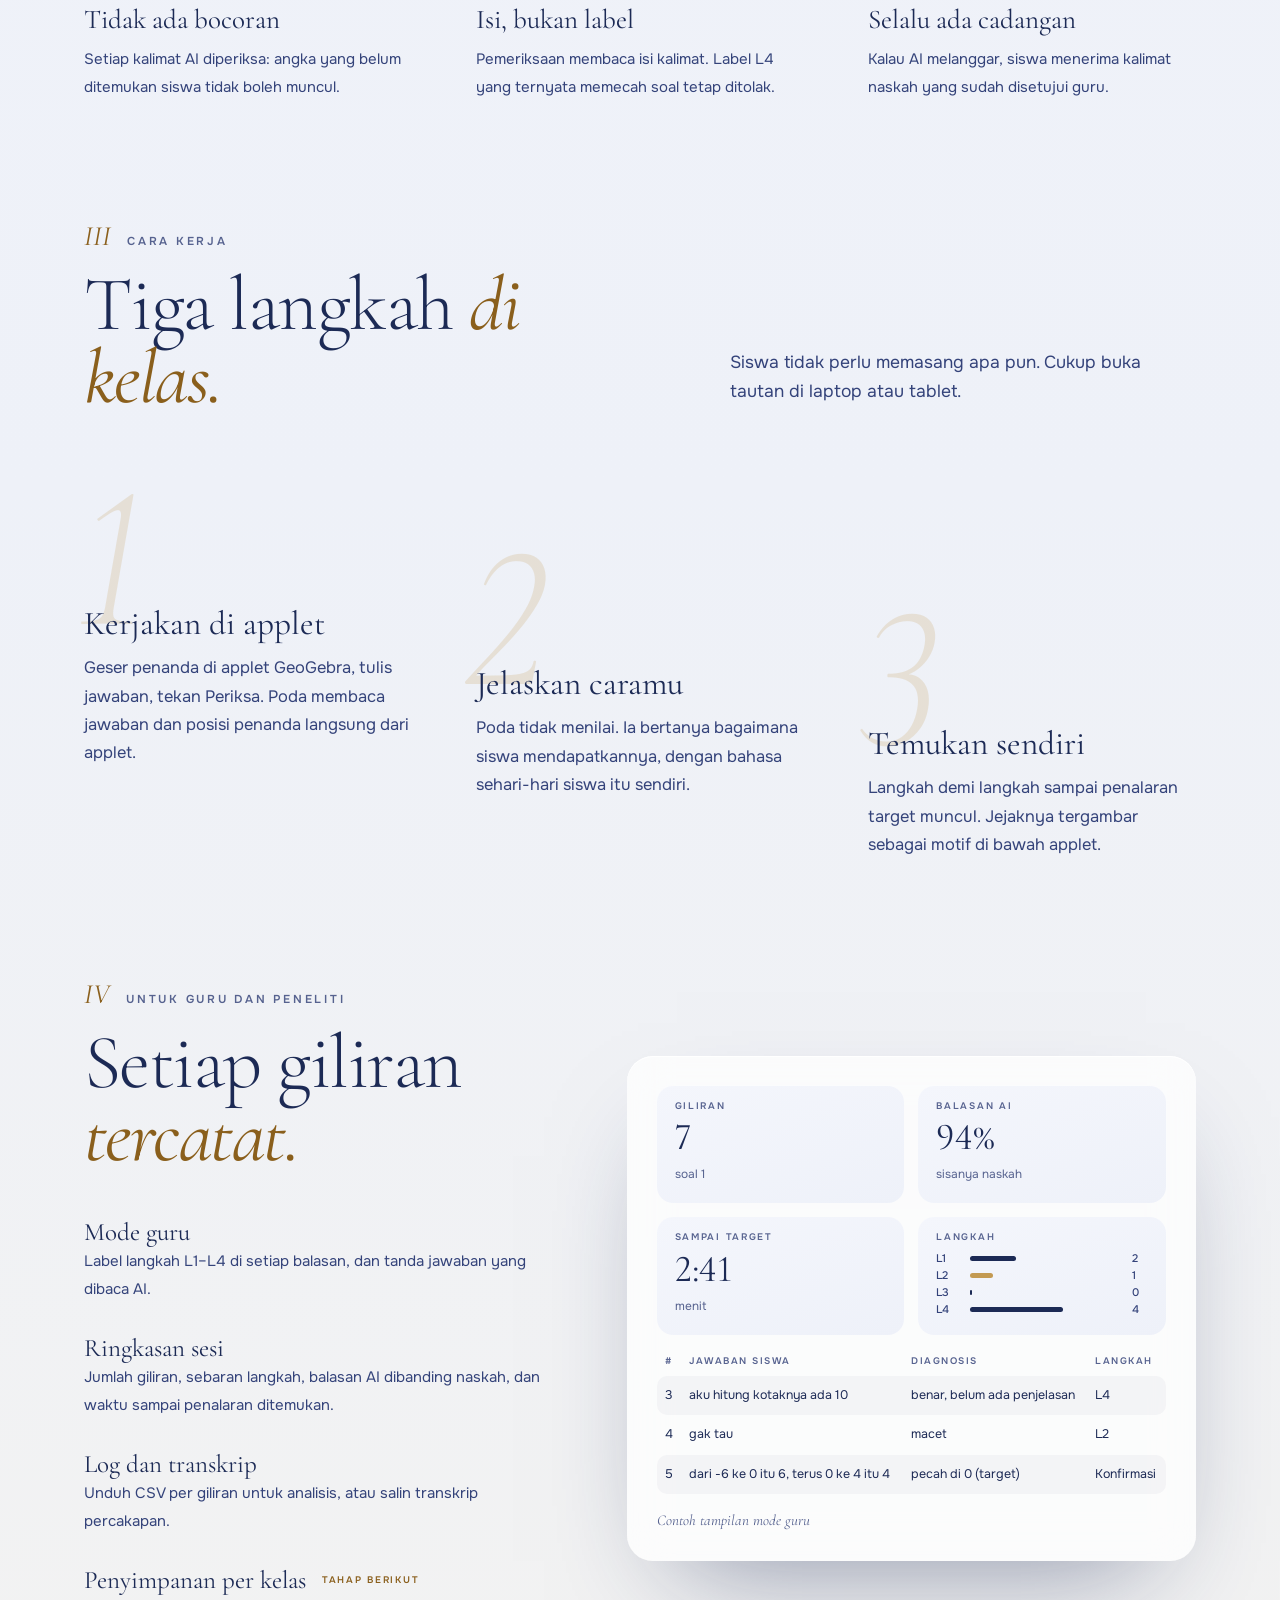
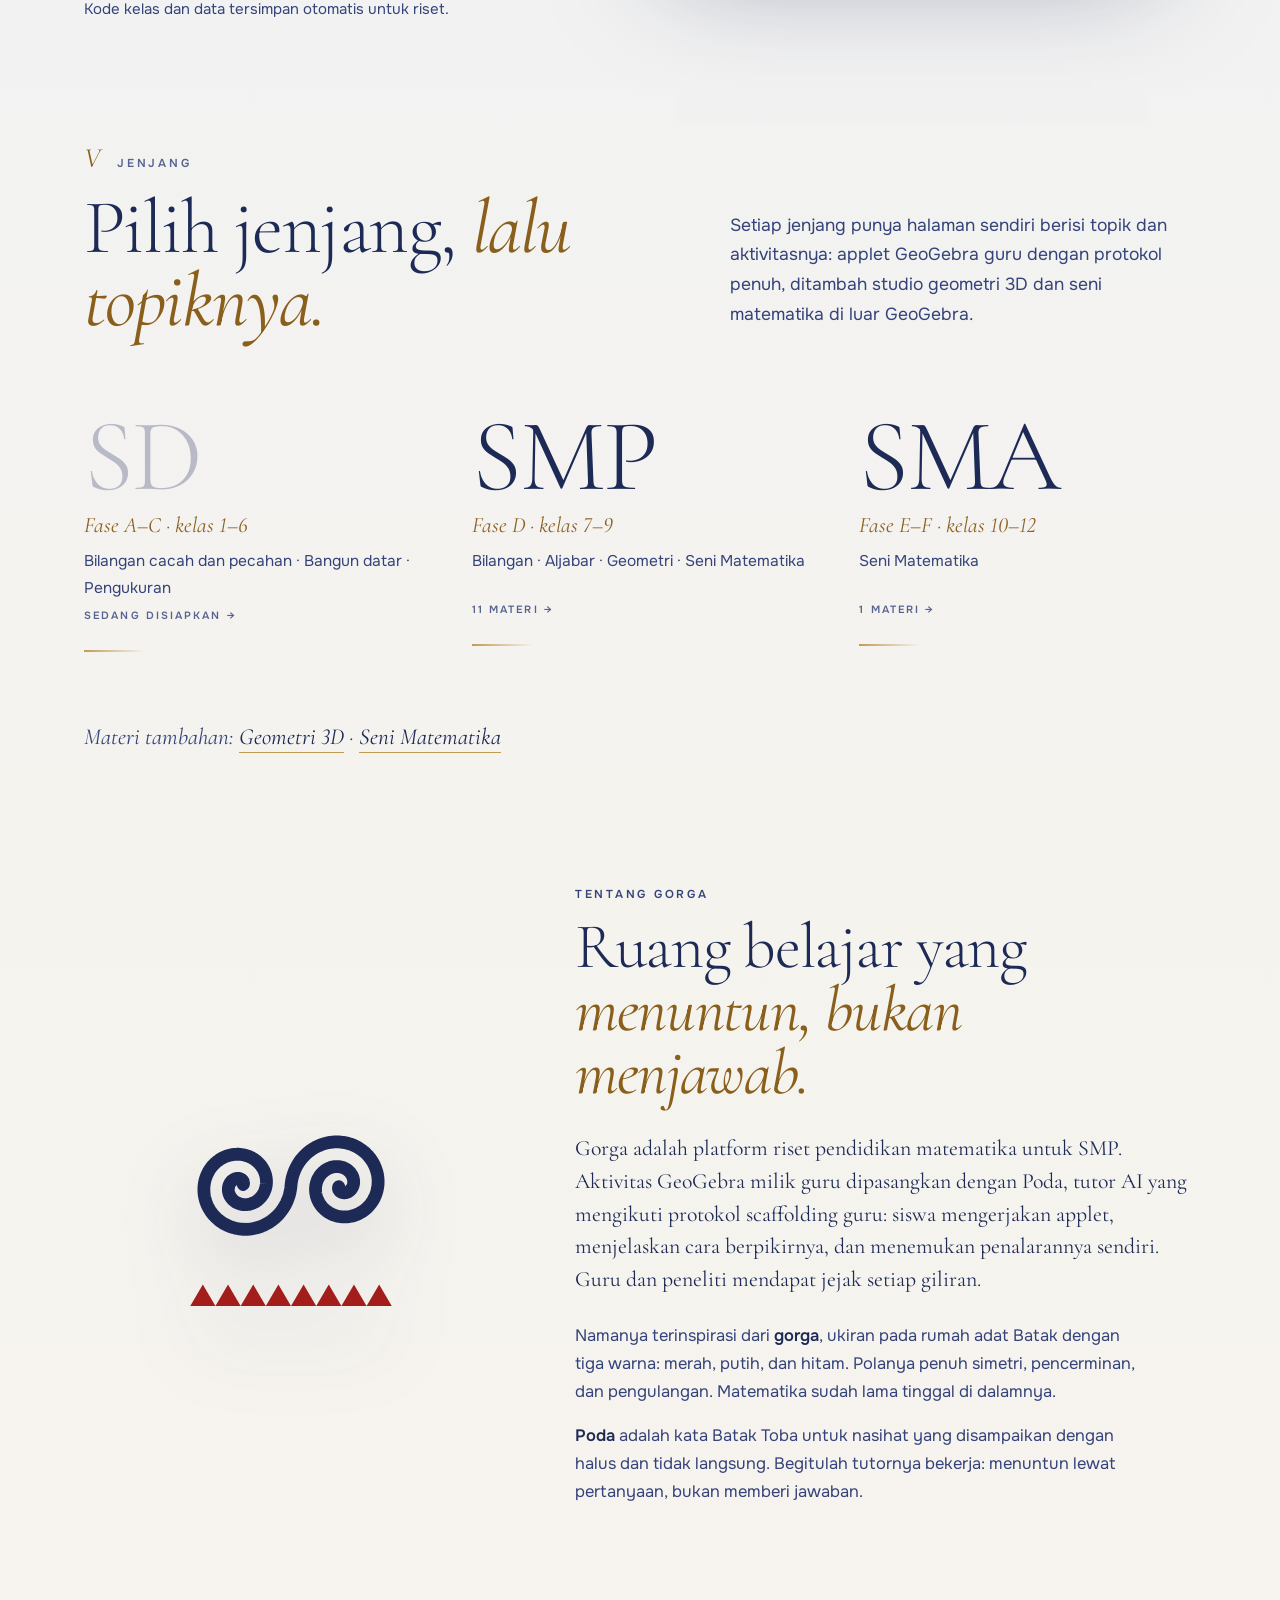
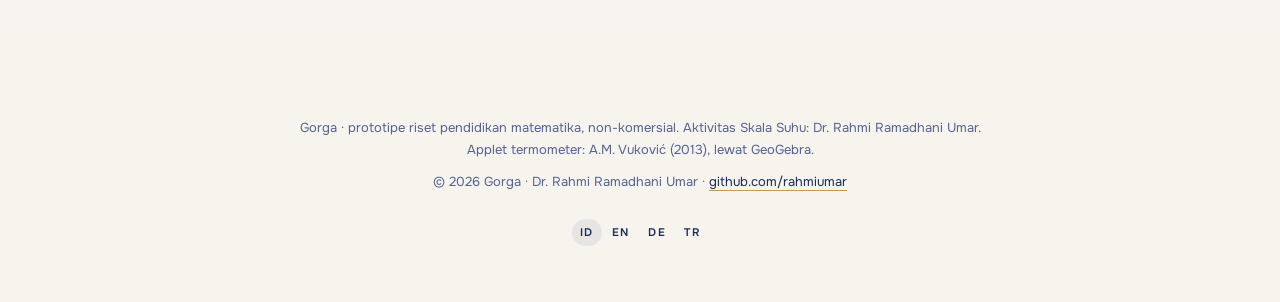
==== commit b788040b: "Levels (SD/SMP/SMA) with topic pages from one catalog; 3D geometry studio; math art: pictures built " ====
--- a/index.html
+++ b/index.html
@@ -28,7 +28,7 @@
   <header class="top">
     <a class="mark" href="./" aria-label="Gorga, beranda"><img src="assets/logo-nila.svg" alt="" width="34" height="34"><span>gorga</span></a>
     <nav aria-label="Bagian">
-      <a href="#percakapan">Percakapan</a><a href="#protokol">Protokol</a><a href="#guru">Untuk guru</a><a href="#aktivitas">Aktivitas</a>
+      <a href="#percakapan">Percakapan</a><a href="#protokol">Protokol</a><a href="#guru">Untuk guru</a><a href="#aktivitas">Jenjang</a>
     </nav>
     <div class="end">
       <div class="langs" role="group" aria-label="Language"><a href="./" hreflang="id" lang="id" aria-current="true">ID</a><a href="en/" hreflang="en" lang="en">EN</a><a href="de/" hreflang="de" lang="de">DE</a><a href="tr/" hreflang="tr" lang="tr">TR</a></div>
@@ -122,49 +122,24 @@
 
     <section class="chapter" id="aktivitas">
       <header class="ch-head" data-rv>
-        <p class="kicker"><span class="no">V</span>Aktivitas</p>
-        <h2>Satu jendela <em>untuk tiap topik.</em></h2>
-        <p class="intro">Aktivitas dikelompokkan dalam jendela. Jendela Bilangan berisi tujuh aktivitas aksi iklim milik guru. Setiap applet memakai protokol penuh dengan kartu tugas per soal, mengikuti kerangka scaffolding guru.</p>
+        <p class="kicker"><span class="no">V</span>Jenjang</p>
+        <h2>Pilih jenjang, <em>lalu topiknya.</em></h2>
+        <p class="intro">Setiap jenjang punya halaman sendiri berisi topik dan aktivitasnya: applet GeoGebra guru dengan protokol penuh, ditambah studio geometri 3D dan seni matematika di luar GeoGebra.</p>
       </header>
-      <div class="wins" role="group" aria-label="Jendela topik" data-rv><button type="button" class="win on" data-win="0" aria-pressed="true">Bilangan<small>7 aktivitas</small></button><button type="button" class="win" data-win="1" aria-pressed="false">Geometri<small>menyusul</small></button><button type="button" class="win" data-win="2" aria-pressed="false">Aljabar<small>2 misi</small></button><button type="button" class="win" data-win="3" aria-pressed="false">Data & Statistik<small>menyusul</small></button></div>
-      <div class="win-panel" data-panel="0">
-        <ul class="gallery" data-rv="seq"><li class="act lead-act" style="--i:0">
-            <a class="pic" href="suhu/?lang=id"><img src="assets/covers/a1.jpg" alt="" loading="lazy" width="1200" height="935"><span class="badge live">Protokol penuh · AI</span></a>
-            <div class="cap"><span class="meta">Applet 1 · 9 soal</span><h3>Skala Suhu</h3><p>Membandingkan dan menghitung perubahan suhu melewati 0 °C.</p>
-              <a class="go" href="suhu/?lang=id">Protokol penuh <span aria-hidden="true">→</span></a>
-              <a class="go alt" href="aktivitas/?a=1&amp;lang=id">Soal asli aktivitas (9) <span aria-hidden="true">→</span></a></div>
-          </li><li class="act" style="--i:1">
-            <a class="pic" href="aktivitas/?a=2&amp;lang=id" aria-label="Neraca Karbon"><img src="assets/covers/a2.jpg" alt="" loading="lazy" width="1200" height="750"><span class="badge live">Protokol penuh · AI</span></a>
-            <div class="cap"><span class="meta">Applet 2 · 3 soal</span><h3><a href="aktivitas/?a=2&amp;lang=id">Neraca Karbon</a></h3><p>Penjumlahan bilangan bulat dengan balon (naik) dan karung pasir (turun).</p></div>
-          </li><li class="act" style="--i:2">
-            <a class="pic" href="aktivitas/?a=3&amp;lang=id" aria-label="Permukaan Laut"><img src="assets/covers/a3.jpg" alt="" loading="lazy" width="1200" height="750"><span class="badge live">Protokol penuh · AI</span></a>
-            <div class="cap"><span class="meta">Applet 3 · 7 soal</span><h3><a href="aktivitas/?a=3&amp;lang=id">Permukaan Laut</a></h3><p>Bilangan positif dan negatif untuk posisi di atas dan di bawah permukaan laut.</p></div>
-          </li><li class="act" style="--i:3">
-            <a class="pic" href="aktivitas/?a=4&amp;lang=id" aria-label="Transportasi Ramah Lingkungan"><img src="assets/covers/a4.jpg" alt="" loading="lazy" width="1200" height="750"><span class="badge live">Protokol penuh · AI</span></a>
-            <div class="cap"><span class="meta">Applet 4 · 5 soal</span><h3><a href="aktivitas/?a=4&amp;lang=id">Transportasi Ramah Lingkungan</a></h3><p>Perkalian bilangan bulat lewat arah, kecepatan, dan waktu berjalan kaki.</p></div>
-          </li><li class="act" style="--i:4">
-            <a class="pic" href="aktivitas/?a=5&amp;lang=id" aria-label="Pola untuk Keputusan Berkelanjutan"><img src="assets/covers/a5.jpg" alt="" loading="lazy" width="1200" height="750"><span class="badge live">Protokol penuh · AI</span></a>
-            <div class="cap"><span class="meta">Applet 5 · 5 soal</span><h3><a href="aktivitas/?a=5&amp;lang=id">Pola untuk Keputusan Berkelanjutan</a></h3><p>Pola perkalian dan pembagian bilangan bulat positif dan negatif.</p></div>
-          </li><li class="act" style="--i:5">
-            <a class="pic" href="aktivitas/?a=6&amp;lang=id" aria-label="Perencanaan Reboisasi"><img src="assets/covers/a6.jpg" alt="" loading="lazy" width="1200" height="750"><span class="badge live">Protokol penuh · AI</span></a>
-            <div class="cap"><span class="meta">Applet 6 · 4 soal</span><h3><a href="aktivitas/?a=6&amp;lang=id">Perencanaan Reboisasi</a></h3><p>Pembagian pecahan untuk merencanakan bibit pohon.</p></div>
-          </li><li class="act" style="--i:6">
-            <a class="pic" href="aktivitas/?a=7&amp;lang=id" aria-label="Mengestimasi Emisi Karbon"><img src="assets/covers/a7.jpg" alt="" loading="lazy" width="1200" height="750"><span class="badge live">Protokol penuh · AI</span></a>
-            <div class="cap"><span class="meta">Applet 7 · 2 soal</span><h3><a href="aktivitas/?a=7&amp;lang=id">Mengestimasi Emisi Karbon</a></h3><p>Estimasi perkalian desimal dengan pembulatan dan model luas.</p></div>
-          </li></ul>
-        <p class="next-note">Jendela berikutnya: <b>Geometri</b> dan <b>Data &amp; Statistik</b>. Disusun bersama guru di tahap berikutnya.</p>
-      </div>
-      <div class="win-panel" data-panel="2" hidden>
-        <ul class="gallery gallery-two" data-rv="seq"><li class="act" style="--i:0">
-            <a class="pic" href="aktivitas/?a=8&amp;lang=id" aria-label="Temukan Pola, Kenali Ekspresi!"><img src="assets/covers/a8.jpg" alt="" loading="lazy" width="1200" height="750"><span class="badge live">Protokol penuh · AI</span></a>
-            <div class="cap"><span class="meta">Misi 1 · 4 soal</span><h3><a href="aktivitas/?a=8&amp;lang=id">Temukan Pola, Kenali Ekspresi!</a></h3><p>Air cuci tangan per siswa: dari pola di tabel menuju ekspresi 3x.</p></div>
-          </li><li class="act" style="--i:1">
-            <a class="pic" href="aktivitas/?a=9&amp;lang=id" aria-label="Menjaga Bumi"><img src="assets/covers/a9.jpg" alt="" loading="lazy" width="1200" height="750"><span class="badge live">Protokol penuh · AI</span></a>
-            <div class="cap"><span class="meta">Misi 2 · 6 soal</span><h3><a href="aktivitas/?a=9&amp;lang=id">Menjaga Bumi</a></h3><p>Ekspresi W = 3x + 5y + 20 dalam tiga misi SDGs: air, energi, dan iklim.</p></div>
-          </li></ul>
-        <p class="next-note">Setiap misi punya versi laptop dan versi HP; halaman memilih yang cocok dengan layarmu.</p>
-      </div>
-      <div class="win-panel" data-panel="soon" hidden><p class="soon-note">Jendela ini sudah disiapkan untuk tahap berikutnya. Aktivitasnya disusun bersama guru.</p></div>
+      <ol class="levels" data-rv="seq"><li style="--i:0"><a class="level later" href="jenjang/?j=sd&amp;lang=id">
+            <span class="lv-name">SD</span>
+            <span class="lv-phase">Fase A–C · kelas 1–6</span>
+            <span class="lv-topics">Bilangan cacah dan pecahan · Bangun datar · Pengukuran</span>
+            <span class="lv-count">sedang disiapkan <span aria-hidden="true">→</span></span></a></li><li style="--i:1"><a class="level" href="jenjang/?j=smp&amp;lang=id">
+            <span class="lv-name">SMP</span>
+            <span class="lv-phase">Fase D · kelas 7–9</span>
+            <span class="lv-topics">Bilangan · Aljabar · Geometri · Seni Matematika</span>
+            <span class="lv-count">11 materi <span aria-hidden="true">→</span></span></a></li><li style="--i:2"><a class="level" href="jenjang/?j=sma&amp;lang=id">
+            <span class="lv-name">SMA</span>
+            <span class="lv-phase">Fase E–F · kelas 10–12</span>
+            <span class="lv-topics">Seni Matematika</span>
+            <span class="lv-count">1 materi <span aria-hidden="true">→</span></span></a></li></ol>
+      <p class="extra-links" data-rv>Materi tambahan: <a href="geometri/?lang=id">Geometri 3D</a> · <a href="seni/?lang=id">Seni Matematika</a></p>
     </section>
 
     <section class="chapter name">
@@ -187,12 +162,6 @@
 
   <script>
     try { localStorage.setItem("gorga-lang", "id"); } catch (e) {}
-    document.querySelector(".wins").addEventListener("click", function (e) {
-      var b = e.target.closest(".win"); if (!b) return;
-      document.querySelectorAll(".win").forEach(function (x) { x.classList.toggle("on", x === b); x.setAttribute("aria-pressed", x === b); });
-      var w = b.dataset.win, has = !!document.querySelector('[data-panel="' + w + '"]');
-      document.querySelectorAll(".win-panel").forEach(function (p) { p.hidden = has ? p.dataset.panel !== w : p.dataset.panel !== "soon"; });
-    });
   </script>
   <script src="assets/motif.js"></script>
   <script src="assets/mathfield.js"></script>
--- a/assets/home.css
+++ b/assets/home.css
@@ -306,3 +306,22 @@
 .gallery.gallery-two .act:nth-child(n) { margin-top: 0; }
 .gallery.gallery-two .act:nth-child(2) { margin-top: 60px; }
 @media (max-width: 640px) { .gallery.gallery-two { grid-template-columns: 1fr; } .gallery.gallery-two .act:nth-child(2) { margin-top: 0; } }
+
+/* level index (section V): three large entries, no boxes; a gold rule draws in on hover */
+.levels { list-style: none; padding: 0; margin: 0; display: grid; grid-template-columns: repeat(3, minmax(0, 1fr)); gap: clamp(28px, 4vw, 72px); }
+.level { position: relative; display: grid; gap: 10px; padding: 0 0 30px; text-decoration: none; color: var(--nila); }
+.level::after { content: ""; position: absolute; left: 0; right: 0; bottom: 0; height: 1.5px; background: linear-gradient(90deg, var(--gold-2), rgba(195,154,82,0)); transform: scaleX(.18); transform-origin: left; transition: transform .7s var(--e-out); }
+.level:hover::after, .level:focus-visible::after { transform: scaleX(1); }
+.lv-name { font: 300 clamp(64px, 8vw, 128px)/.9 var(--serif); letter-spacing: -.02em; transition: color .3s ease; }
+.level:hover .lv-name { color: var(--gold); }
+.level.later .lv-name { color: rgba(28,42,85,.28); }
+.lv-phase { font: italic 400 22px/1.2 var(--serif); color: var(--gold); }
+.lv-topics { color: var(--nila-2); font-size: 15.5px; min-height: 3em; }
+.lv-count { font: 600 10.5px/1 var(--sans); letter-spacing: .2em; text-transform: uppercase; color: var(--nila-3); }
+.lv-count span { display: inline-block; transition: transform .3s var(--e-out); }
+.level:hover .lv-count span { transform: translateX(6px); }
+.level:focus-visible { outline: 2px solid var(--gold-2); outline-offset: 8px; border-radius: 8px; }
+.extra-links { margin: 70px 0 0; font: italic 400 clamp(20px, 1.8vw, 26px)/1.4 var(--serif); color: var(--nila-2); }
+.extra-links a { color: var(--nila); text-decoration: none; background: linear-gradient(var(--gold-2), var(--gold-2)) 0 100% / 100% 1px no-repeat; padding-bottom: 2px; }
+.extra-links a:hover { color: var(--gold); }
+@media (max-width: 860px) { .levels { grid-template-columns: 1fr; } .lv-topics { min-height: 0; } }
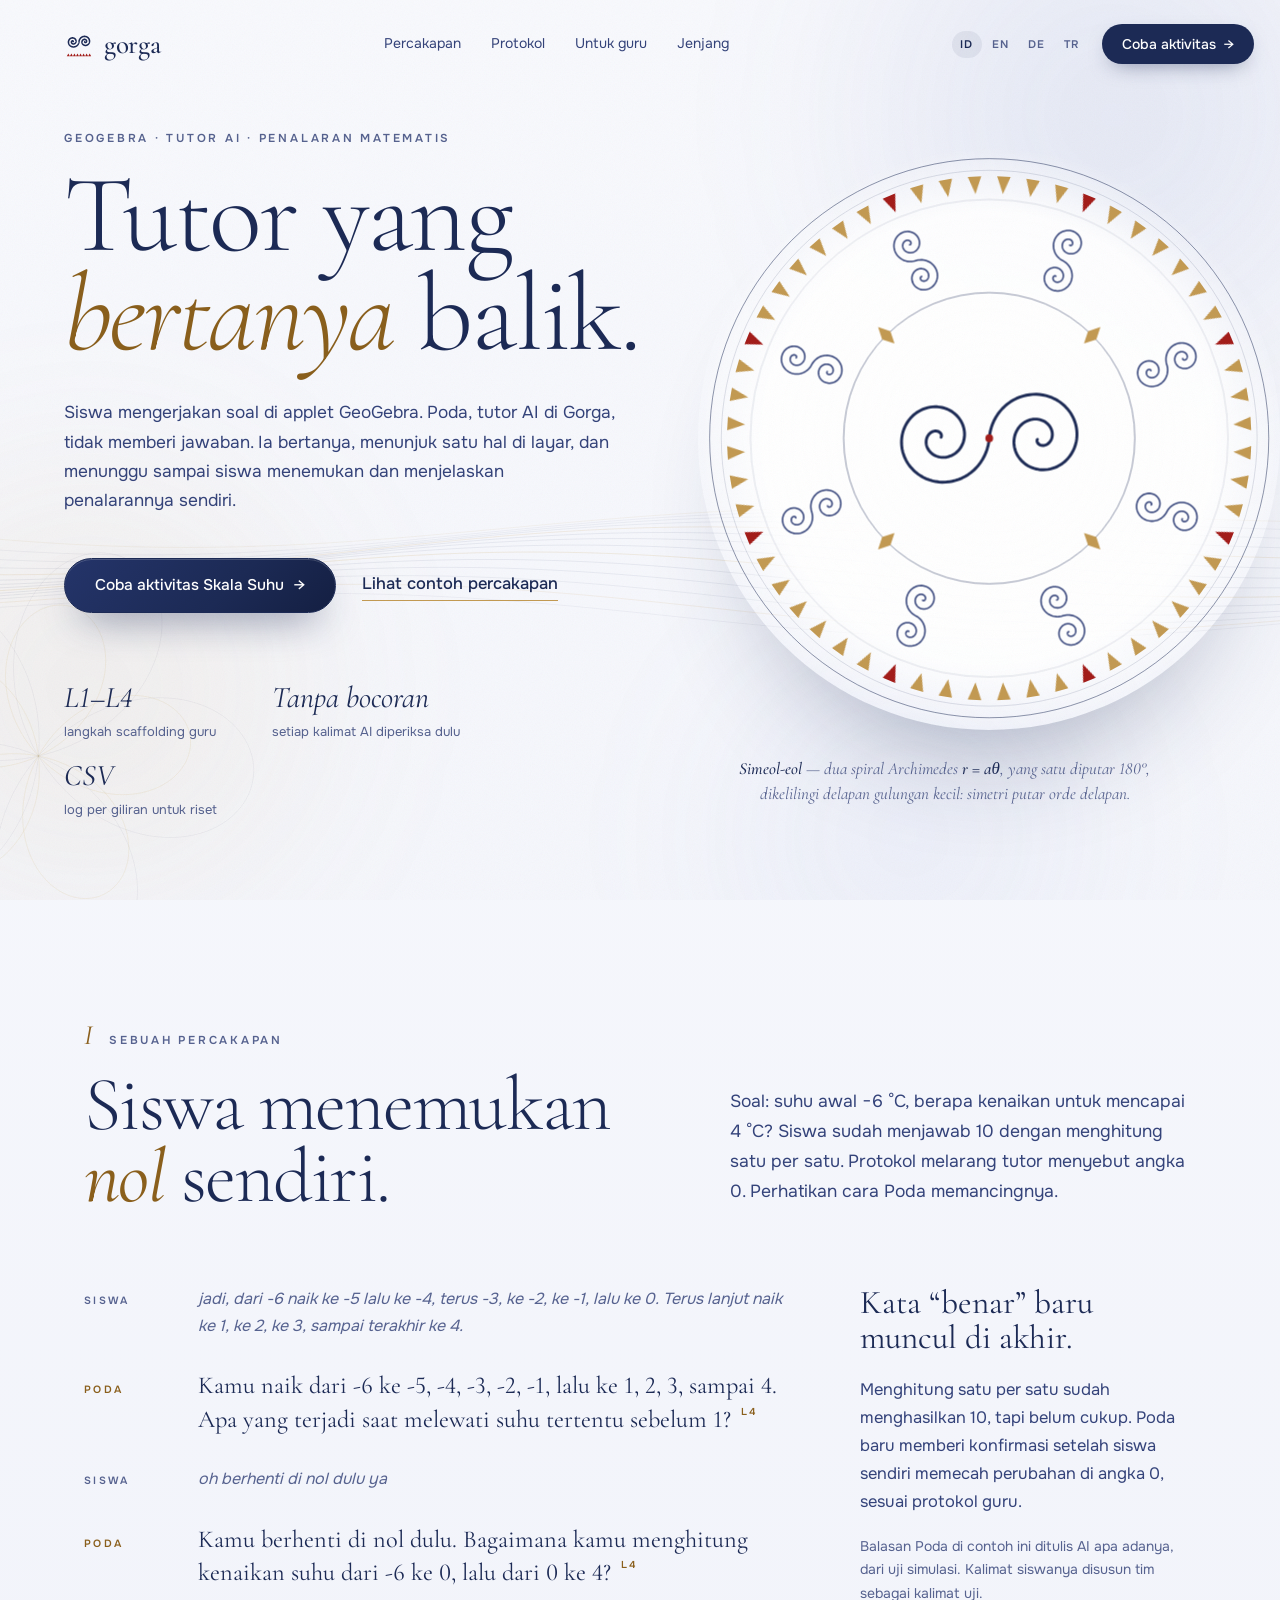
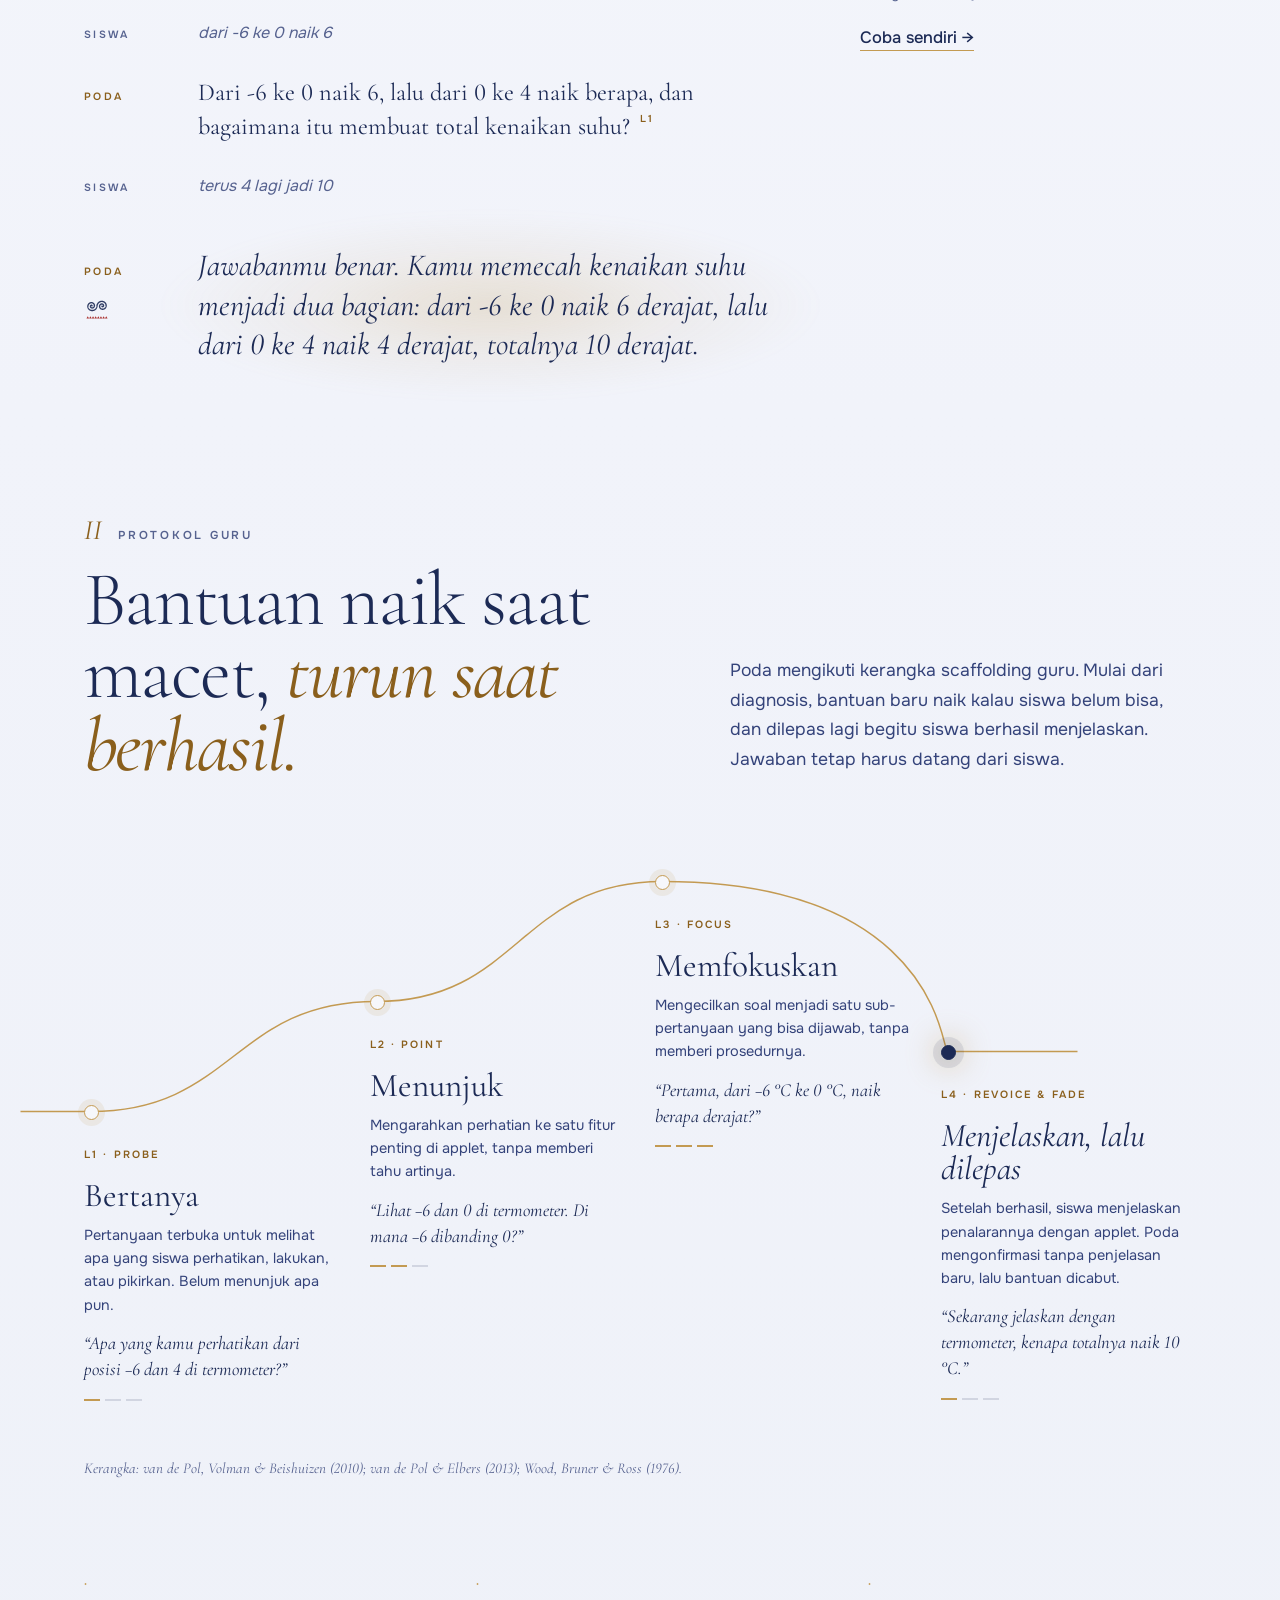
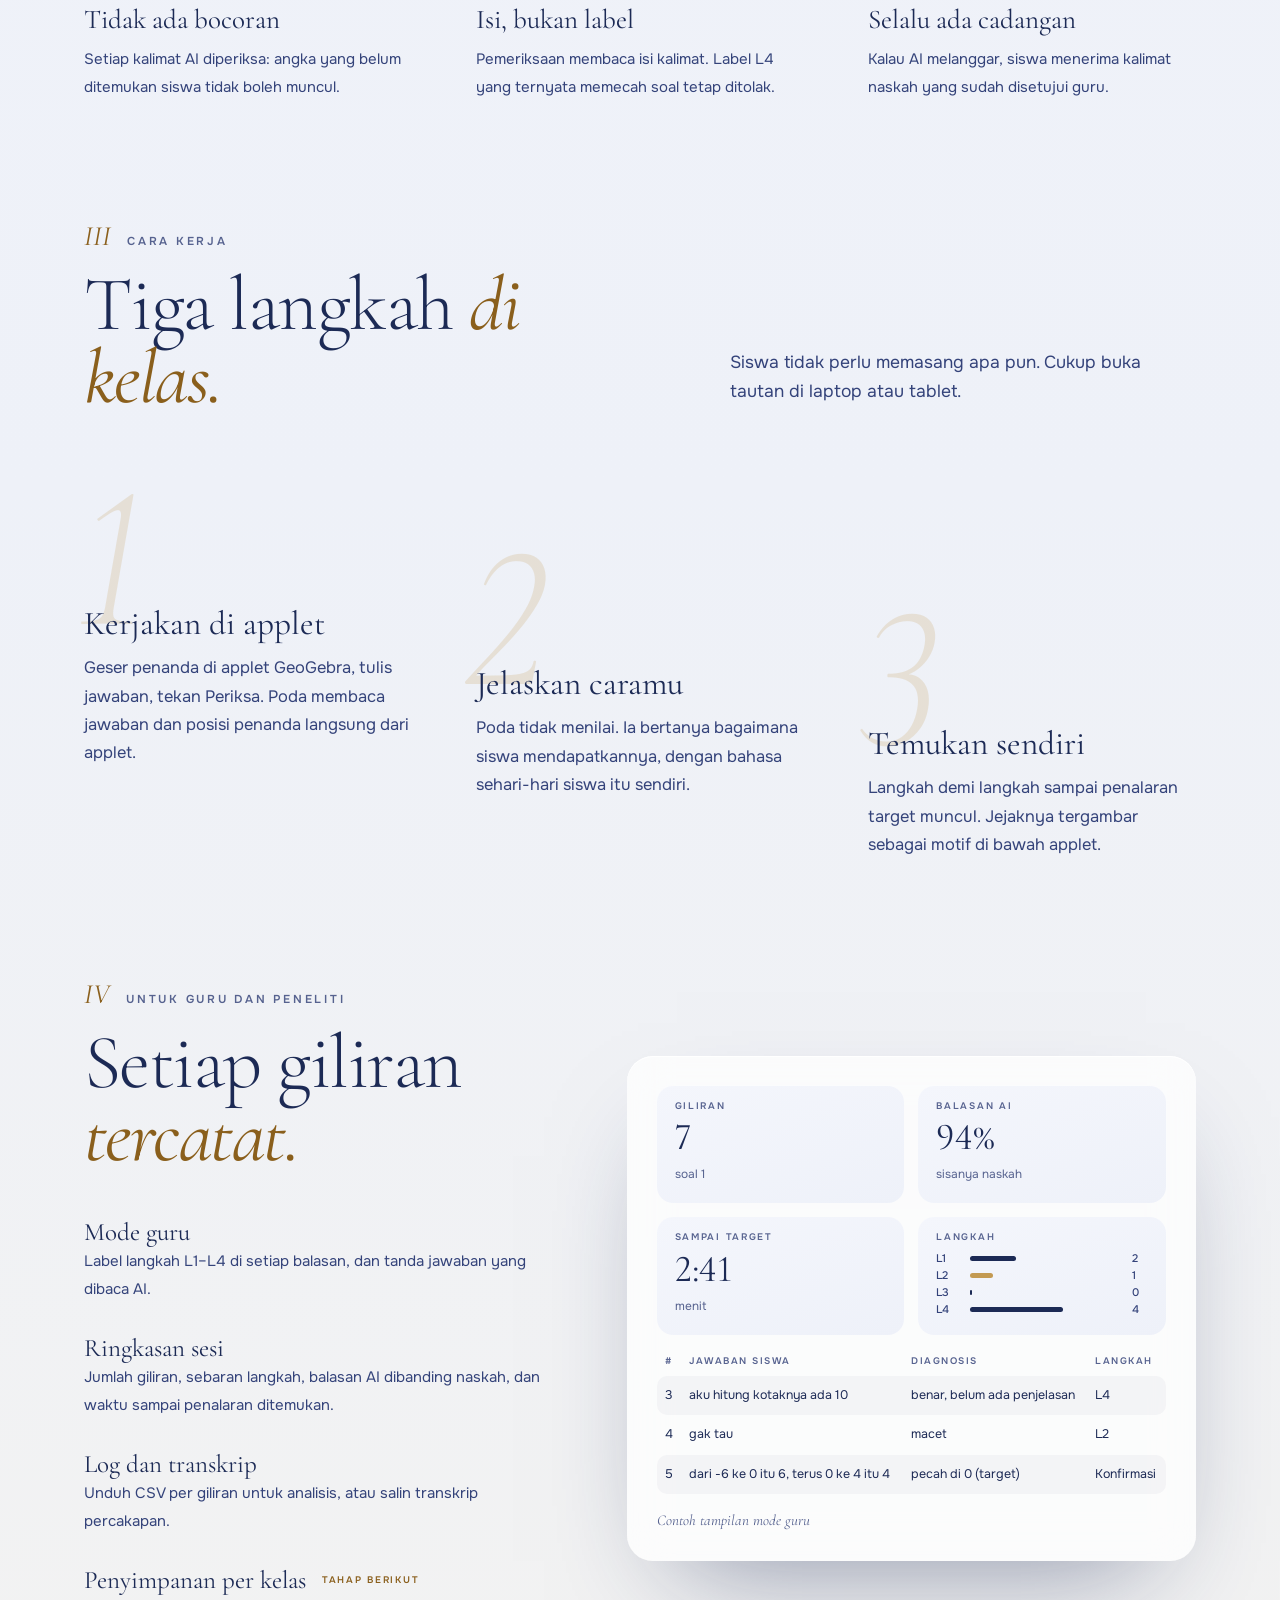
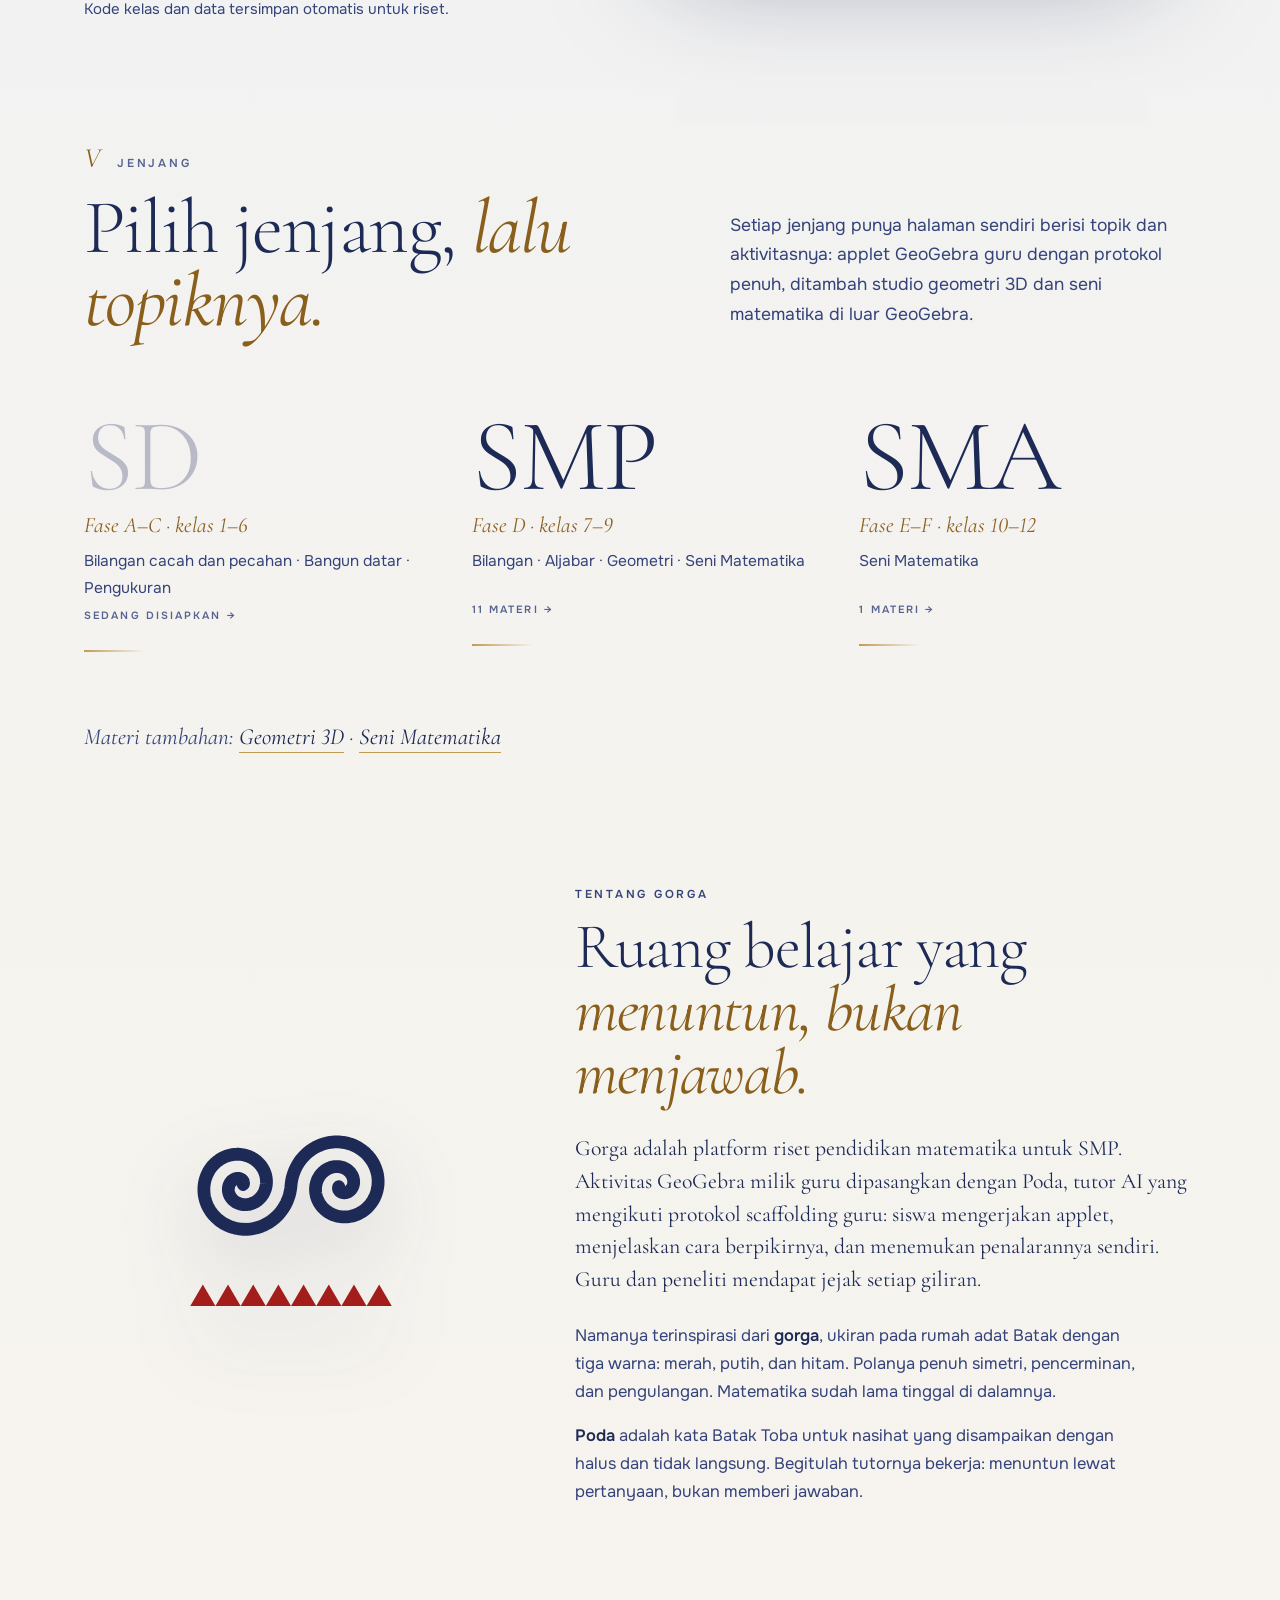
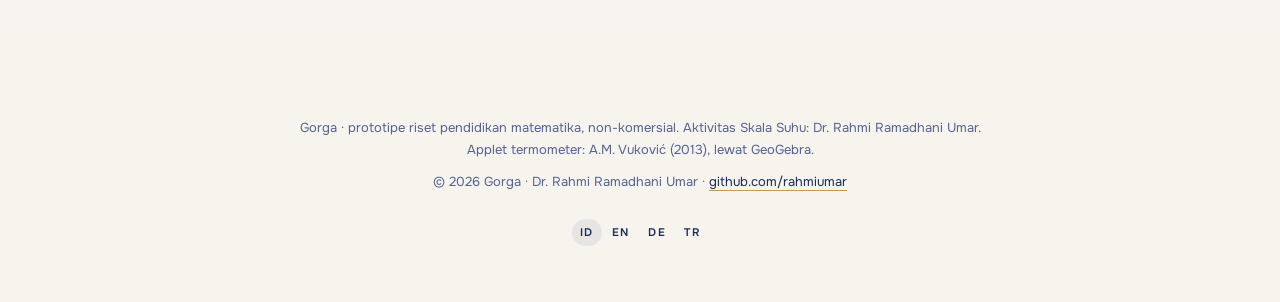
==== commit 4f7d5686: "EN/DE/TR: long level names no longer overlap (smaller size, wrapping), SD plan in DE/TR, decimal poi" ====
--- a/index.html
+++ b/index.html
@@ -127,15 +127,15 @@
         <p class="intro">Setiap jenjang punya halaman sendiri berisi topik dan aktivitasnya: applet GeoGebra guru dengan protokol penuh, ditambah studio geometri 3D dan seni matematika di luar GeoGebra.</p>
       </header>
       <ol class="levels" data-rv="seq"><li style="--i:0"><a class="level later" href="jenjang/?j=sd&amp;lang=id">
-            <span class="lv-name">SD</span>
+            <span class="lv-name" lang="id">SD</span>
             <span class="lv-phase">Fase A–C · kelas 1–6</span>
             <span class="lv-topics">Bilangan cacah dan pecahan · Bangun datar · Pengukuran</span>
             <span class="lv-count">sedang disiapkan <span aria-hidden="true">→</span></span></a></li><li style="--i:1"><a class="level" href="jenjang/?j=smp&amp;lang=id">
-            <span class="lv-name">SMP</span>
+            <span class="lv-name" lang="id">SMP</span>
             <span class="lv-phase">Fase D · kelas 7–9</span>
             <span class="lv-topics">Bilangan · Aljabar · Geometri · Seni Matematika</span>
             <span class="lv-count">11 materi <span aria-hidden="true">→</span></span></a></li><li style="--i:2"><a class="level" href="jenjang/?j=sma&amp;lang=id">
-            <span class="lv-name">SMA</span>
+            <span class="lv-name" lang="id">SMA</span>
             <span class="lv-phase">Fase E–F · kelas 10–12</span>
             <span class="lv-topics">Seni Matematika</span>
             <span class="lv-count">1 materi <span aria-hidden="true">→</span></span></a></li></ol>
--- a/assets/home.css
+++ b/assets/home.css
@@ -325,3 +325,8 @@
 .extra-links a { color: var(--nila); text-decoration: none; background: linear-gradient(var(--gold-2), var(--gold-2)) 0 100% / 100% 1px no-repeat; padding-bottom: 2px; }
 .extra-links a:hover { color: var(--gold); }
 @media (max-width: 860px) { .levels { grid-template-columns: 1fr; } .lv-topics { min-height: 0; } }
+/* level names longer than SD/SMP/SMA (EN, DE, TR) take a smaller size and may wrap */
+.lv-name.long { font-size: clamp(38px, 3.6vw, 60px); line-height: 1; overflow-wrap: anywhere; hyphens: auto; min-height: 2em; display: flex; align-items: flex-end; }
+/* soft glows may spread past the edge; they must never widen the page */
+body.landing, body.landing main, .dialogue { overflow-x: clip; }
+@media (max-width: 560px) { .say.found .txt::before { inset: -24px -14px; } }
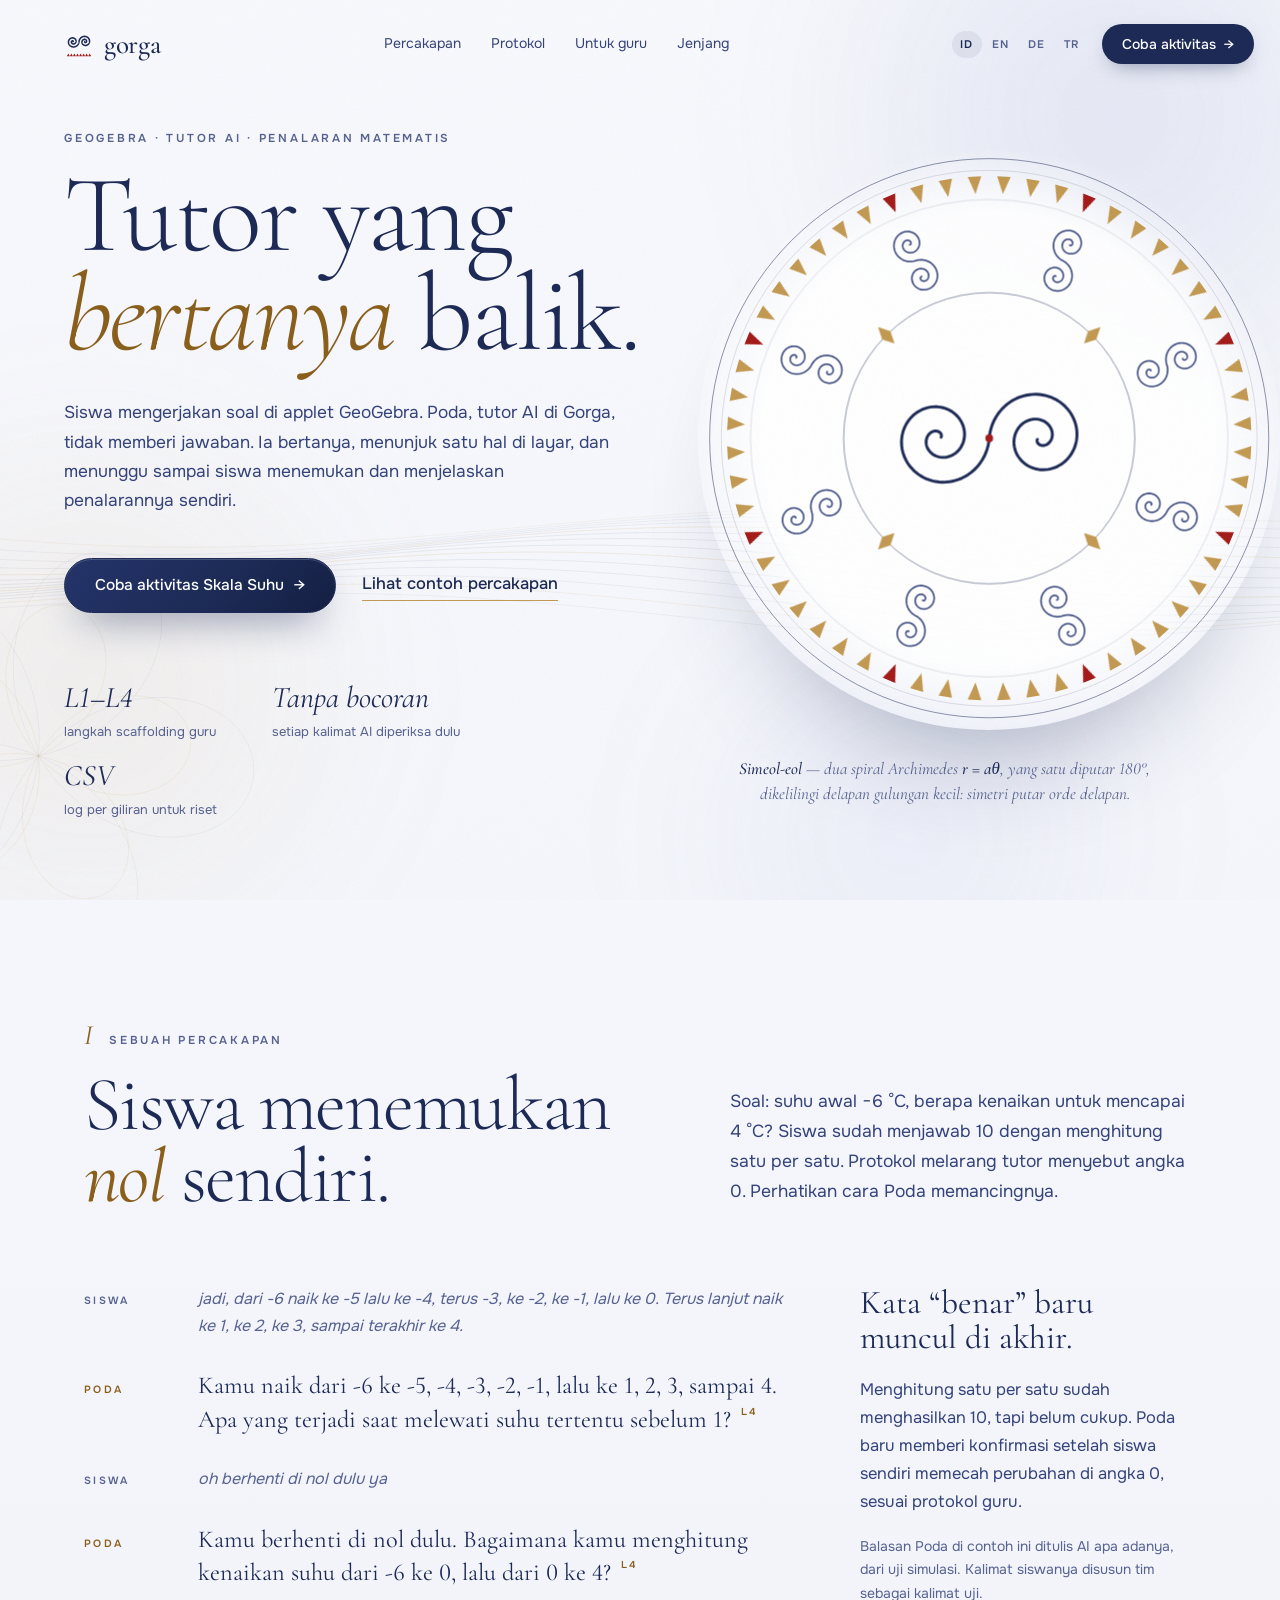
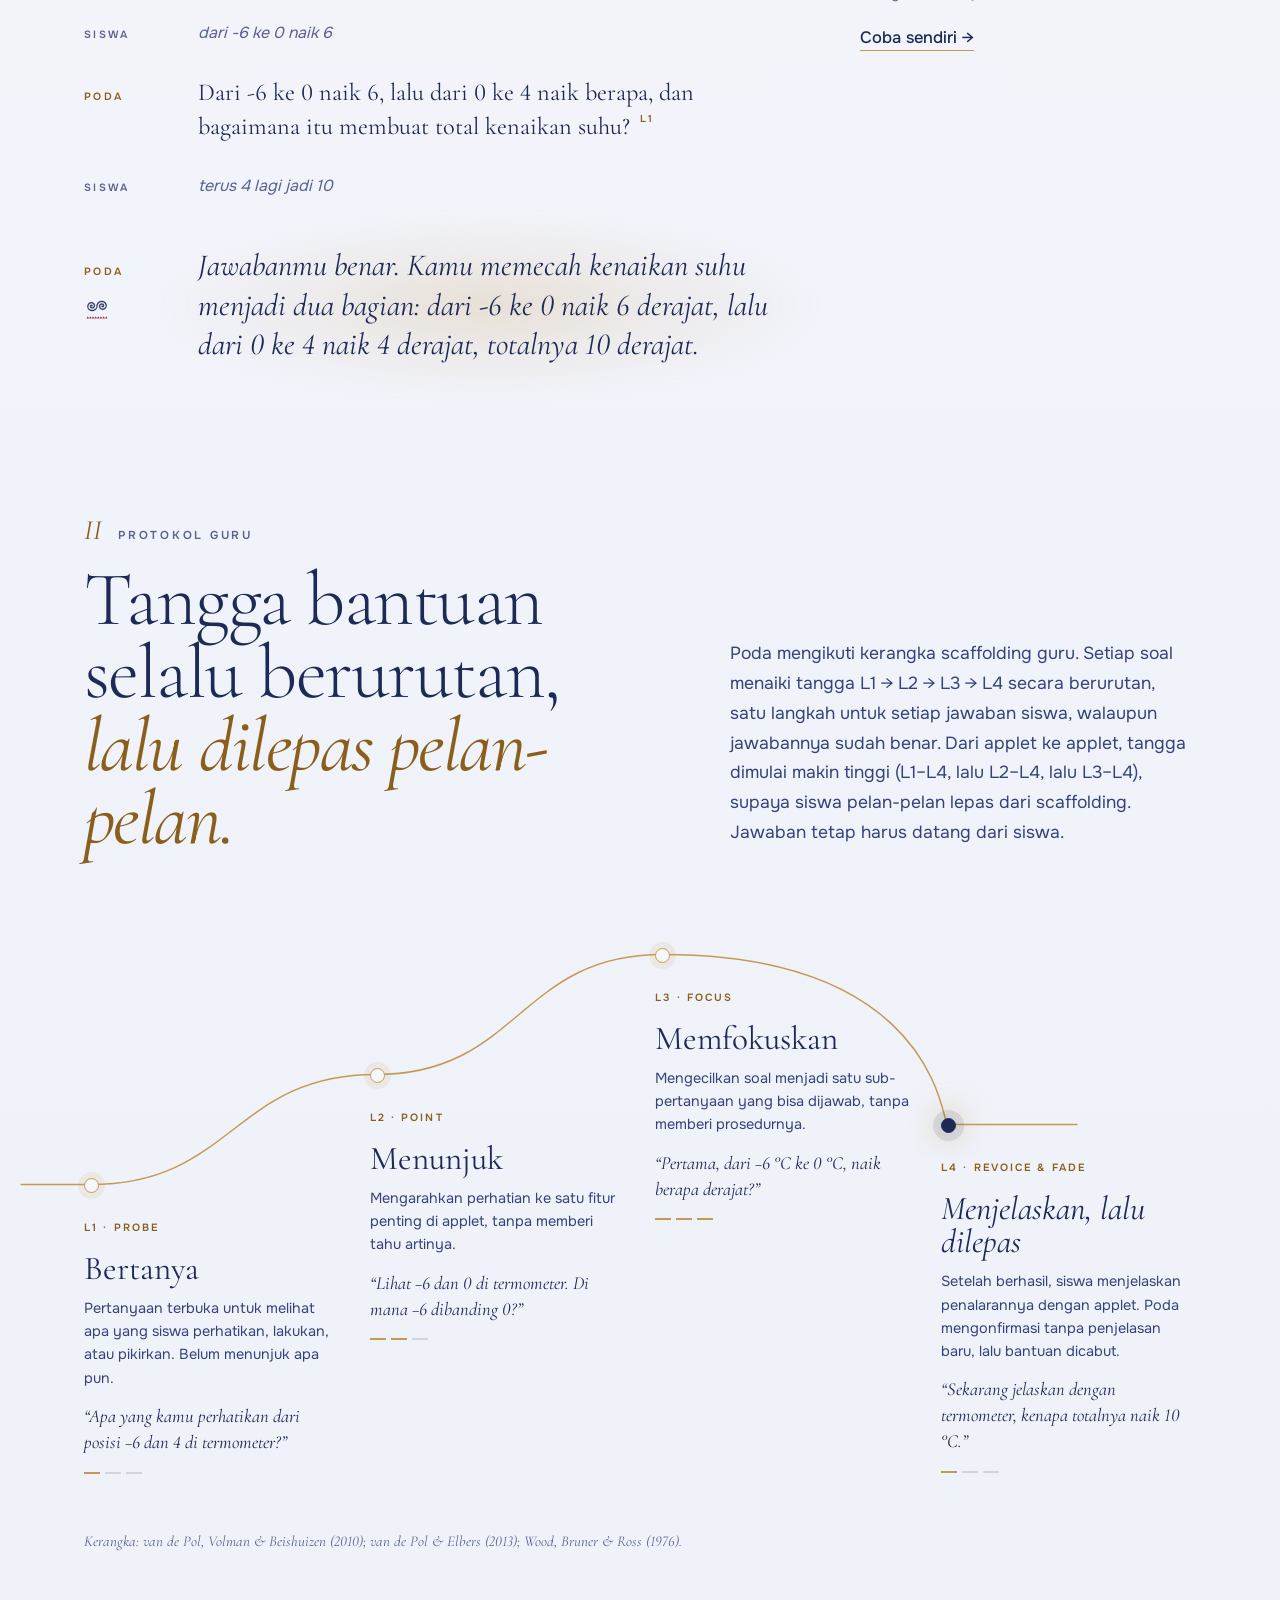
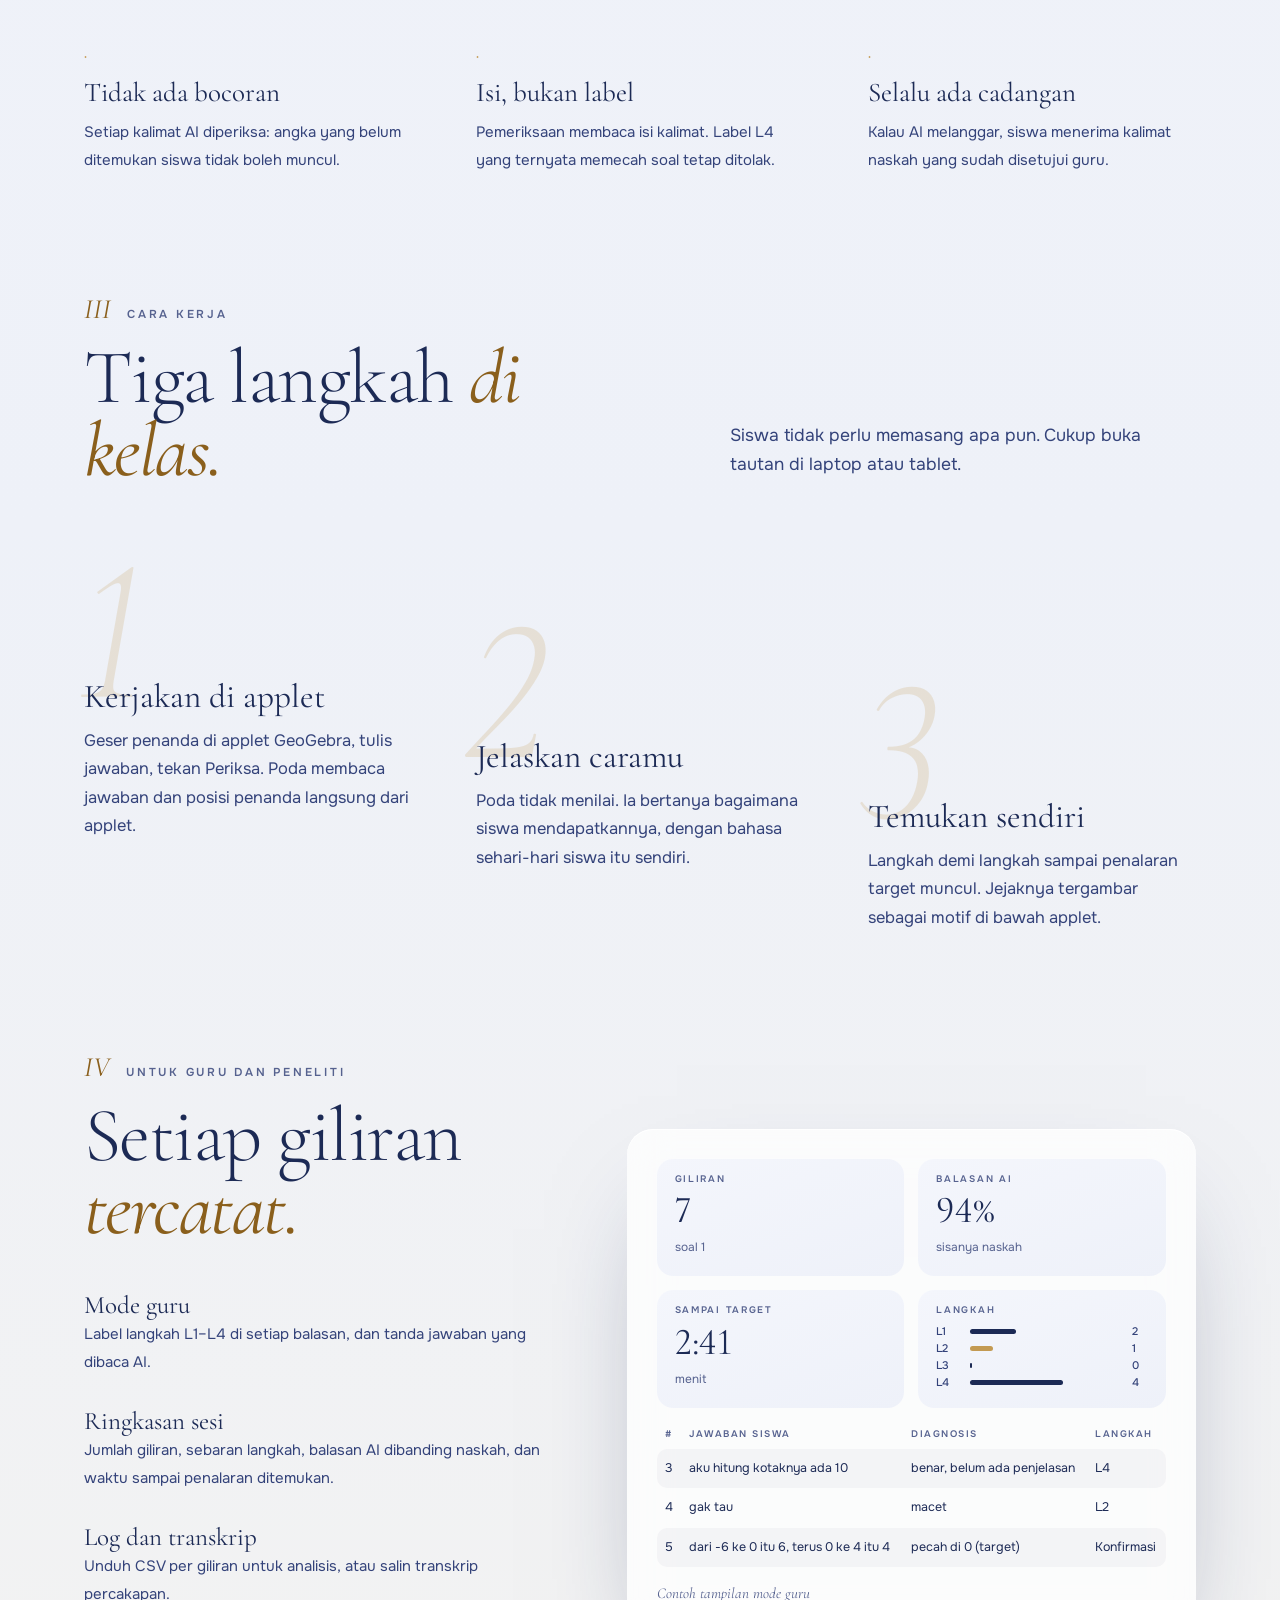
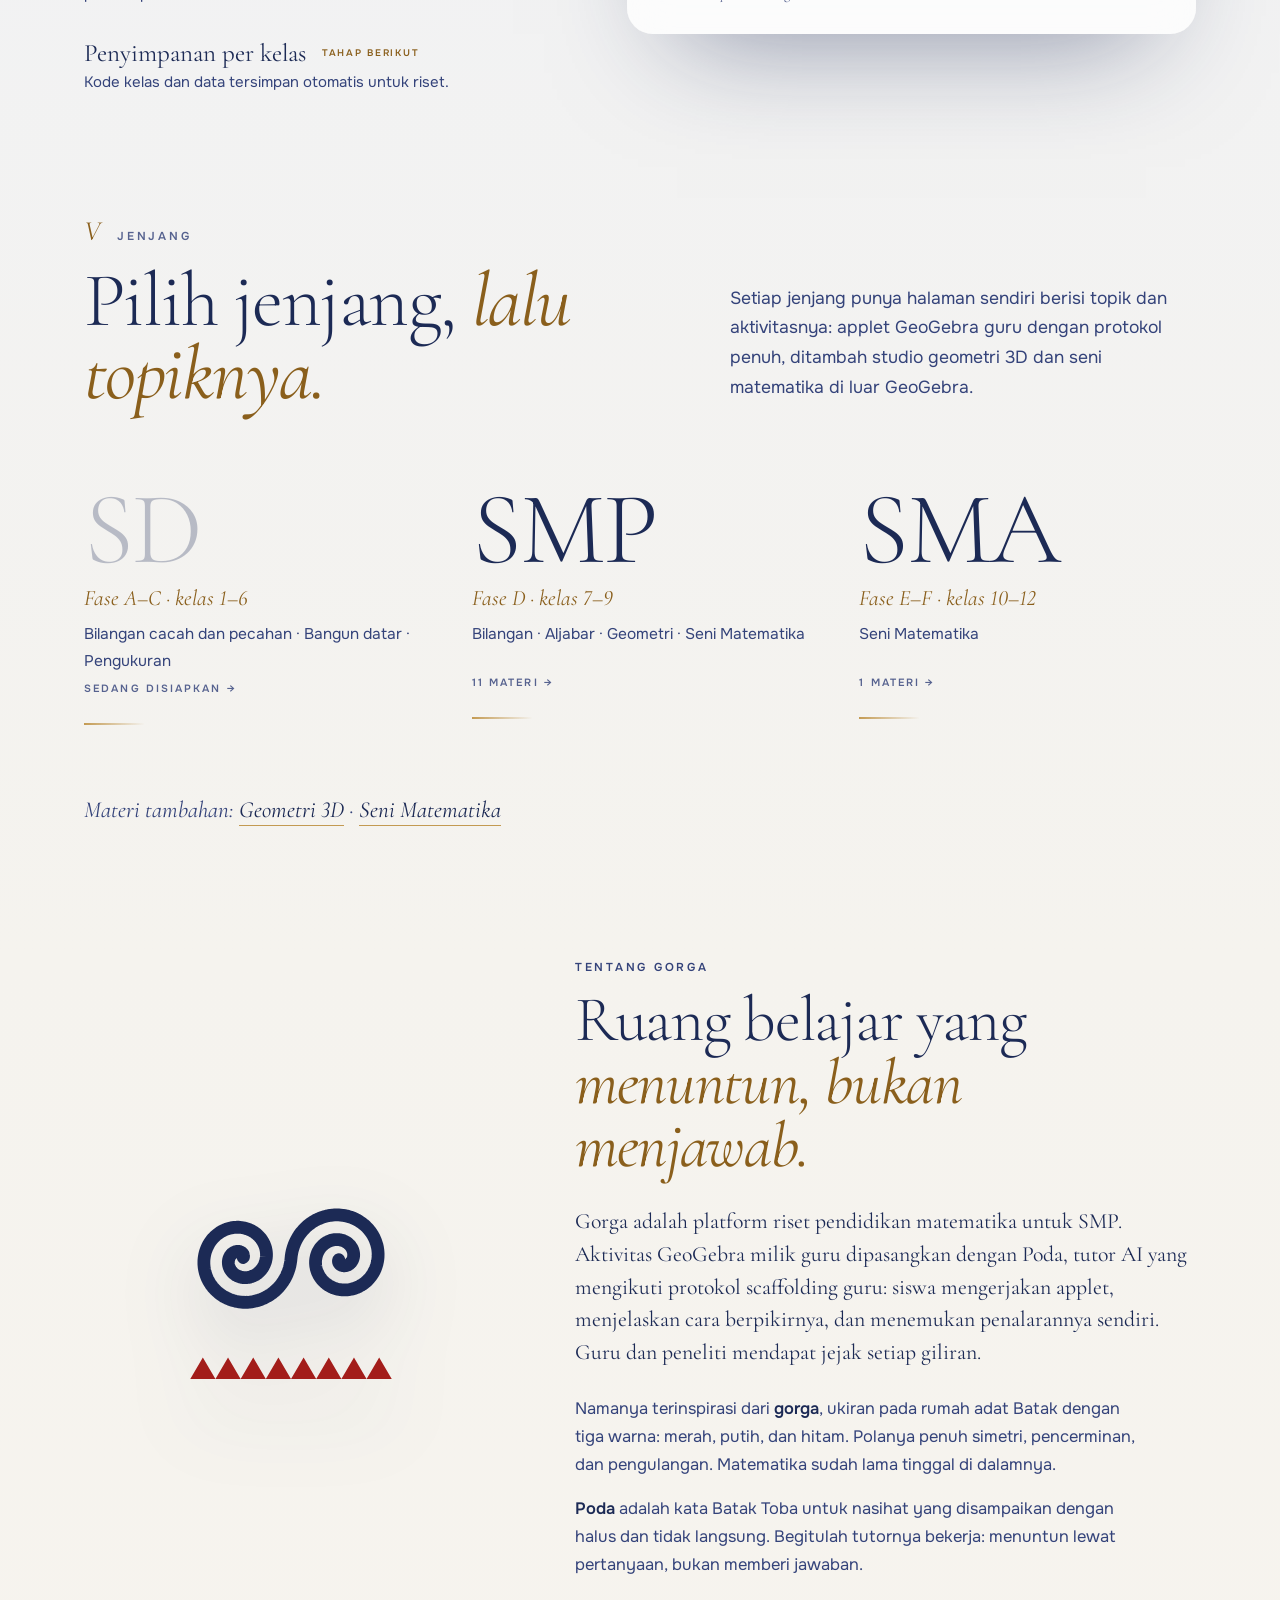
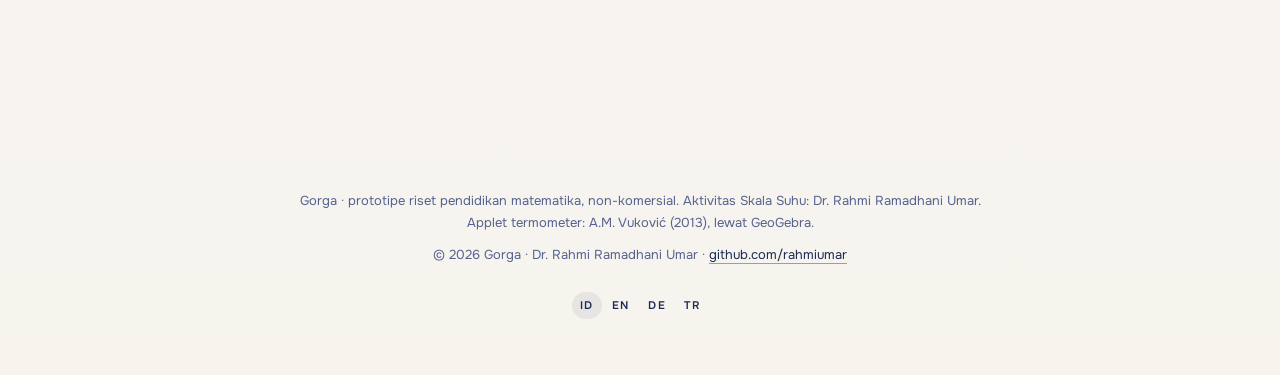
==== commit a9fad019: "Ladder in order: every question climbs L1 -> L2 -> L3 -> L4 one rung per reply, even after a correct" ====
--- a/index.html
+++ b/index.html
@@ -75,8 +75,8 @@
     <section class="chapter" id="protokol">
       <header class="ch-head" data-rv>
         <p class="kicker"><span class="no">II</span>Protokol guru</p>
-        <h2>Bantuan naik saat macet, <em>turun saat berhasil.</em></h2>
-        <p class="intro">Poda mengikuti kerangka scaffolding guru. Mulai dari diagnosis, bantuan baru naik kalau siswa belum bisa, dan dilepas lagi begitu siswa berhasil menjelaskan. Jawaban tetap harus datang dari siswa.</p>
+        <h2>Tangga bantuan selalu berurutan, <em>lalu dilepas pelan-pelan.</em></h2>
+        <p class="intro">Poda mengikuti kerangka scaffolding guru. Setiap soal menaiki tangga L1 → L2 → L3 → L4 secara berurutan, satu langkah untuk setiap jawaban siswa, walaupun jawabannya sudah benar. Dari applet ke applet, tangga dimulai makin tinggi (L1–L4, lalu L2–L4, lalu L3–L4), supaya siswa pelan-pelan lepas dari scaffolding. Jawaban tetap harus datang dari siswa.</p>
       </header>
       <div class="ascent" data-rv="seq">
         <svg class="path" aria-hidden="true"><path pathLength="1"/></svg>
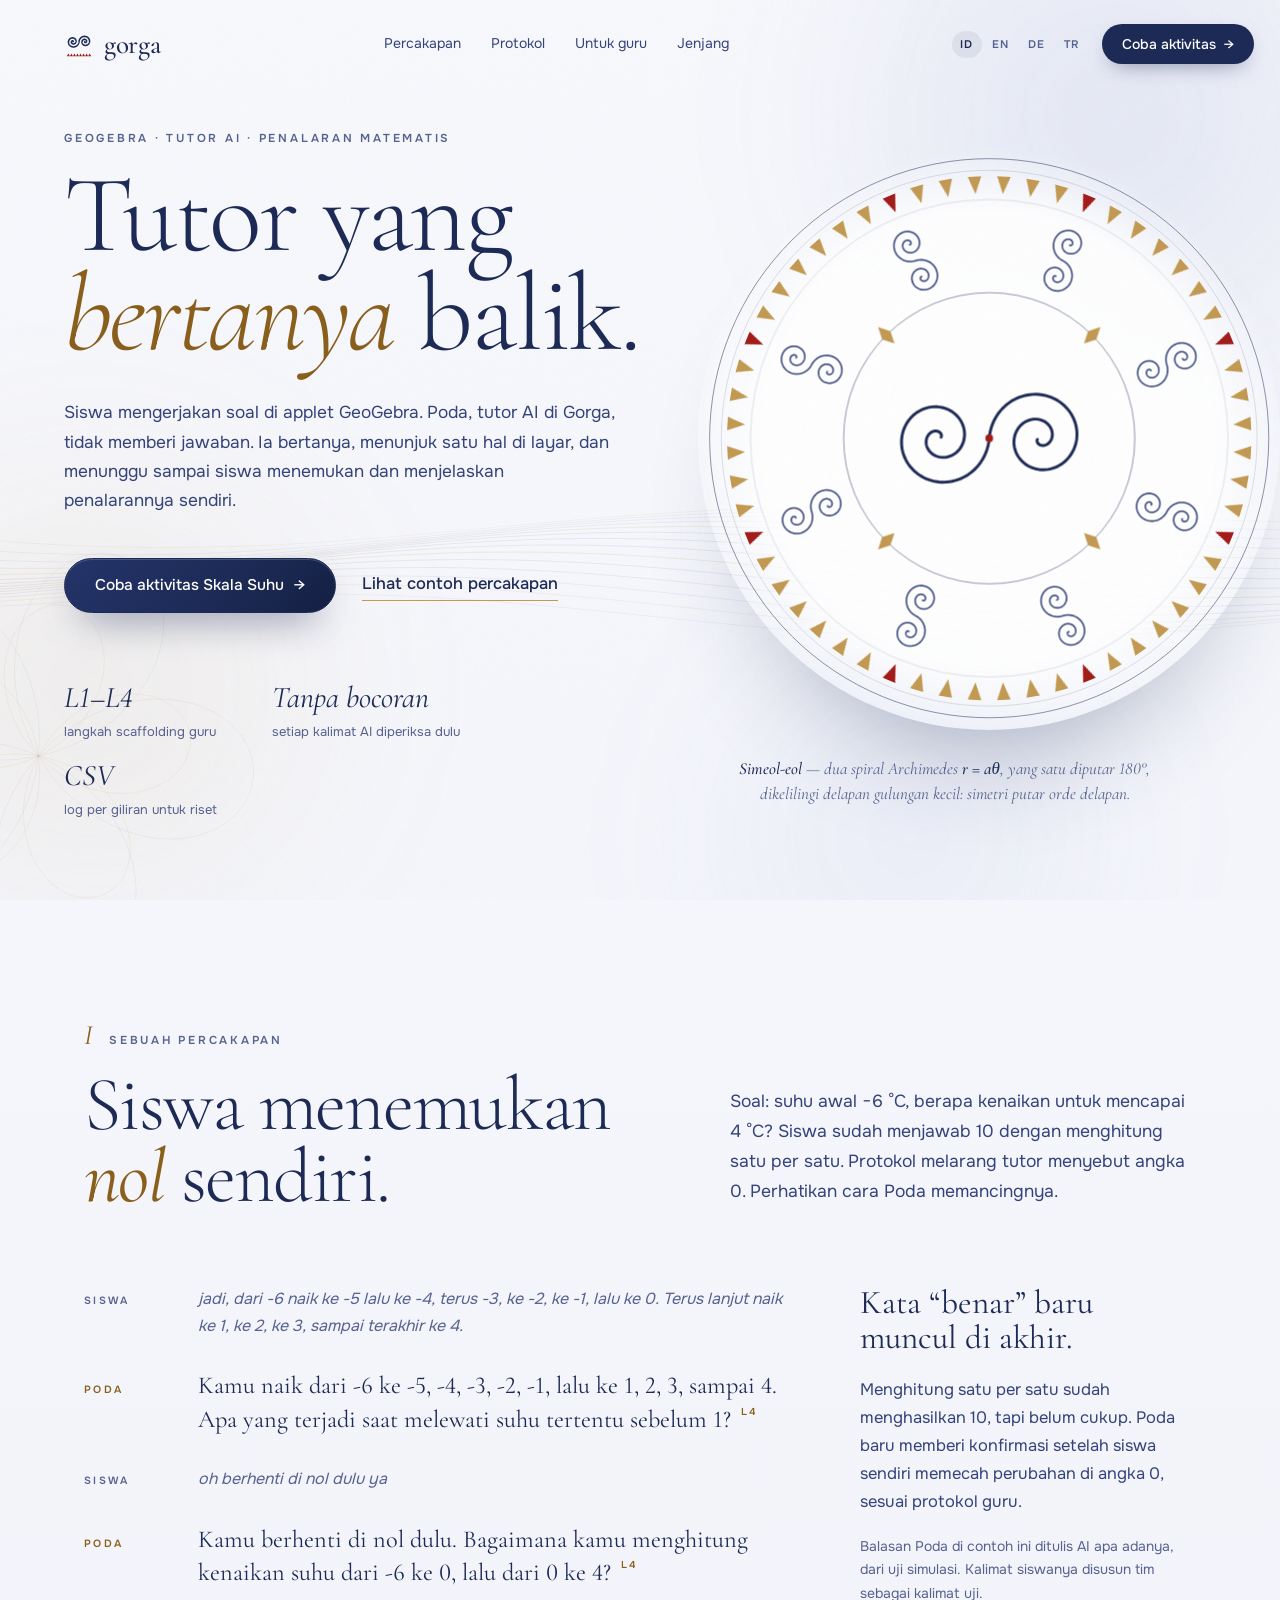
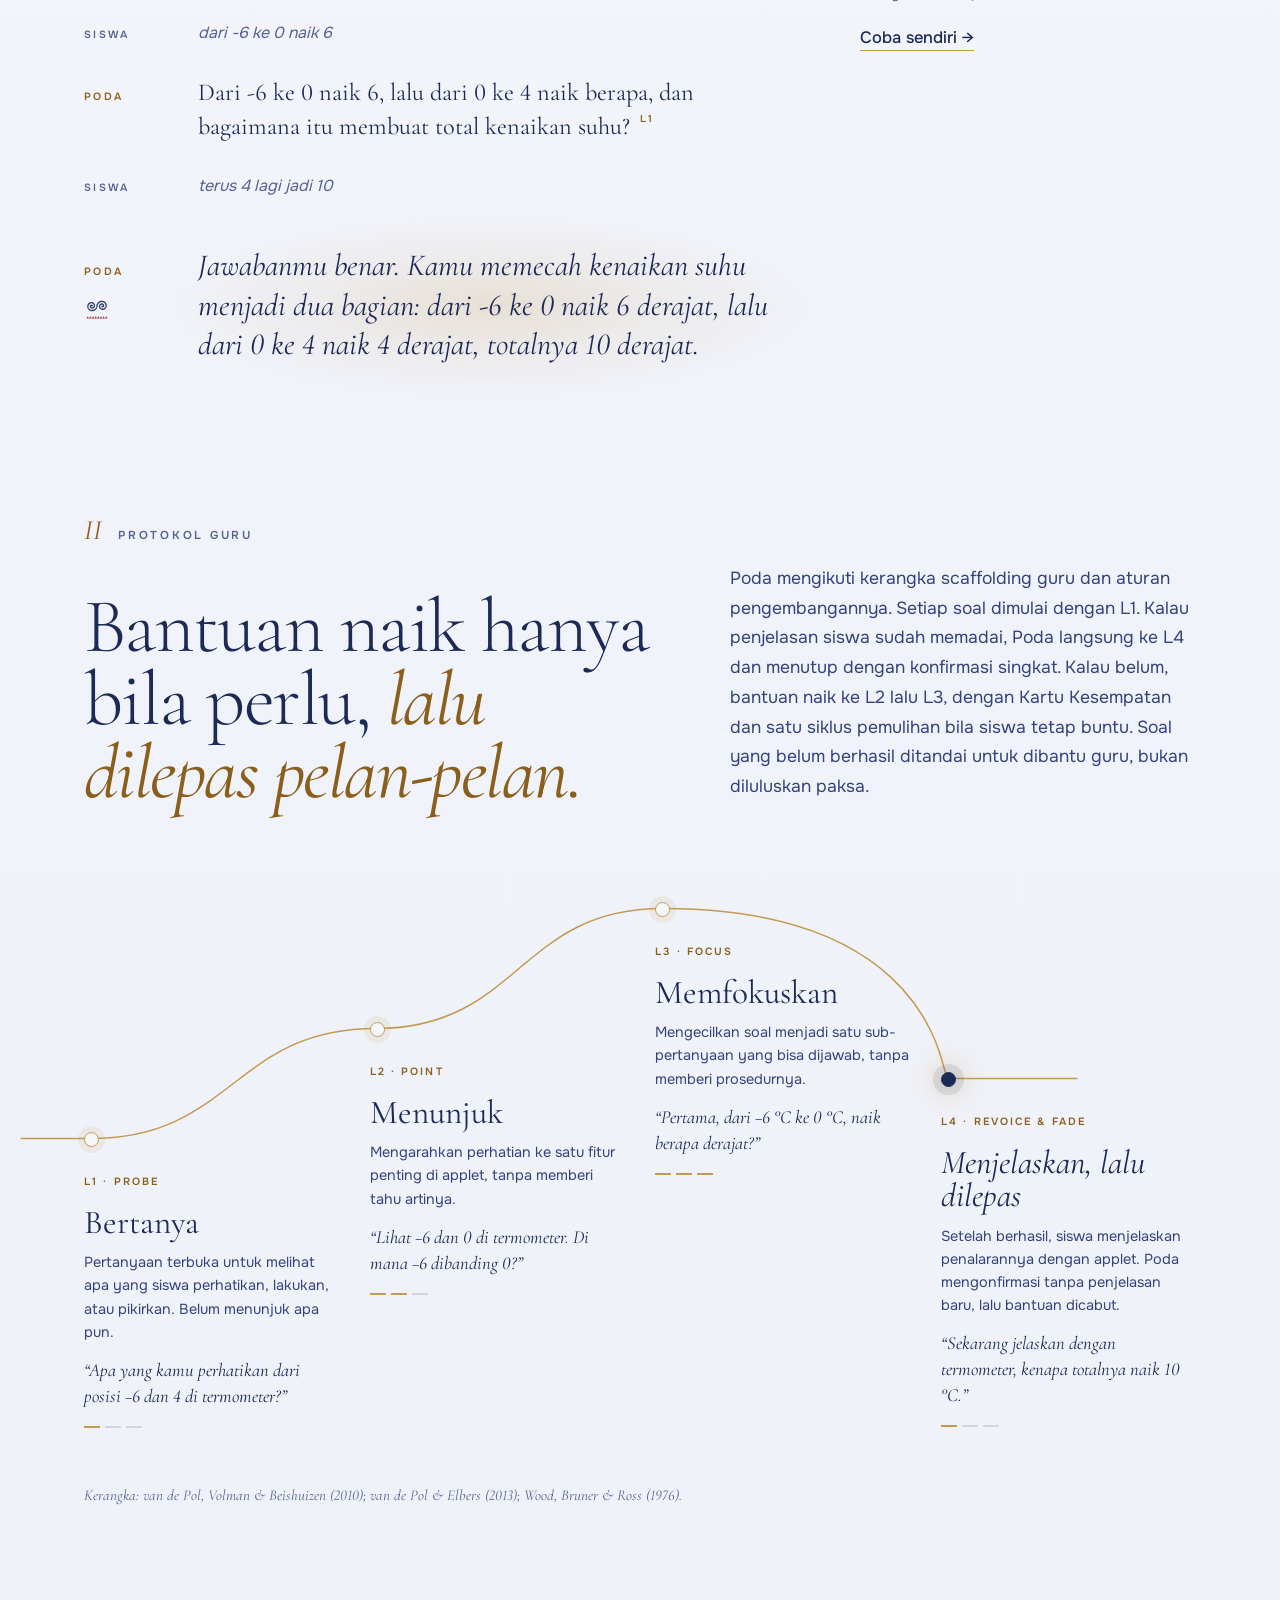
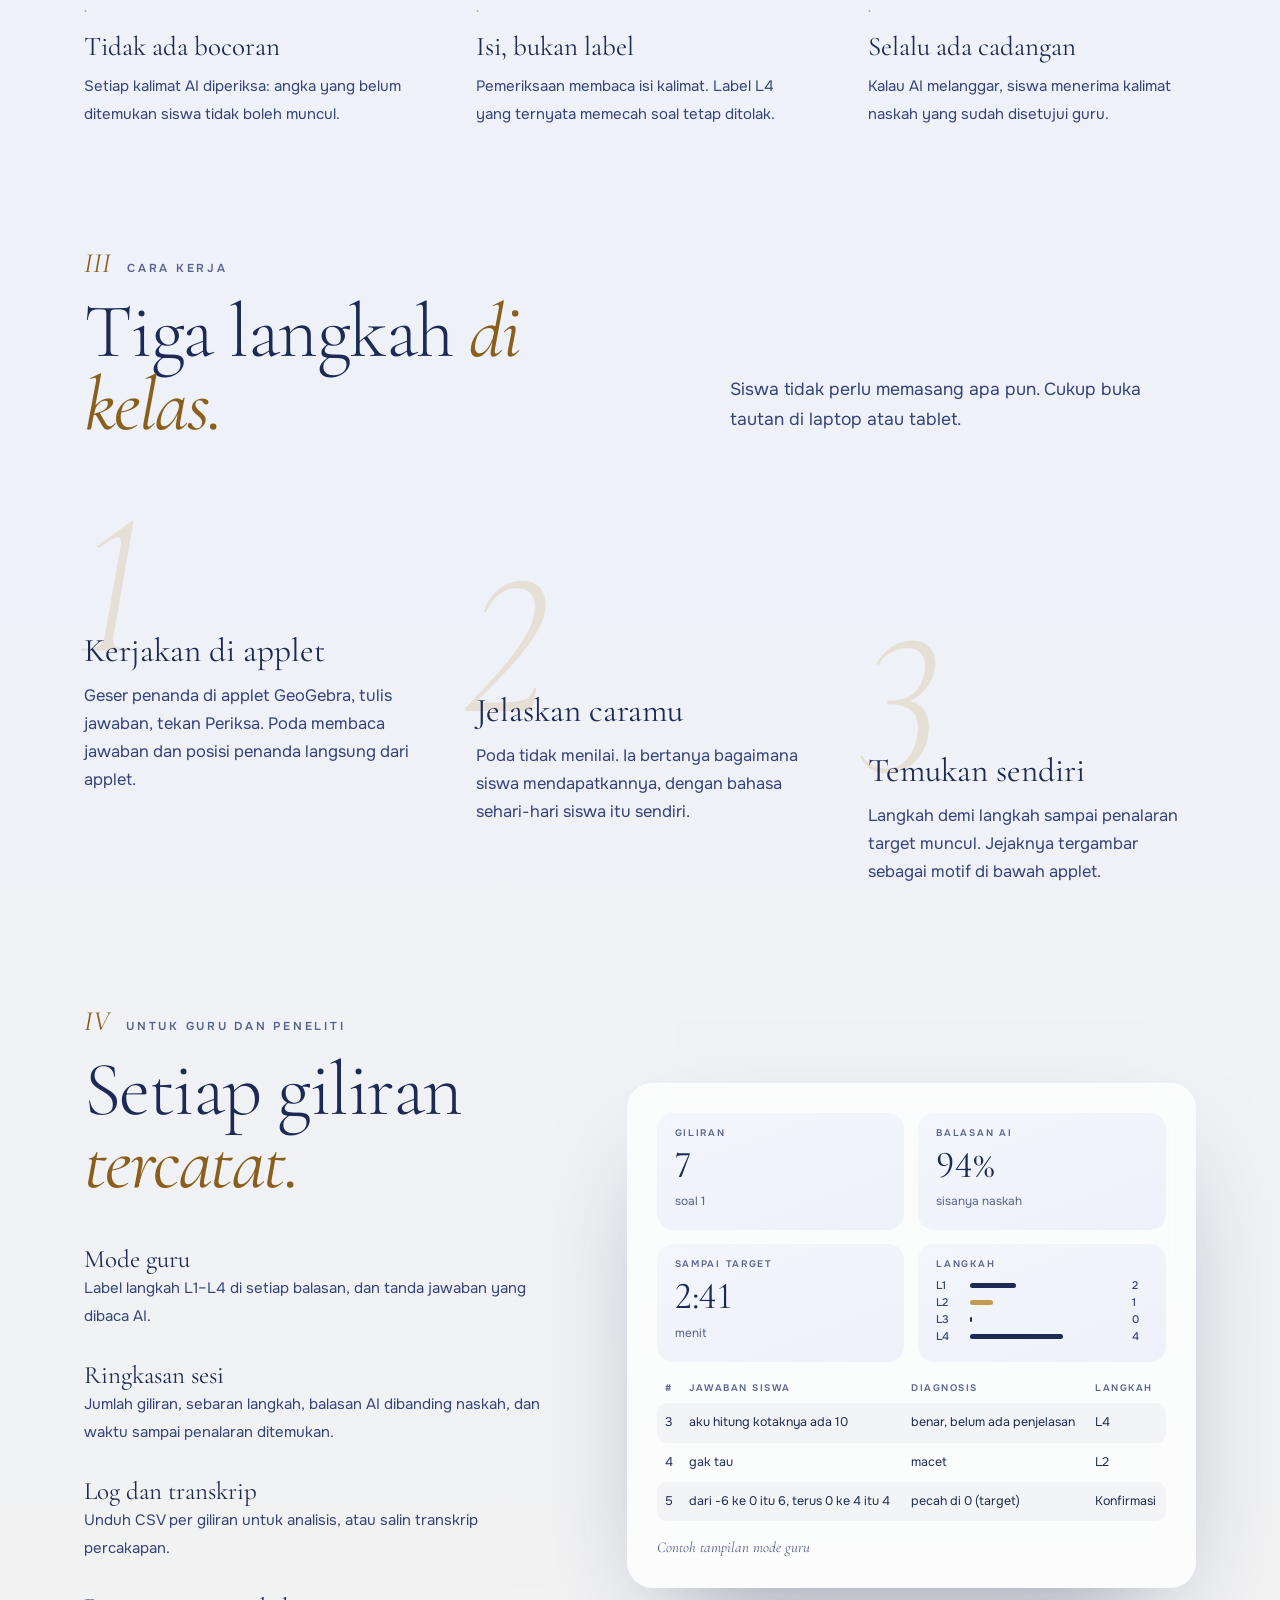
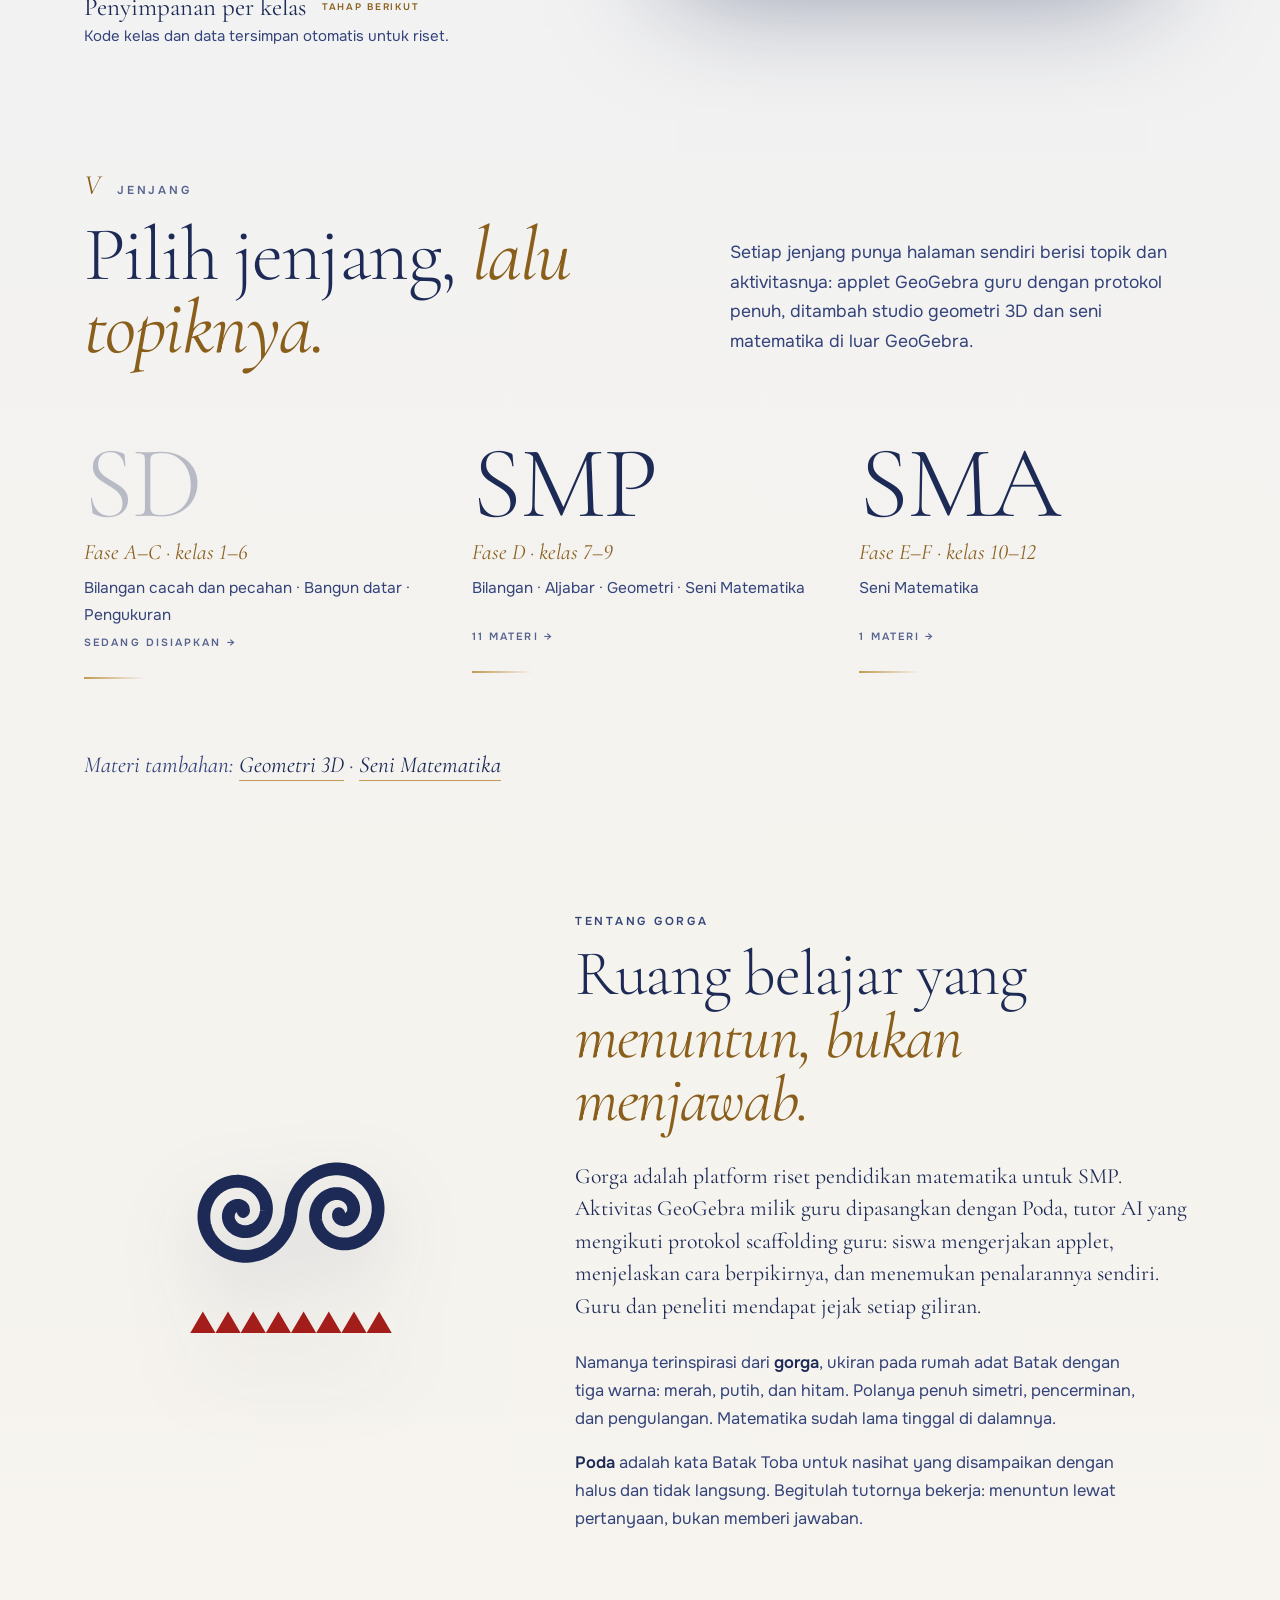
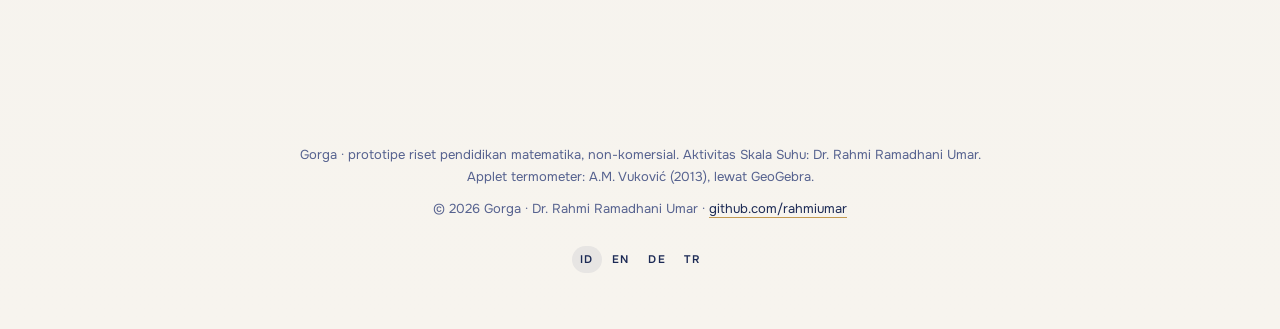
==== commit 0df0e3cb: "Perbarui situs Gorga: tangga bantuan sesuai aturan final, karakter Poda, Kartu Kesempatan" ====
--- a/index.html
+++ b/index.html
@@ -75,8 +75,8 @@
     <section class="chapter" id="protokol">
       <header class="ch-head" data-rv>
         <p class="kicker"><span class="no">II</span>Protokol guru</p>
-        <h2>Tangga bantuan selalu berurutan, <em>lalu dilepas pelan-pelan.</em></h2>
-        <p class="intro">Poda mengikuti kerangka scaffolding guru. Setiap soal menaiki tangga L1 → L2 → L3 → L4 secara berurutan, satu langkah untuk setiap jawaban siswa, walaupun jawabannya sudah benar. Dari applet ke applet, tangga dimulai makin tinggi (L1–L4, lalu L2–L4, lalu L3–L4), supaya siswa pelan-pelan lepas dari scaffolding. Jawaban tetap harus datang dari siswa.</p>
+        <h2>Bantuan naik hanya bila perlu, <em>lalu dilepas pelan-pelan.</em></h2>
+        <p class="intro">Poda mengikuti kerangka scaffolding guru dan aturan pengembangannya. Setiap soal dimulai dengan L1. Kalau penjelasan siswa sudah memadai, Poda langsung ke L4 dan menutup dengan konfirmasi singkat. Kalau belum, bantuan naik ke L2 lalu L3, dengan Kartu Kesempatan dan satu siklus pemulihan bila siswa tetap buntu. Soal yang belum berhasil ditandai untuk dibantu guru, bukan diluluskan paksa.</p>
       </header>
       <div class="ascent" data-rv="seq">
         <svg class="path" aria-hidden="true"><path pathLength="1"/></svg>
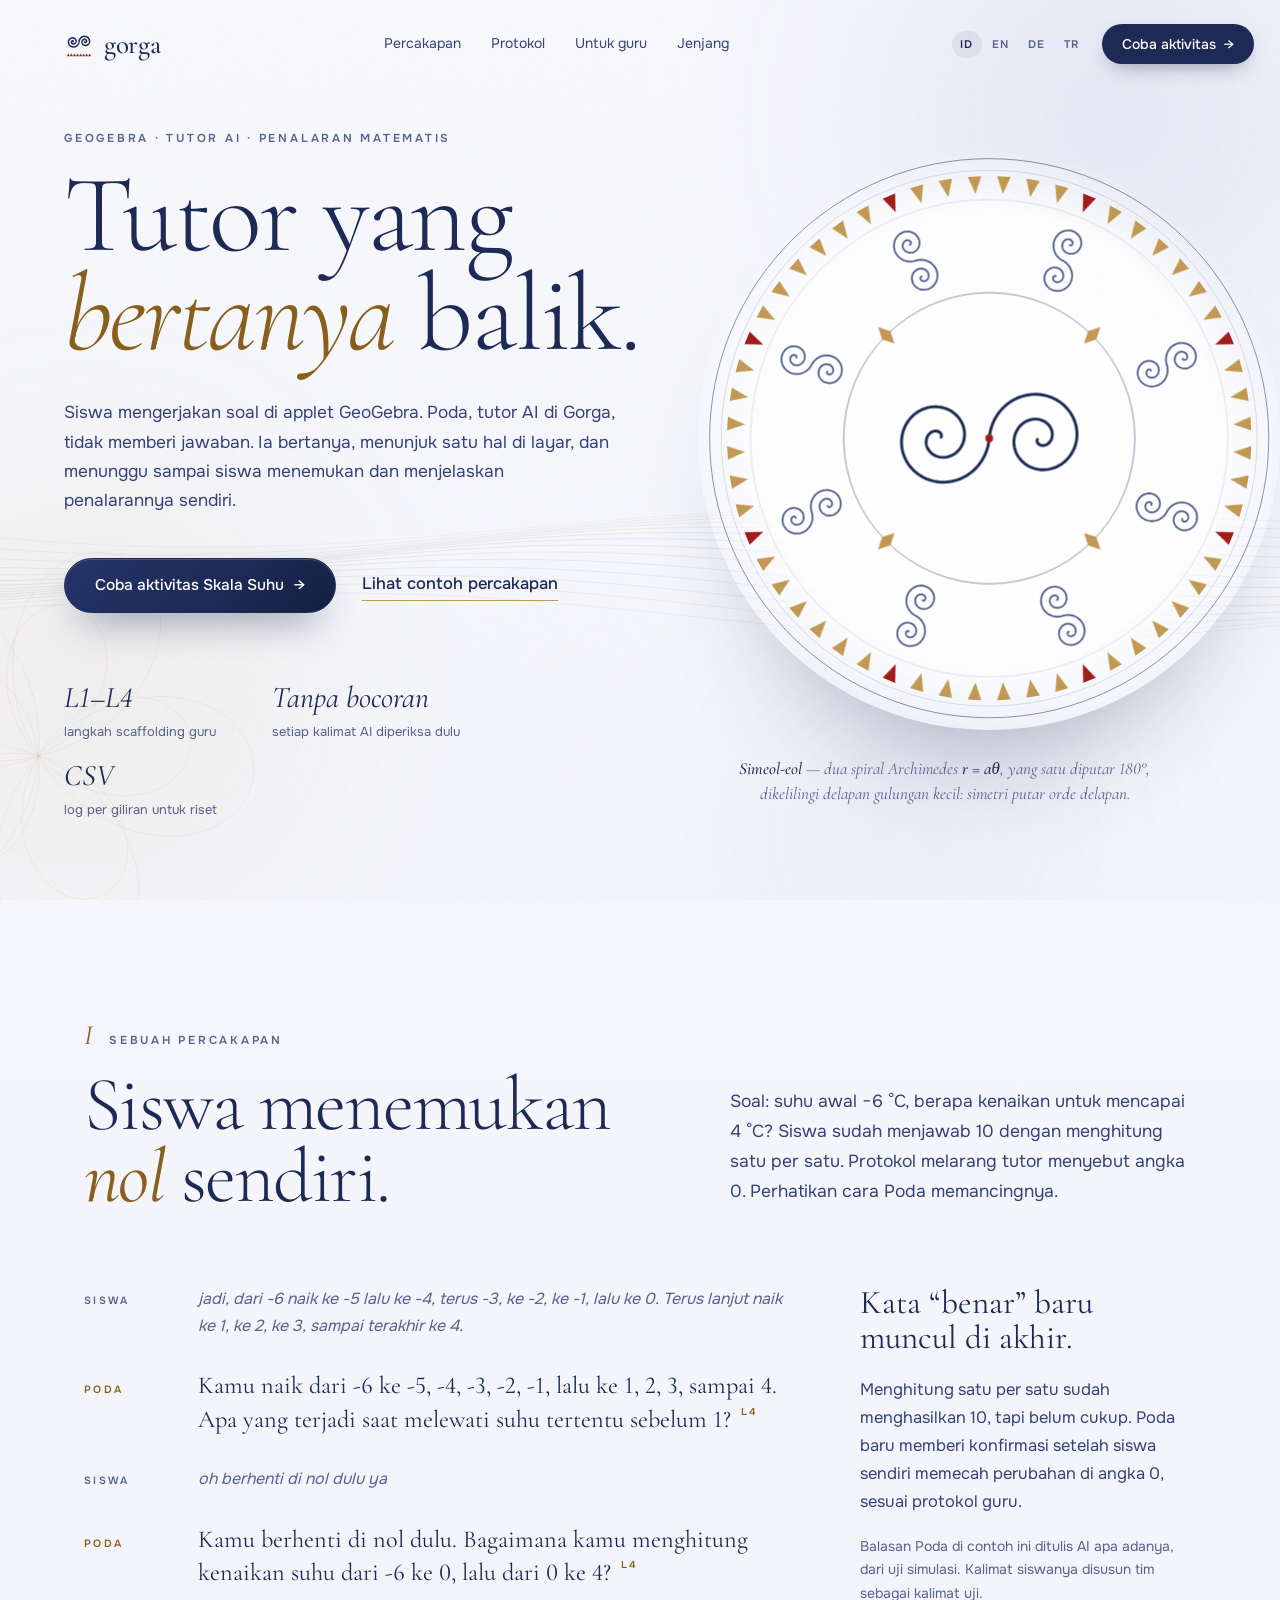
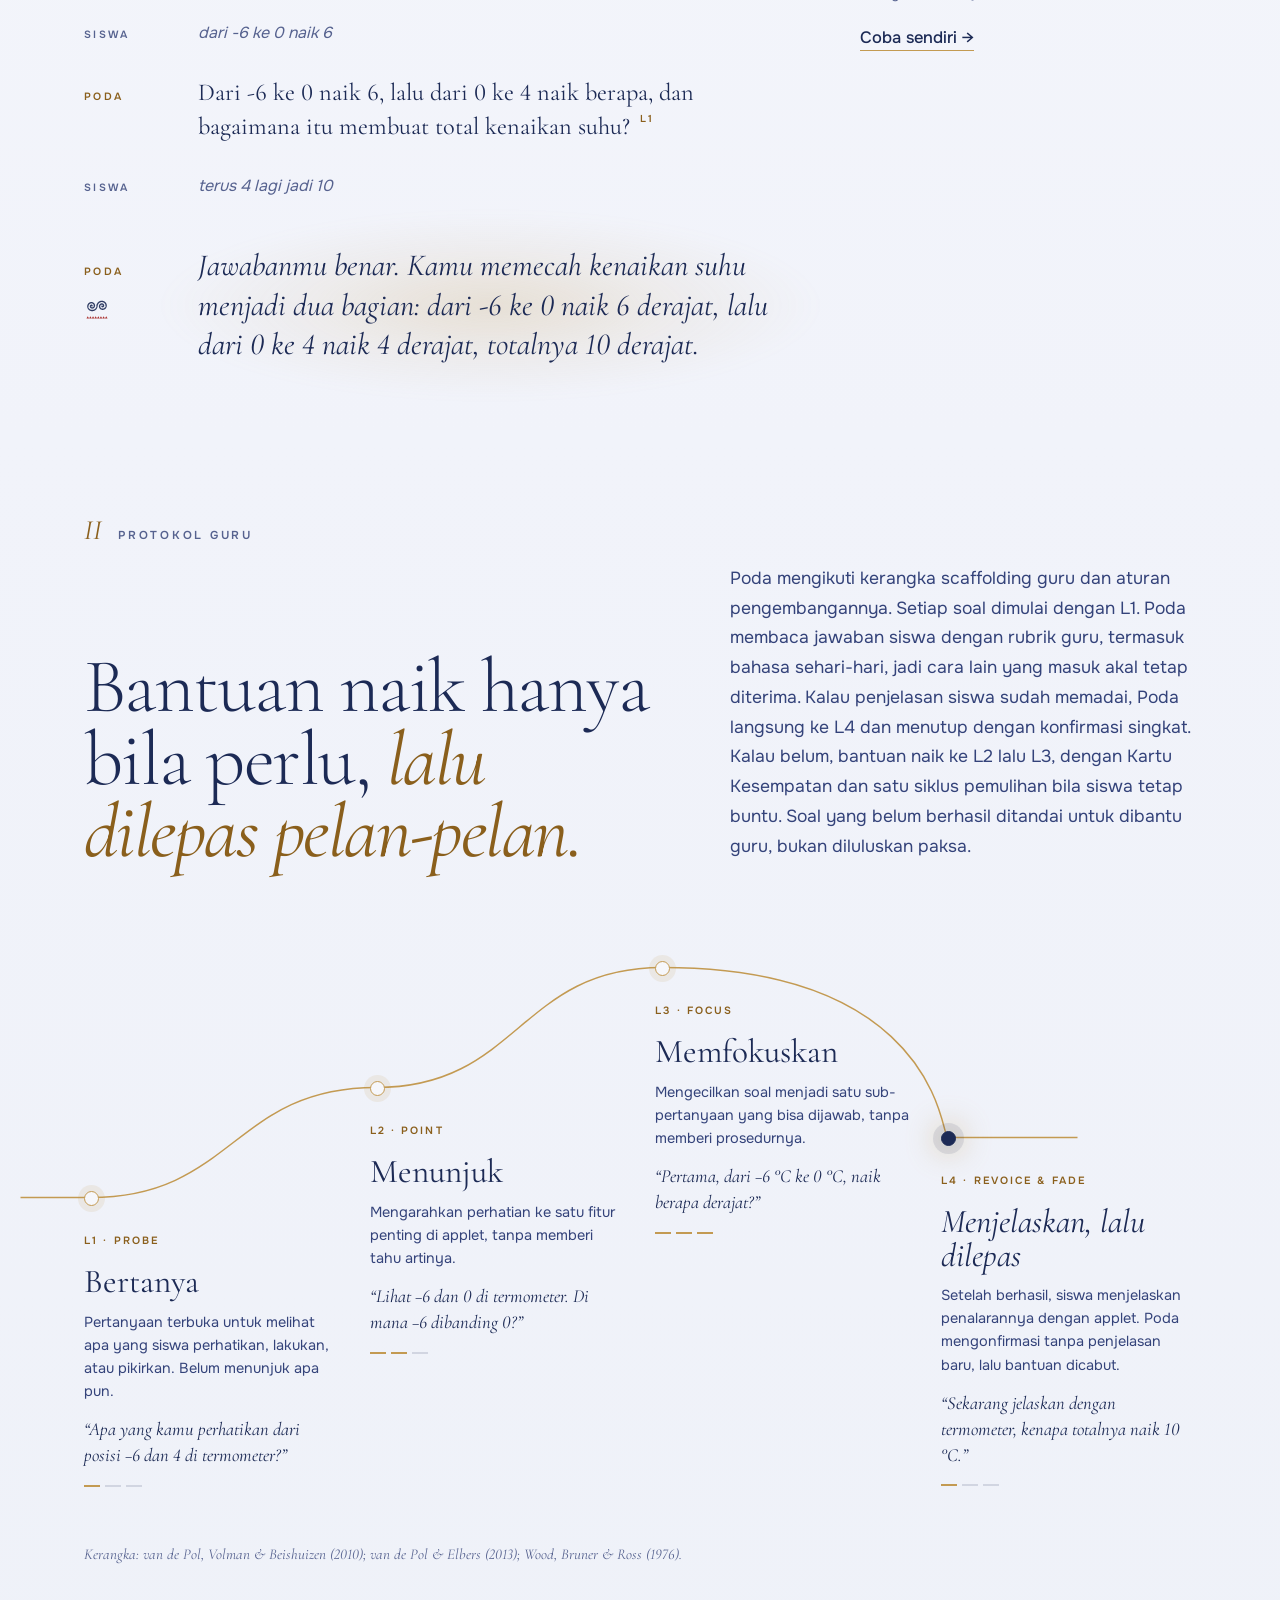
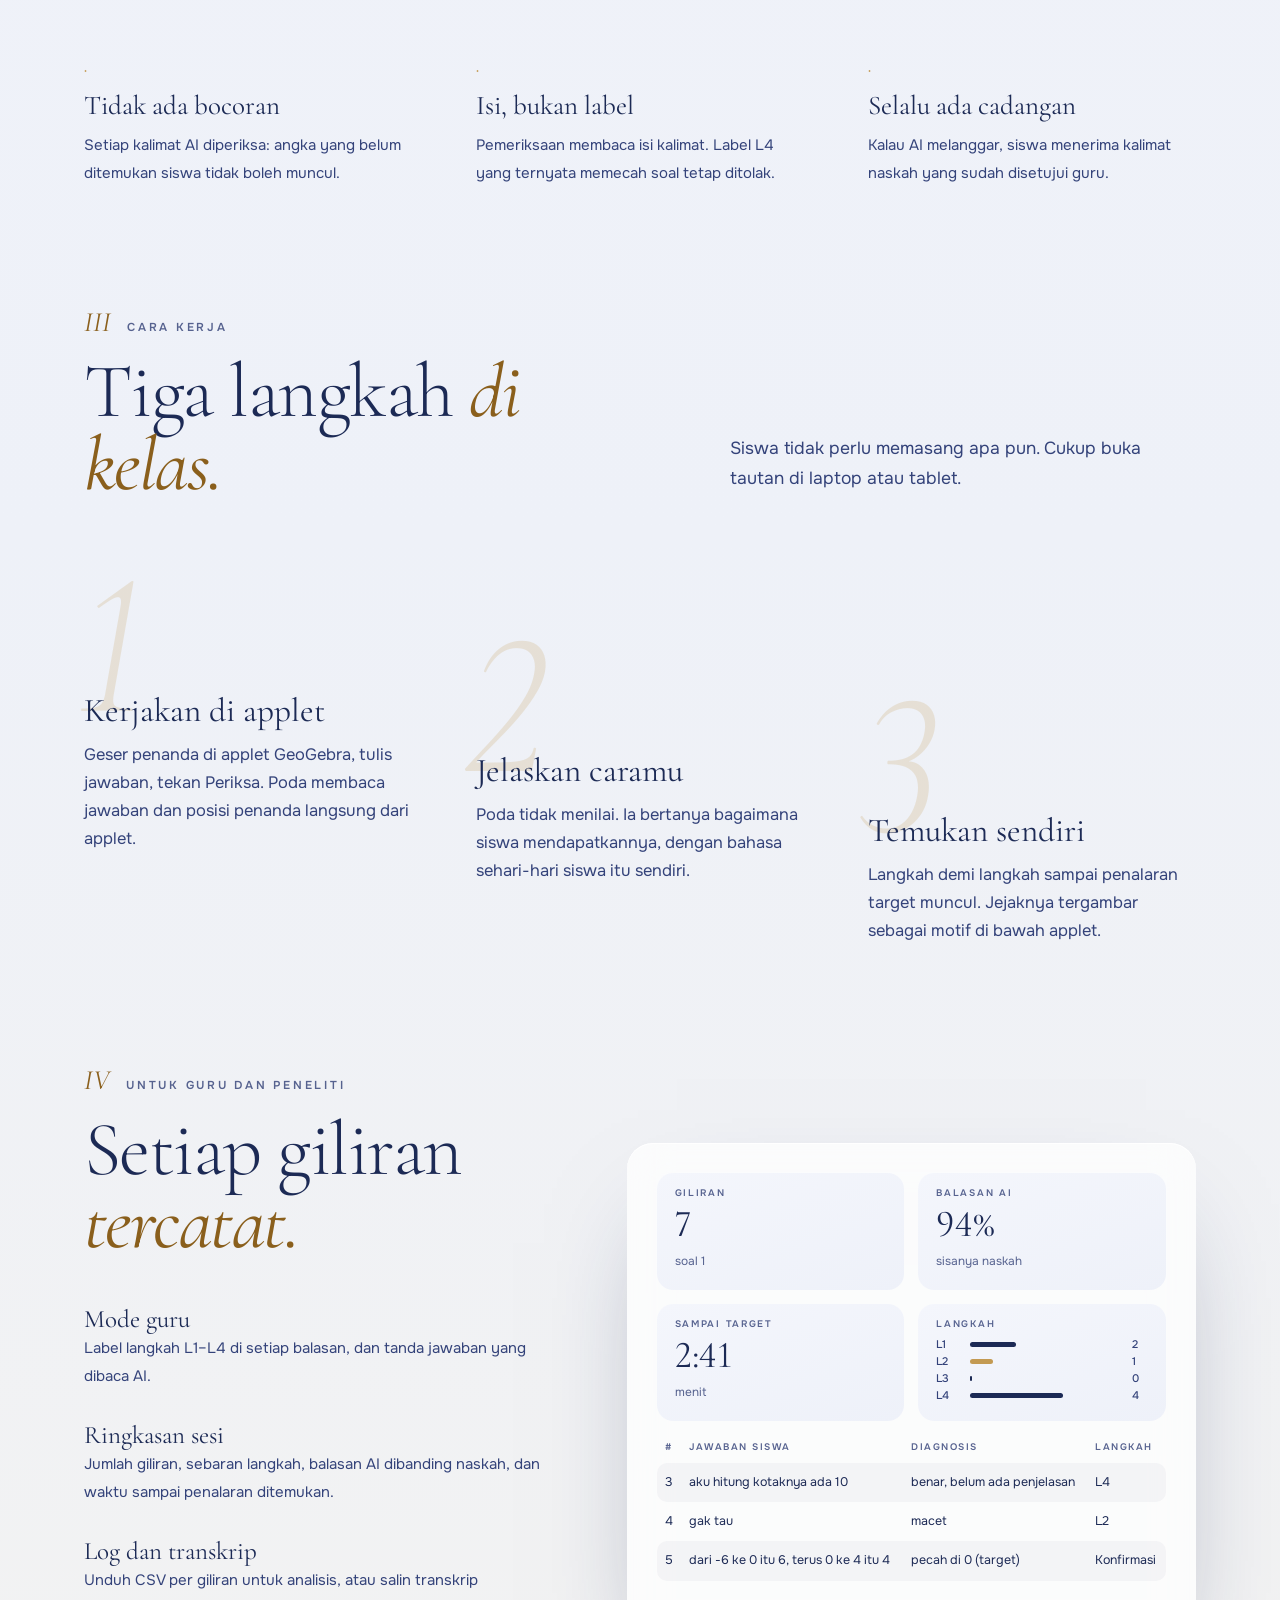
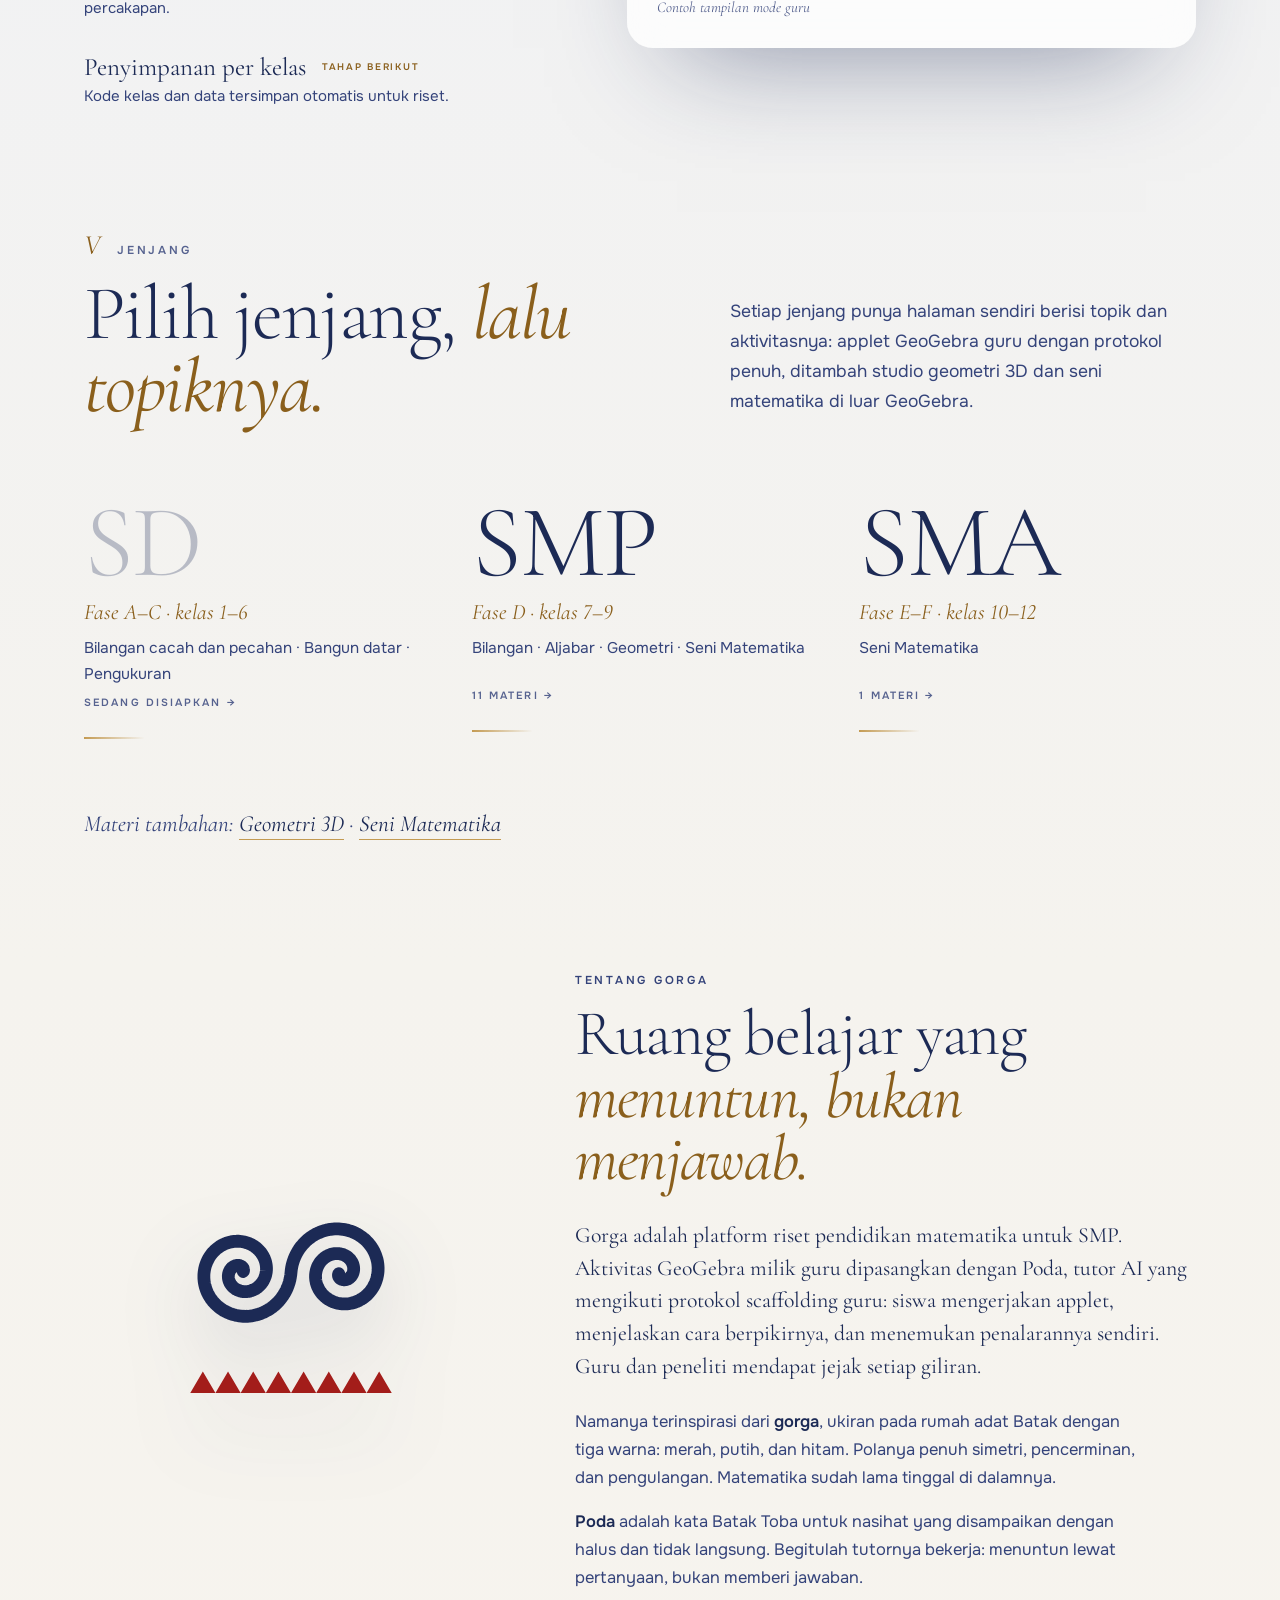
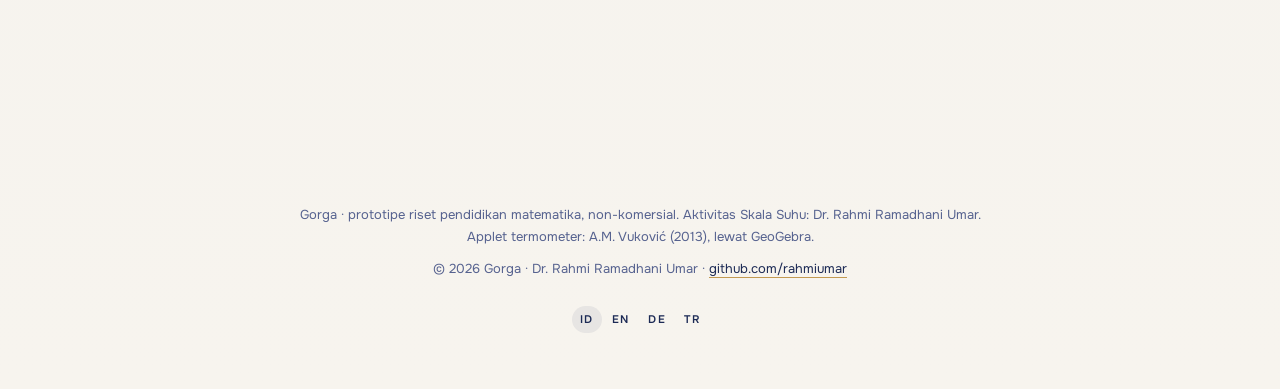
==== commit 927f58fd: "Flexible Poda: answers read against the teacher's rubric, any sound strategy closes at L4, casual re" ====
--- a/index.html
+++ b/index.html
@@ -76,7 +76,7 @@
       <header class="ch-head" data-rv>
         <p class="kicker"><span class="no">II</span>Protokol guru</p>
         <h2>Bantuan naik hanya bila perlu, <em>lalu dilepas pelan-pelan.</em></h2>
-        <p class="intro">Poda mengikuti kerangka scaffolding guru dan aturan pengembangannya. Setiap soal dimulai dengan L1. Kalau penjelasan siswa sudah memadai, Poda langsung ke L4 dan menutup dengan konfirmasi singkat. Kalau belum, bantuan naik ke L2 lalu L3, dengan Kartu Kesempatan dan satu siklus pemulihan bila siswa tetap buntu. Soal yang belum berhasil ditandai untuk dibantu guru, bukan diluluskan paksa.</p>
+        <p class="intro">Poda mengikuti kerangka scaffolding guru dan aturan pengembangannya. Setiap soal dimulai dengan L1. Poda membaca jawaban siswa dengan rubrik guru, termasuk bahasa sehari-hari, jadi cara lain yang masuk akal tetap diterima. Kalau penjelasan siswa sudah memadai, Poda langsung ke L4 dan menutup dengan konfirmasi singkat. Kalau belum, bantuan naik ke L2 lalu L3, dengan Kartu Kesempatan dan satu siklus pemulihan bila siswa tetap buntu. Soal yang belum berhasil ditandai untuk dibantu guru, bukan diluluskan paksa.</p>
       </header>
       <div class="ascent" data-rv="seq">
         <svg class="path" aria-hidden="true"><path pathLength="1"/></svg>
--- a/assets/gorga.css
+++ b/assets/gorga.css
@@ -262,6 +262,9 @@
 th { text-align: left; color: var(--ink-3); font-weight: 400; padding: 7px 8px; border-bottom: 1px solid var(--garis); white-space: nowrap; }
 td { padding: 7px 8px; border-bottom: 1px solid var(--kertas-2); vertical-align: top; }
 td:nth-child(6) { min-width: 220px; }
+/* The teacher's correction of Poda's assessment (analysis only). */
+td select.fix { font: inherit; font-size: 12px; color: var(--ink-2); background: transparent; border: 1px solid var(--garis); border-radius: 6px; padding: 3px 6px; max-width: 150px; }
+td select.fix:focus-visible { outline: 2px solid var(--ink-2); outline-offset: 1px; }
 
 .foot { max-width: 1320px; margin: 0 auto; padding: 0 clamp(16px, 4vw, 40px) 36px; color: var(--ink-3); font-size: 12.5px; }
 .foot .ipon { margin-bottom: 14px; width: 120px; }
